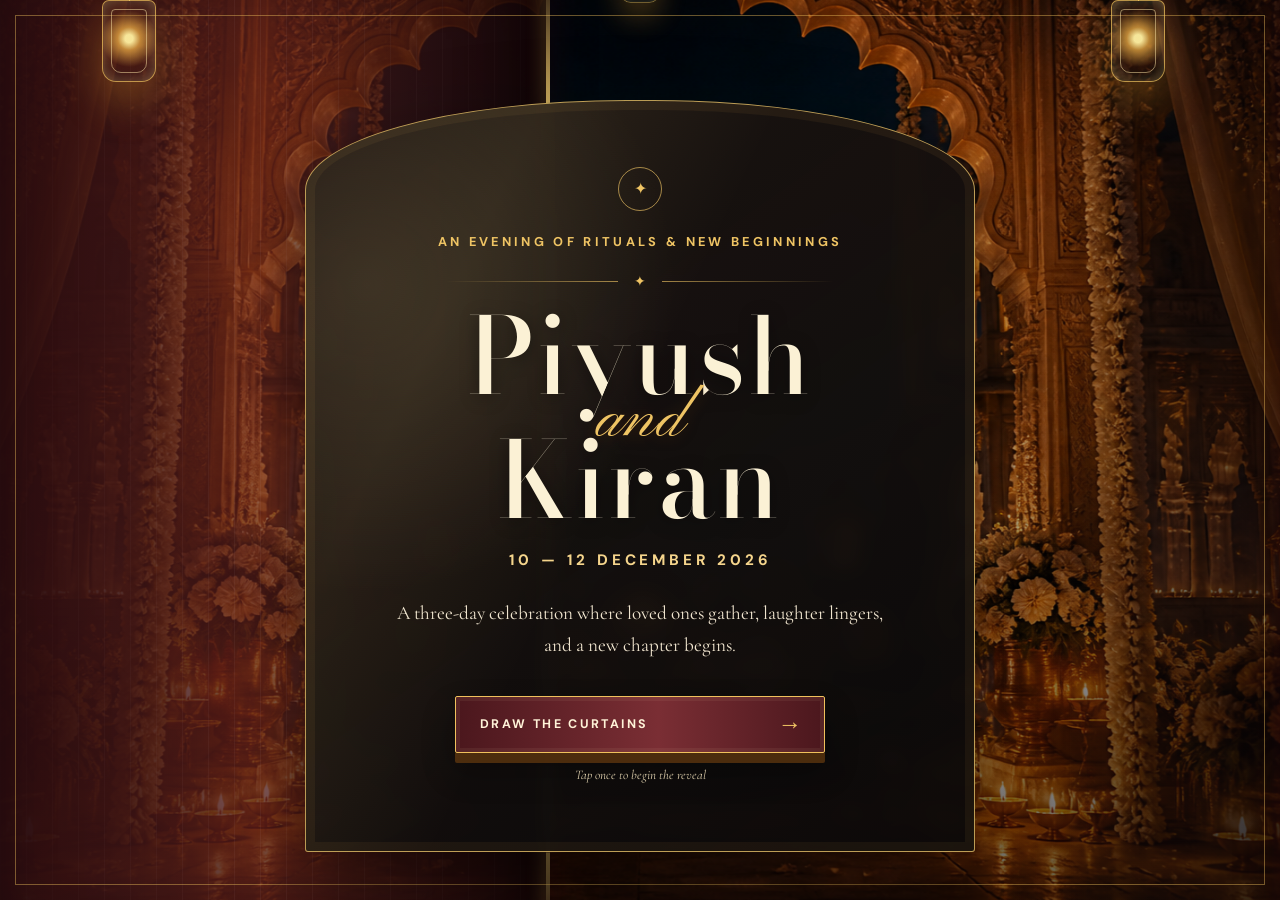
==== index.html @ 278af880 "Add files via upload" ====
<!doctype html>
<html lang="en">
  <head>
    <meta charset="utf-8">
    <meta name="viewport" content="width=device-width, initial-scale=1, viewport-fit=cover">
    <meta name="theme-color" content="#100b0b">
    <meta name="description" content="The wedding celebrations of Piyush and Kiran — 10 to 12 December 2026.">
    <title>Piyush &amp; Kiran — The Grand Reveal</title>
    <link rel="preconnect" href="https://fonts.googleapis.com">
    <link rel="preconnect" href="https://fonts.gstatic.com" crossorigin>
    <link href="https://fonts.googleapis.com/css2?family=Bodoni+Moda:opsz,ital,wght@6..96,0,400;6..96,0,500;6..96,0,600;6..96,1,400;6..96,1,500&family=Cormorant+Garamond:ital,wght@0,400;0,500;0,600;1,400;1,500;1,600&family=DM+Sans:opsz,wght@9..40,400;9..40,500;9..40,600;9..40,700&family=Marcellus&family=Pinyon+Script&display=swap" rel="stylesheet">
    <link rel="stylesheet" href="assets/rebuild.css?v=grand-reveal-3">
  </head>
  <body>
    <audio id="weddingMusic" preload="metadata" loop>
      <source src="music/wedding.mp3" type="audio/mpeg">
    </audio>
    <canvas id="snow" aria-hidden="true"></canvas>
    <canvas id="fireworks" aria-hidden="true"></canvas>

    <button id="soundButton" class="sound-button hidden" type="button" aria-label="Play music">
      <span aria-hidden="true">♫</span><i>Music</i>
    </button>

    <section id="openingScreen" class="screen reveal-page opening-screen" aria-label="Wedding invitation introduction">
      <main class="reveal-stage">
        <div class="ambient-lanterns" aria-hidden="true"><span class="lantern"></span><span class="lantern"></span><span class="lantern"></span></div>
        <div class="reveal-silks" aria-hidden="true">
          <span class="reveal-silk left"></span>
          <span class="reveal-silk right"></span>
        </div>
        <article id="openingMessage" class="reveal-invitation opening-card">
          <p class="eyebrow">An evening of rituals &amp; new beginnings</p>
          <div class="reveal-rule" aria-hidden="true"><span>✦</span></div>
          <div class="display-names" aria-label="Piyush and Kiran">
            <strong>Piyush</strong>
            <span class="amp">and</span>
            <strong>Kiran</strong>
          </div>
          <p class="event-date">10 — 12 December 2026</p>
          <p class="reveal-copy">A three-day celebration where loved ones gather, laughter lingers, and a new chapter begins.</p>
          <div class="reveal-actions">
            <button id="continueJourney" class="action-button" type="button"><span>Draw the curtains</span><b aria-hidden="true">→</b></button>
            <span class="reveal-hint">Tap once to begin the reveal</span>
          </div>
        </article>
      </main>
    </section>

    <section id="authScreen" class="screen reveal-page auth-screen hidden" aria-label="Open your invitation">
      <div class="ambient-lanterns" aria-hidden="true"><span class="lantern"></span><span class="lantern"></span><span class="lantern"></span></div>
      <div class="screen-shell">
        <div class="screen-intro">
          <p class="eyebrow">The wedding celebrations of</p>
          <p class="top-names">Piyush <span>&amp;</span> Kiran</p>
        </div>
        <article class="reveal-invitation login-card">
          <p class="eyebrow">A reserved place at our celebration</p>
          <div class="reveal-rule" aria-hidden="true"><span>✦</span></div>
          <h1>Open your<br><em>invitation</em></h1>
          <p class="login-copy">Your personal invitation awaits behind a six-digit code.</p>
          <form id="pinForm" class="pin-form" novalidate>
            <label for="pin">Invitation code</label>
            <input id="pin" name="pin" type="text" inputmode="numeric" pattern="[0-9]{6}" autocomplete="one-time-code" maxlength="6" placeholder="Enter six digits" aria-describedby="authError">
            <button class="action-button" type="submit"><span>Open my invitation</span><b aria-hidden="true">→</b></button>
            <p id="authError" class="form-message" role="alert" aria-live="polite"></p>
          </form>
          <div class="mini-countdown" aria-label="Countdown to wedding celebrations">
            <p>Counting down to forever</p>
            <div id="landingCountdown">
              <span><b>00</b><small>Days</small></span>
              <span><b>00</b><small>Hours</small></span>
              <span><b>00</b><small>Minutes</small></span>
              <span><b>00</b><small>Seconds</small></span>
            </div>
          </div>
        </article>
      </div>
    </section>

    <main id="invitation" class="invitation reveal-page hidden" aria-live="polite">
      <div class="ambient-lanterns invitation-lanterns" aria-hidden="true"><span class="lantern"></span><span class="lantern"></span><span class="lantern"></span></div>
      <section class="guest-hero cinema-section">
        <div class="screen-shell">
          <article class="reveal-invitation personal-card">
            <p class="eyebrow">With the blessings of our families</p>
            <div class="reveal-rule" aria-hidden="true"><span>✦</span></div>
            <p id="personalGreeting" class="personal-greeting">Dear Guest</p>
            <p class="guest-invite-copy">We are honoured to invite you to join the wedding celebrations of</p>
            <div class="display-names smaller" aria-label="Piyush and Kiran">
              <strong>Piyush</strong>
              <span class="amp">and</span>
              <strong>Kiran</strong>
            </div>
            <p class="event-date">10 — 12 December 2026</p>
            <p class="reveal-copy">Your invitation has been prepared with love. We cannot wait to celebrate with you.</p>
            <a class="action-button scroll-link" href="#celebrations"><span>Explore your celebrations</span><b aria-hidden="true">↓</b></a>
          </article>
        </div>
      </section>

      <section class="countdown-band cinema-section" aria-labelledby="countdown-title">
        <div class="section-heading compact">
          <p class="eyebrow">The celebration begins in</p>
          <h2 id="countdown-title">Every moment<br><em>draws closer</em></h2>
        </div>
        <div id="countdown" class="grand-countdown" aria-label="Countdown to 12 December 2026 at 6 PM">
          <span><b>00</b><small>Days</small></span>
          <span><b>00</b><small>Hours</small></span>
          <span><b>00</b><small>Minutes</small></span>
          <span><b>00</b><small>Seconds</small></span>
        </div>
      </section>

      <section id="celebrations" class="celebrations cinema-section" aria-labelledby="celebrations-title">
        <header class="section-heading">
          <p class="eyebrow">Your invitation itinerary</p>
          <h2 id="celebrations-title">Your <em>celebrations</em></h2>
          <p>Every gathering chosen for you is detailed below. We look forward to sharing each beautiful moment.</p>
        </header>
        <div id="eventList" class="event-list"></div>
      </section>

      <section class="story-section cinema-section" aria-labelledby="story-title">
        <div class="story-layout">
          <header class="section-heading story-heading">
            <p class="eyebrow">A story, written together</p>
            <h2 id="story-title">From friendship<br>to <em>forever</em></h2>
            <p>One shared path, many milestones, and a promise to keep choosing each other.</p>
          </header>
          <ol class="story-timeline">
            <li><time>2015</time><div><h3>It began in MSc</h3><p>We met during our MSc and soon became friends.</p></div></li>
            <li><time>2017</time><div><h3>She said yes</h3><p>On the last exam of our fourth semester, friendship became something more.</p></div></li>
            <li><time>2019</time><div><h3>A shared pursuit</h3><p>We enrolled in our PhDs together and kept growing side by side.</p></div></li>
            <li><time>2024</time><div><h3>Vietnam &amp; the Roka</h3><p>A proposal in Vietnam, followed by our Roka in November.</p></div></li>
            <li><time>2025</time><div><h3>Two doctorates</h3><p>We earned our doctorates together — another dream, fulfilled as a team.</p></div></li>
          </ol>
        </div>
      </section>

      <section class="rsvp-section cinema-section" aria-labelledby="rsvp-title">
        <div class="rsvp-intro">
          <p class="eyebrow">Kindly respond</p>
          <h2 id="rsvp-title">Will you join<br><em>our celebration?</em></h2>
          <p>Your response helps us prepare a beautiful celebration for you.</p>
        </div>
        <article class="reveal-invitation rsvp-card">
          <form id="rsvpForm">
            <div class="form-field wide">
              <label for="attending">Will you be joining us?</label>
              <select id="attending" name="attending" required>
                <option value="">Select your response</option>
                <option value="yes">With joy, I will attend</option>
                <option value="no">With regret, I will not be able to attend</option>
              </select>
            </div>
            <div class="form-field wide">
              <label for="rsvpName">Name</label>
              <input id="rsvpName" name="name" type="text" autocomplete="name" required>
            </div>
            <div id="attendanceDetails" class="attendance-details">
              <div class="form-field">
                <label for="arrivalDate">Date of arrival</label>
                <input id="arrivalDate" name="arrivalDate" type="date">
              </div>
              <div class="form-field">
                <label for="guests">Number of people</label>
                <input id="guests" name="guests" type="number" min="1" max="20" inputmode="numeric">
              </div>
              <fieldset class="meal-field">
                <legend>Meal preference</legend>
                <div class="meal-options">
                  <label class="meal-option veg"><input type="radio" name="mealPreference" value="Veg"><span><i aria-hidden="true"></i>Veg</span></label>
                  <label class="meal-option nonveg"><input type="radio" name="mealPreference" value="Non-veg"><span><i aria-hidden="true"></i>Non-veg</span></label>
                </div>
              </fieldset>
            </div>
            <div class="form-field wide">
              <label for="message">Message for the couple</label>
              <textarea id="message" name="message" rows="4" placeholder="Share your wishes…"></textarea>
            </div>
            <button class="action-button submit-rsvp" type="submit"><span>Send RSVP</span><b aria-hidden="true">→</b></button>
          </form>
          <div class="rsvp-actions">
            <button id="editRsvp" class="text-button hidden" type="button">Edit my RSVP</button>
            <button id="clearRsvp" class="text-button hidden" type="button">Clear my RSVP</button>
          </div>
          <p id="rsvpStatus" class="form-message status-message" aria-live="polite"></p>
        </article>
      </section>

      <footer class="site-footer cinema-section">
        <p class="footer-names">Piyush <span>&amp;</span> Kiran</p>
        <p>With love and gratitude, we look forward to celebrating with you.</p>
      </footer>
    </main>

    <script src="assets/app.js?v=grand-reveal-3" defer></script>
  </body>
</html>
---- assets/rebuild.css ----
:root {
  --ink: #130d0d;
  --wine: #5c2428;
  --wine-deep: #2b1014;
  --silk: #8f3134;
  --gold: #efc464;
  --gold-soft: #f5d58c;
  --paper: #fbf1d5;
  --cream: #fff7e9;
  --muted: #d8c69f;
  --line: rgba(239, 196, 100, .64);
  --sans: "DM Sans", sans-serif;
  --display: "Bodoni Moda", Georgia, serif;
  --editorial: "Cormorant Garamond", Georgia, serif;
  --script: "Pinyon Script", "Apple Chancery", cursive;
}

* { box-sizing: border-box; }
html { scroll-behavior: smooth; -webkit-text-size-adjust: 100%; text-size-adjust: 100%; }
body { min-width: 320px; margin: 0; color: var(--paper); background: #0e0a09; font-family: var(--sans); overflow-x: hidden; }
button, input, select, textarea { font: inherit; }
button, select { cursor: pointer; }
button:disabled, input:disabled, select:disabled, textarea:disabled { cursor: default; opacity: .58; }
button, a { -webkit-tap-highlight-color: transparent; }
a { color: inherit; }
.hidden { display: none !important; }

#snow, #fireworks { pointer-events: none; position: fixed; inset: 0; z-index: 20; }
#snow { z-index: 22; }
#fireworks { z-index: 21; }

.reveal-page { isolation: isolate; position: relative; min-height: 100svh; overflow: hidden; background: #0e0a09; }
.reveal-page::before {
  position: absolute; z-index: -3; inset: 0; content: "";
  background:
    linear-gradient(90deg, rgba(17, 8, 7, .45), transparent 24% 76%, rgba(17, 8, 7, .45)),
    radial-gradient(ellipse at 50% 27%, transparent 8%, rgba(11, 7, 8, .18) 44%, rgba(7, 5, 6, .75) 100%),
    url("royal-palace-wedding.png") center / cover;
  animation: camera-push 16s ease-in-out infinite alternate; transform: scale(1.02);
}
.reveal-page::after { position: absolute; z-index: -1; inset: 15px; border: 1px solid rgba(235, 190, 91, .44); content: ""; pointer-events: none; }
.opening-screen::before { position: fixed; }
.invitation { overflow: visible; }
.invitation::before { position: fixed; }
.cinema-section { position: relative; }

.screen-shell { display: grid; place-items: center; min-height: 100svh; padding: 82px 22px 54px; }
.screen-intro { position: absolute; top: 42px; left: 50%; width: min(720px, calc(100% - 120px)); transform: translateX(-50%); text-align: center; text-shadow: 0 2px 13px #130707; }
.screen-intro .eyebrow { margin-bottom: 5px; }
.top-names { margin: 0; font: 500 clamp(1.05rem, 2vw, 1.45rem)/1 var(--editorial); letter-spacing: .035em; }
.top-names span { color: var(--gold); font-family: var(--display); }

.sound-button { position: fixed; z-index: 30; top: max(30px, env(safe-area-inset-top)); right: 34px; display: inline-flex; align-items: center; gap: 9px; min-height: 53px; padding: 12px 18px; border: 1px solid var(--line); background: rgba(21, 16, 15, .72); color: var(--paper); box-shadow: 0 12px 28px rgba(0, 0, 0, .23); backdrop-filter: blur(10px); transition: transform .25s ease, background .25s ease; }
.sound-button:hover { transform: translateY(-2px); background: rgba(91, 35, 38, .78); }
.sound-button span { color: var(--gold); font-size: 1.15rem; }
.sound-button i { font: 600 .91rem/1 var(--sans); font-style: normal; }

.reveal-stage { display: grid; place-items: center; min-height: 100svh; padding: 96px 20px 44px; }
.ambient-lanterns { position: absolute; z-index: 0; inset: 0; overflow: hidden; pointer-events: none; }
.reveal-stage > .reveal-invitation, .auth-screen .screen-shell { position: relative; z-index: 1; }
.invitation > :not(.ambient-lanterns) { position: relative; z-index: 1; }
.lantern { position: absolute; top: 0; width: 54px; height: 82px; border: 1px solid rgba(248, 203, 98, .72); border-radius: 7px 7px 14px 14px; background: radial-gradient(circle at 50% 47%, rgba(255, 239, 160, .96) 0 8%, rgba(236, 171, 69, .76) 23%, rgba(116, 51, 27, .2) 57%, transparent 74%); box-shadow: 0 20px 39px rgba(226, 153, 44, .34), inset 0 0 15px rgba(255, 233, 152, .32); transform-origin: 50% -65px; animation: lantern-sway 5.6s ease-in-out infinite alternate; }
.lantern::before { position: absolute; top: -70px; left: 50%; width: 1px; height: 70px; background: linear-gradient(transparent, rgba(248, 203, 98, .85)); content: ""; }
.lantern::after { position: absolute; inset: 8px; border: 1px solid rgba(255, 232, 168, .5); border-radius: 4px 4px 10px 10px; content: ""; }
.lantern:nth-child(1) { left: 8%; animation-delay: -1.1s; }
.lantern:nth-child(2) { left: calc(50% - 27px); top: -38px; transform: scale(.72); animation-delay: -3.4s; opacity: .82; }
.lantern:nth-child(3) { right: 9%; animation-delay: -2.2s; }
.invitation-lanterns { position: fixed; z-index: 0; height: 100svh; }
.invitation-lanterns .lantern:nth-child(2) { display: none; }
.reveal-silks { position: absolute; z-index: -1; inset: 0; overflow: hidden; pointer-events: none; }
.reveal-silk { position: absolute; top: -5%; width: 43%; height: 110%; overflow: hidden; background: linear-gradient(90deg, rgba(44, 13, 16, .94), rgba(124, 43, 40, .5) 48%, rgba(22, 6, 8, .9)), repeating-linear-gradient(90deg, rgba(255, 255, 255, .08) 0 1px, transparent 1px 26px); box-shadow: inset -20px 0 70px rgba(0, 0, 0, .42), 0 0 40px rgba(46, 4, 8, .35); transition: transform 2.05s cubic-bezier(.16,.78,.12,1), opacity 1.65s ease; }
.reveal-silk::before { position: absolute; inset: 0; background: linear-gradient(105deg, transparent 8%, rgba(255, 222, 142, .03) 36%, rgba(255, 235, 185, .20) 48%, rgba(255, 222, 142, .03) 60%, transparent 84%); content: ""; transform: translateX(-120%); animation: silk-sheen 5.5s ease-in-out infinite; }
.reveal-silk::after { position: absolute; top: 0; width: 4px; height: 100%; background: linear-gradient(180deg, transparent, rgba(255, 215, 115, .82) 15% 85%, transparent); box-shadow: 0 0 17px rgba(255, 199, 88, .62); content: ""; }
.reveal-silk.left::after { right: 0; }
.reveal-silk.right::after { right: 0; }
.reveal-silk.left { left: 0; transform-origin: left; }
.reveal-silk.right { right: 0; transform: scaleX(-1); transform-origin: right; }
.opening-exit .reveal-silk.left { transform: translateX(-112%) rotate(-3deg); opacity: .42; }
.opening-exit .reveal-silk.right { transform: translateX(112%) scaleX(-1) rotate(-3deg); opacity: .42; }
.opening-exit .opening-card { opacity: 0; transform: scale(.97) translateY(-18px); transition: opacity .75s ease .62s, transform .75s ease .62s; }

.reveal-invitation { display: grid; position: relative; width: min(670px, 100%); padding: clamp(31px, 6vw, 66px) clamp(26px, 7vw, 72px); border: 1px solid rgba(245, 205, 110, .75); border-radius: 48% 48% 3px 3px / 12% 12% 3px 3px; background: linear-gradient(145deg, rgba(30, 22, 18, .94), rgba(7, 7, 8, .80)), rgba(20, 17, 16, .72); box-shadow: 0 30px 80px rgba(0, 0, 0, .50), inset 0 0 0 9px rgba(240, 191, 89, .06); overflow: hidden; text-align: center; backdrop-filter: blur(8px); }
.reveal-invitation::before { display: grid; position: relative; z-index: 1; width: 42px; height: 42px; margin: 0 auto 22px; border: 1px solid rgba(239, 196, 100, .65); border-radius: 50%; color: var(--gold); content: "✦"; font-size: 1rem; line-height: 1; place-items: center; animation: soft-pulse 3.2s ease-in-out infinite; }
.reveal-invitation::after { position: absolute; inset: -35%; z-index: 0; background: radial-gradient(circle at 50% 35%, rgba(255, 226, 152, .11), transparent 31%), linear-gradient(115deg, transparent 35%, rgba(248, 212, 128, .08) 50%, transparent 64%); content: ""; transform: translateX(-24%); animation: card-lustre 9s ease-in-out infinite; pointer-events: none; }
.reveal-invitation > * { position: relative; z-index: 1; }
.opening-card { opacity: 0; transform: translateY(20px) scale(.985); transition: opacity .85s ease, transform .85s ease; }
.opening-card.is-visible { opacity: 1; transform: translateY(0) scale(1); }
.opening-card.is-visible .eyebrow { animation: ceremonial-rise .65s .12s both ease-out; }
.opening-card.is-visible .reveal-rule { animation: ceremonial-rise .65s .24s both ease-out; }
.opening-card.is-visible .display-names { animation: ceremonial-rise .8s .35s both cubic-bezier(.19,.78,.17,1); }
.opening-card.is-visible .event-date { animation: ceremonial-rise .6s .56s both ease-out; }
.opening-card.is-visible .reveal-copy { animation: ceremonial-rise .65s .68s both ease-out; }
.opening-card.is-visible .reveal-actions { animation: ceremonial-rise .65s .8s both ease-out; }
.eyebrow { margin: 0; color: var(--gold); font: 700 clamp(.66rem, 1.45vw, .8rem)/1.45 var(--sans); letter-spacing: .26em; text-transform: uppercase; }
.reveal-rule { display: flex; align-items: center; gap: 16px; width: min(100%, 390px); margin: 21px auto 25px; color: var(--gold); }
.reveal-rule::before, .reveal-rule::after { flex: 1; height: 1px; background: linear-gradient(90deg, transparent, var(--line)); content: ""; }
.reveal-rule::after { background: linear-gradient(90deg, var(--line), transparent); }
.reveal-rule span { font-size: .86rem; }
.display-names { display: grid; gap: 0; justify-items: center; }
.display-names strong { max-width: 100%; overflow-wrap: anywhere; color: var(--paper); font: 500 clamp(3.2rem, 9.8vw, 6.6rem)/.78 var(--display); letter-spacing: .025em; text-shadow: 0 3px 18px rgba(0,0,0,.38); }
.display-names .amp { position: relative; z-index: 1; margin: .01em 0 -.08em; color: var(--gold); font: 400 clamp(2.4rem, 6vw, 4rem)/.72 var(--script); font-style: normal; text-shadow: 0 2px 14px rgba(120, 58, 15, .35); }
.display-names.smaller strong { font-size: clamp(3rem, 8vw, 5.5rem); }
.reveal-invitation .event-date { margin: 27px 0 0; color: var(--gold-soft); font: 700 clamp(.74rem, 1.7vw, .95rem)/1.5 var(--sans); letter-spacing: .25em; text-transform: uppercase; }
.reveal-copy { max-width: 505px; margin: 27px auto 0; color: #f0e5cf; font: 400 clamp(1rem, 2.05vw, 1.2rem)/1.65 var(--editorial); }
.reveal-actions { display: grid; gap: 13px; justify-items: center; margin-top: 34px; }
.action-button { display: inline-flex; align-items: center; justify-content: space-between; gap: 28px; width: min(100%, 370px); min-height: 57px; padding: 14px 20px 14px 24px; border: 1px solid #f0c15c; border-radius: 2px; background: linear-gradient(90deg, #4b171d, #7a2e34 55%, #4b171d); color: #fff3d8; box-shadow: inset 0 0 0 4px rgba(255, 234, 180, .06), 0 10px 0 rgba(116, 67, 17, .62), 0 17px 33px rgba(0, 0, 0, .28); font: 700 .78rem/1 var(--sans); letter-spacing: .19em; text-decoration: none; text-transform: uppercase; transition: transform .23s ease, box-shadow .23s ease, filter .23s ease; }
.action-button:hover { filter: brightness(1.12); transform: translateY(-3px); box-shadow: inset 0 0 0 4px rgba(255, 234, 180, .10), 0 13px 0 rgba(116, 67, 17, .62), 0 20px 38px rgba(0, 0, 0, .35); }
.action-button:active { transform: translateY(3px); box-shadow: inset 0 0 0 4px rgba(255, 234, 180, .1), 0 5px 0 rgba(116, 67, 17, .62); }
.action-button b { color: var(--gold); font: 400 1.5rem/1 var(--display); }
.reveal-hint { color: #dacba9; font: 400 .82rem/1.5 var(--editorial); font-style: italic; }

.auth-screen { min-height: 100svh; }
.auth-screen::before { filter: saturate(.78) brightness(.72); }
.login-card { width: min(610px, 100%); animation: card-arrival .9s both ease-out; }
.login-card h1 { margin: 0; color: var(--paper); font: 400 clamp(2.6rem, 7vw, 4.7rem)/.9 var(--display); letter-spacing: .02em; }
.login-card h1 em { display: inline-block; margin-top: .08em; font-family: var(--script); font-size: 1.16em; line-height: .75; }
.login-card h1 em, .section-heading h2 em, .rsvp-intro h2 em { color: var(--gold); font-family: var(--editorial); font-style: italic; font-weight: 400; }
.login-copy { max-width: 390px; margin: 22px auto 26px; color: #e7d9bb; font: 400 1rem/1.6 var(--editorial); }
.pin-form { display: grid; gap: 12px; text-align: left; }
.pin-form label, .form-field label, .meal-field legend { color: var(--gold-soft); font: 700 .7rem/1.3 var(--sans); letter-spacing: .17em; text-transform: uppercase; }
.pin-form input, .form-field input, .form-field select, .form-field textarea { width: 100%; border: 1px solid rgba(241, 204, 121, .75); border-radius: 2px; outline: 0; background: rgba(17, 11, 12, .82); color: var(--paper); box-shadow: inset 0 0 0 3px rgba(245, 202, 107, .035); transition: border-color .2s ease, background .2s ease; }
.pin-form input { min-height: 61px; padding: 14px 18px; font: 500 1.02rem/1 var(--sans); letter-spacing: .18em; text-align: center; }
.pin-form input::placeholder { color: #bda987; letter-spacing: .08em; }
.pin-form input:focus, .form-field input:focus, .form-field select:focus, .form-field textarea:focus { border-color: #ffe5a2; background: rgba(55, 24, 27, .78); }
.pin-form .action-button { width: 100%; margin-top: 9px; }
.form-message { min-height: 1.35em; margin: 2px 0 0; color: #ffd6b5; font-size: .86rem; text-align: center; }
.mini-countdown { margin-top: 27px; padding-top: 20px; border-top: 1px solid rgba(239, 196, 100, .35); }
.mini-countdown p { margin: 0 0 13px; color: #d9c299; font: .78rem/1 var(--editorial); font-style: italic; }
.mini-countdown div, .grand-countdown { display: grid; grid-template-columns: repeat(4, 1fr); }
.mini-countdown span { display: grid; gap: 6px; padding: 0 5px; border-right: 1px solid rgba(239, 196, 100, .3); text-align: center; }
.mini-countdown span:last-child { border-right: 0; }
.mini-countdown b { color: var(--paper); font: 400 1.55rem/1 var(--display); }
.mini-countdown small { color: var(--gold); font: 700 .57rem/1 var(--sans); letter-spacing: .12em; text-transform: uppercase; }

.guest-hero { display: grid; place-items: center; min-height: max(760px, 100svh); }
.guest-hero .screen-shell { min-height: auto; padding-top: 115px; }
.personal-card { width: min(720px, 100%); animation: card-arrival 1s .15s both ease-out; }
.personal-greeting { max-width: 100%; margin: 0; overflow-wrap: anywhere; color: var(--gold-soft); font: 400 clamp(2rem, 6vw, 3.4rem)/.95 var(--script); font-style: normal; }
.personal-greeting strong { color: #fff4d8; font-weight: 500; overflow-wrap: anywhere; text-shadow: 0 2px 12px rgba(238, 180, 75, .25); }
.guest-invite-copy { max-width: 470px; margin: 21px auto 18px; color: #ebe0c9; font: 400 clamp(.95rem, 2vw, 1.13rem)/1.55 var(--editorial); }
.scroll-link { margin: 34px auto 0; }

.countdown-band { padding: 90px 24px 96px; border-top: 1px solid rgba(240, 196, 100, .28); border-bottom: 1px solid rgba(240, 196, 100, .28); background: linear-gradient(90deg, rgba(43, 12, 17, .73), rgba(17, 12, 12, .72), rgba(43, 12, 17, .73)); }
.section-heading { width: min(750px, 100%); margin: 0 auto 42px; text-align: center; }
.section-heading.compact { margin-bottom: 40px; }
.section-heading h2, .rsvp-intro h2 { margin: 16px 0 0; color: var(--paper); font: 400 clamp(2.7rem, 7vw, 5.5rem)/.96 var(--display); letter-spacing: .015em; }
.section-heading p:not(.eyebrow), .rsvp-intro > p:not(.eyebrow) { max-width: 620px; margin: 24px auto 0; color: #eadfc7; font: 400 clamp(.98rem, 1.9vw, 1.16rem)/1.65 var(--editorial); }
.grand-countdown { width: min(830px, 100%); margin: 0 auto; border-block: 1px solid rgba(239, 196, 100, .55); }
.grand-countdown span { display: grid; gap: 10px; min-height: 128px; padding: 20px 8px; border-right: 1px solid rgba(239, 196, 100, .38); place-content: center; text-align: center; }
.grand-countdown span:last-child { border-right: 0; }
.grand-countdown b { color: var(--paper); font: 400 clamp(2.35rem, 7vw, 4.3rem)/.9 var(--display); text-shadow: 0 4px 13px #120707; }
.grand-countdown small { color: var(--gold); font: 700 .68rem/1 var(--sans); letter-spacing: .17em; text-transform: uppercase; }

.celebrations { padding: 110px 26px; }
.event-list { display: grid; grid-template-columns: repeat(3, minmax(0, 1fr)); gap: 22px; width: min(1240px, 100%); margin: 0 auto; }
.event-card { display: grid; min-height: 455px; border: 1px solid rgba(239, 196, 100, .68); border-radius: 17px 17px 3px 3px; background: linear-gradient(145deg, rgba(48, 16, 22, .95), rgba(13, 10, 11, .92)); box-shadow: inset 0 0 0 5px rgba(240, 190, 86, .045), 0 20px 46px rgba(0, 0, 0, .28); overflow: hidden; transition: transform .35s ease, border-color .35s ease, box-shadow .35s ease; animation: event-arrival .7s both ease-out; animation-delay: calc(var(--event-index) * 70ms); }
.event-card:nth-child(3n+2) { background: linear-gradient(145deg, rgba(62, 27, 20, .95), rgba(20, 12, 11, .92)); }
.event-card:nth-child(3n) { background: linear-gradient(145deg, rgba(58, 21, 34, .95), rgba(15, 9, 14, .93)); }
.event-card:hover, .event-card:focus-visible { transform: translateY(-8px); border-color: #ffe19a; box-shadow: inset 0 0 0 5px rgba(240, 190, 86, .08), 0 27px 58px rgba(0, 0, 0, .4); outline: 0; }
.event-calendar { display: grid; grid-template-columns: 1fr auto auto; align-items: center; gap: 14px; min-height: 100px; padding: 18px 24px; border-bottom: 2px solid #ae6d2f; background: linear-gradient(105deg, #eec45e, #f6d98e 46%, #c78937); color: #341920; }
.event-calendar strong { font: 400 3.45rem/.7 var(--display); }
.event-calendar span, .event-calendar small { font: 700 .68rem/1 var(--sans); letter-spacing: .16em; text-transform: uppercase; }
.event-calendar small { padding-left: 13px; border-left: 1px solid rgba(69, 26, 29, .52); }
.event-details { display: flex; flex: 1; flex-direction: column; align-items: flex-start; padding: 27px 25px 24px; }
.event-details .event-date { margin: 0; color: #f0cb73; font-size: .66rem; letter-spacing: .17em; }
.event-details h3 { max-width: 100%; margin: 12px 0 17px; overflow-wrap: anywhere; color: #fff2d7; font: 500 clamp(2.1rem, 3.8vw, 3.25rem)/.96 var(--display); }
.event-facts { display: flex; flex-wrap: wrap; gap: 8px; }
.event-facts span { display: inline-flex; gap: 7px; align-items: center; padding: 8px 11px; border: 1px solid rgba(239, 196, 100, .48); border-radius: 30px; color: #f2e3c6; font-size: .86rem; }
.event-facts b { color: var(--gold); font: 700 .61rem/1 var(--sans); letter-spacing: .11em; text-transform: uppercase; }
.event-place { margin: auto 0 19px; color: #e2d6be; font: 400 .87rem/1.55 var(--sans); }
.event-place b { display: block; margin-bottom: 4px; color: #fff0d2; font-weight: 700; }
.event-directions { display: inline-flex; align-items: center; gap: 11px; color: var(--gold-soft); font: 700 .68rem/1 var(--sans); letter-spacing: .13em; text-decoration: none; text-transform: uppercase; }
.event-directions span { font: 400 1.3rem/1 var(--display); transition: transform .2s ease; }
.event-directions:hover span { transform: translate(3px, -3px); }

.story-section { padding: 105px 26px; background: linear-gradient(90deg, rgba(53, 17, 22, .72), rgba(13, 10, 10, .76), rgba(53, 17, 22, .72)); }
.story-layout { display: grid; grid-template-columns: minmax(250px, .7fr) minmax(0, 1fr); gap: clamp(45px, 9vw, 130px); align-items: start; width: min(1100px, 100%); margin: 0 auto; }
.story-heading { position: sticky; top: 80px; width: auto; margin: 0; text-align: left; }
.story-heading p:not(.eyebrow) { margin-inline: 0; }
.story-timeline { display: grid; gap: 0; margin: 0; padding: 0; list-style: none; border-left: 1px solid rgba(239, 196, 100, .66); }
.story-timeline li { position: relative; display: grid; grid-template-columns: 88px 1fr; gap: 20px; padding: 0 0 42px 29px; }
.story-timeline li::before { position: absolute; top: 6px; left: -6px; width: 11px; height: 11px; border: 2px solid #31151b; border-radius: 50%; background: var(--gold); box-shadow: 0 0 0 5px rgba(239, 196, 100, .1); content: ""; }
.story-timeline time { color: var(--gold); font: 400 1.25rem/1 var(--display); }
.story-timeline h3 { margin: -2px 0 7px; color: var(--paper); font: 500 1.3rem/1.15 var(--editorial); }
.story-timeline p { margin: 0; color: #e7dbc4; font: 400 .95rem/1.55 var(--sans); }

.rsvp-section { display: grid; grid-template-columns: minmax(250px, .8fr) minmax(0, 620px); gap: clamp(40px, 9vw, 120px); align-items: center; min-height: 870px; padding: 112px 26px; }
.rsvp-intro { text-align: left; }
.rsvp-intro h2 { margin-top: 15px; }
.rsvp-intro > p:not(.eyebrow) { margin-inline: 0; }
.rsvp-card { width: 100%; padding: 37px; border-radius: 34px 34px 3px 3px; background: linear-gradient(145deg, rgba(35, 17, 18, .85), rgba(13, 10, 11, .79)); }
.rsvp-card::before { width: 36px; height: 36px; margin-bottom: 18px; }
#rsvpForm { display: grid; grid-template-columns: 1fr 1fr; gap: 18px; text-align: left; }
.form-field { display: grid; gap: 8px; }
.form-field.wide, .attendance-details, .submit-rsvp { grid-column: 1 / -1; }
.form-field input, .form-field select { min-height: 48px; padding: 10px 12px; }
.form-field select { appearance: auto; }
.form-field textarea { min-height: 114px; padding: 12px; resize: vertical; }
.attendance-details { display: grid; grid-template-columns: 1fr 1fr; gap: 18px; }
.meal-field { grid-column: 1 / -1; display: grid; gap: 9px; min-width: 0; margin: 0; padding: 0; border: 0; }
.meal-options { display: grid; grid-template-columns: 1fr 1fr; gap: 10px; }
.meal-option { display: block; cursor: pointer; }
.meal-option input { position: absolute; inline-size: 1px; block-size: 1px; opacity: 0; }
.meal-option span { display: flex; align-items: center; justify-content: center; gap: 8px; min-height: 47px; border: 1px solid rgba(239,196,100,.5); border-radius: 2px; color: #f6e8d1; font: 700 .72rem/1 var(--sans); letter-spacing: .12em; text-transform: uppercase; transition: border-color .2s ease, background .2s ease, color .2s ease; }
.meal-option i { width: 9px; height: 9px; border-radius: 50%; background: currentColor; }
.meal-option.veg span { color: #dff5ce; }
.meal-option.nonveg span { color: #ffd1d1; }
.meal-option.veg input:checked + span { border-color: #5ad27c; background: rgba(19, 123, 65, .65); }
.meal-option.nonveg input:checked + span { border-color: #f06b72; background: rgba(150, 34, 43, .7); }
.meal-option input:focus-visible + span { outline: 2px solid #fff0bd; outline-offset: 2px; }
.submit-rsvp { width: 100%; margin-top: 4px; }
.rsvp-actions { display: flex; justify-content: center; gap: 16px; margin-top: 19px; }
.text-button { border: 0; border-bottom: 1px solid rgba(239, 196, 100, .65); background: transparent; color: var(--gold-soft); font: 700 .66rem/1.4 var(--sans); letter-spacing: .12em; text-transform: uppercase; }
.text-button:hover { color: #fff1cc; }
.status-message { margin-top: 16px; }

.site-footer { padding: 82px 25px max(82px, env(safe-area-inset-bottom)); border-top: 1px solid rgba(239, 196, 100, .35); background: linear-gradient(90deg, rgba(45, 12, 17, .88), rgba(15, 10, 10, .95), rgba(45, 12, 17, .88)); text-align: center; }
.footer-names { margin: 0; color: var(--paper); font: 500 clamp(2.4rem, 6vw, 4.4rem)/1 var(--display); }
.footer-names span { color: var(--gold); font-family: var(--script); font-size: 1.24em; font-style: normal; }
.site-footer p:last-child { max-width: 420px; margin: 17px auto 0; color: #e4d5bc; font: 400 1rem/1.6 var(--editorial); }

.auth-screen.login-enter .login-card { animation: card-arrival .9s both ease-out; }
.invitation.is-ready .guest-hero .personal-card { animation: card-arrival 1s both ease-out; }

@keyframes camera-push { from { transform: scale(1.02); } to { transform: scale(1.09); } }
@keyframes card-arrival { from { opacity: 0; transform: translateY(26px) scale(.975); } to { opacity: 1; transform: translateY(0) scale(1); } }
@keyframes event-arrival { from { opacity: 0; transform: translateY(24px); } to { opacity: 1; transform: translateY(0); } }
@keyframes ceremonial-rise { from { opacity: 0; transform: translateY(15px); filter: blur(4px); } to { opacity: 1; transform: translateY(0); filter: blur(0); } }
@keyframes soft-pulse { 0%, 100% { box-shadow: 0 0 0 rgba(242, 194, 87, 0); } 50% { box-shadow: 0 0 24px rgba(242, 194, 87, .4); } }
@keyframes silk-sheen { 0%, 58%, 100% { transform: translateX(-120%); } 78% { transform: translateX(160%); } }
@keyframes card-lustre { 0%, 100% { transform: translateX(-27%) rotate(-8deg); opacity: .38; } 50% { transform: translateX(25%) rotate(-8deg); opacity: .9; } }
@keyframes lantern-sway { from { rotate: -3deg; } to { rotate: 3deg; } }

@media (max-width: 860px) {
  .event-list { grid-template-columns: repeat(2, minmax(0, 1fr)); }
  .story-layout, .rsvp-section { grid-template-columns: 1fr; }
  .story-heading { position: static; max-width: 590px; text-align: center; }
  .story-heading p:not(.eyebrow), .rsvp-intro > p:not(.eyebrow) { margin-inline: auto; }
  .rsvp-intro { text-align: center; }
  .rsvp-section { min-height: 0; }
}

@media (max-width: 640px) {
  .reveal-page::after { inset: 10px; }
  .reveal-page::before, .opening-screen::before, .invitation::before { position: absolute; background-position: 50% center; animation: none; transform: none; }
  .opening-screen::before, .invitation::before { position: fixed; }
  .sound-button { top: max(20px, env(safe-area-inset-top)); right: 20px; min-height: 45px; padding: 10px 13px; }
  .sound-button i { font-size: .78rem; }
  .screen-shell, .reveal-stage { min-height: 100svh; padding: 86px 16px 34px; }
  .screen-intro { top: 29px; width: calc(100% - 120px); }
  .screen-intro .eyebrow { font-size: .55rem; letter-spacing: .16em; }
  .top-names { font-size: .95rem; }
  .reveal-silk { width: 28%; }
  .lantern { width: 43px; height: 68px; }
  .lantern:nth-child(1) { left: 5%; }
  .lantern:nth-child(3) { right: 5%; }
  .reveal-invitation { padding: 29px 20px 27px; border-radius: 35% 35% 3px 3px / 8% 8% 3px 3px; }
  .reveal-invitation::before { width: 35px; height: 35px; margin-bottom: 16px; }
  .eyebrow { font-size: .59rem; letter-spacing: .18em; }
  .reveal-rule { gap: 10px; margin: 16px auto 20px; }
  .display-names strong { font-size: clamp(3.2rem, 16vw, 4.75rem); line-height: .82; }
  .display-names.smaller strong { font-size: clamp(2.9rem, 15vw, 4.4rem); }
  .display-names .amp { font-size: clamp(2rem, 11vw, 3rem); }
  .reveal-invitation .event-date { margin-top: 20px; font-size: .62rem; letter-spacing: .17em; }
  .reveal-copy { margin-top: 20px; font-size: .95rem; line-height: 1.55; }
  .action-button { min-height: 54px; gap: 16px; padding: 12px 16px 12px 19px; font-size: .66rem; letter-spacing: .13em; }
  .reveal-actions { margin-top: 27px; }
  .reveal-hint { font-size: .73rem; }
  .login-card h1 { font-size: clamp(2.55rem, 12vw, 3.7rem); }
  .login-copy { margin: 17px auto 22px; font-size: .93rem; }
  .pin-form input { min-height: 55px; font-size: .9rem; }
  .mini-countdown { margin-top: 21px; }
  .mini-countdown b { font-size: 1.3rem; }
  .guest-hero { min-height: 100svh; }
  .guest-hero .screen-shell { padding-top: 85px; }
  .personal-greeting { font-size: clamp(2rem, 11vw, 3rem); }
  .guest-invite-copy { margin-top: 16px; font-size: .91rem; }
  .countdown-band { padding: 66px 18px; }
  .section-heading { margin-bottom: 29px; }
  .section-heading h2, .rsvp-intro h2 { font-size: clamp(2.5rem, 12vw, 3.9rem); }
  .section-heading p:not(.eyebrow), .rsvp-intro > p:not(.eyebrow) { margin-top: 17px; font-size: .92rem; }
  .grand-countdown span { min-height: 99px; padding: 14px 3px; }
  .grand-countdown b { font-size: clamp(1.75rem, 10vw, 2.65rem); }
  .grand-countdown small { font-size: .52rem; letter-spacing: .09em; }
  .celebrations { padding: 75px 16px; }
  .event-list { grid-template-columns: 1fr; gap: 16px; }
  .event-card { min-height: 388px; }
  .event-calendar { min-height: 84px; padding: 16px 19px; }
  .event-calendar strong { font-size: 3rem; }
  .event-details { padding: 22px 20px 21px; }
  .event-details h3 { margin-block: 10px 14px; font-size: 2.5rem; }
  .event-place { font-size: .81rem; }
  .story-section { padding: 74px 20px; }
  .story-timeline li { grid-template-columns: 59px 1fr; gap: 13px; padding-left: 21px; padding-bottom: 31px; }
  .story-timeline time { font-size: 1.08rem; }
  .story-timeline h3 { font-size: 1.15rem; }
  .story-timeline p { font-size: .87rem; }
  .rsvp-section { gap: 32px; padding: 75px 16px; }
  .rsvp-card { padding: 25px 18px; border-radius: 30px 30px 3px 3px; }
  #rsvpForm, .attendance-details { grid-template-columns: 1fr; gap: 15px; }
  .form-field input, .form-field select { min-height: 46px; }
  .form-field textarea { min-height: 108px; }
  .meal-options { gap: 8px; }
  .meal-option span { min-height: 45px; font-size: .64rem; }
  .site-footer { padding: 65px 20px max(65px, env(safe-area-inset-bottom)); }
}

@media (max-width: 380px) {
  .screen-shell, .reveal-stage { padding-inline: 12px; }
  .reveal-invitation { padding-inline: 16px; }
  .display-names strong { font-size: 3.12rem; }
  .event-calendar { gap: 10px; padding-inline: 15px; }
  .event-calendar strong { font-size: 2.7rem; }
  .event-calendar span, .event-calendar small { font-size: .57rem; }
}

@media (prefers-reduced-motion: reduce) {
  *, *::before, *::after { scroll-behavior: auto !important; animation-duration: .01ms !important; animation-iteration-count: 1 !important; transition-duration: .01ms !important; }
}
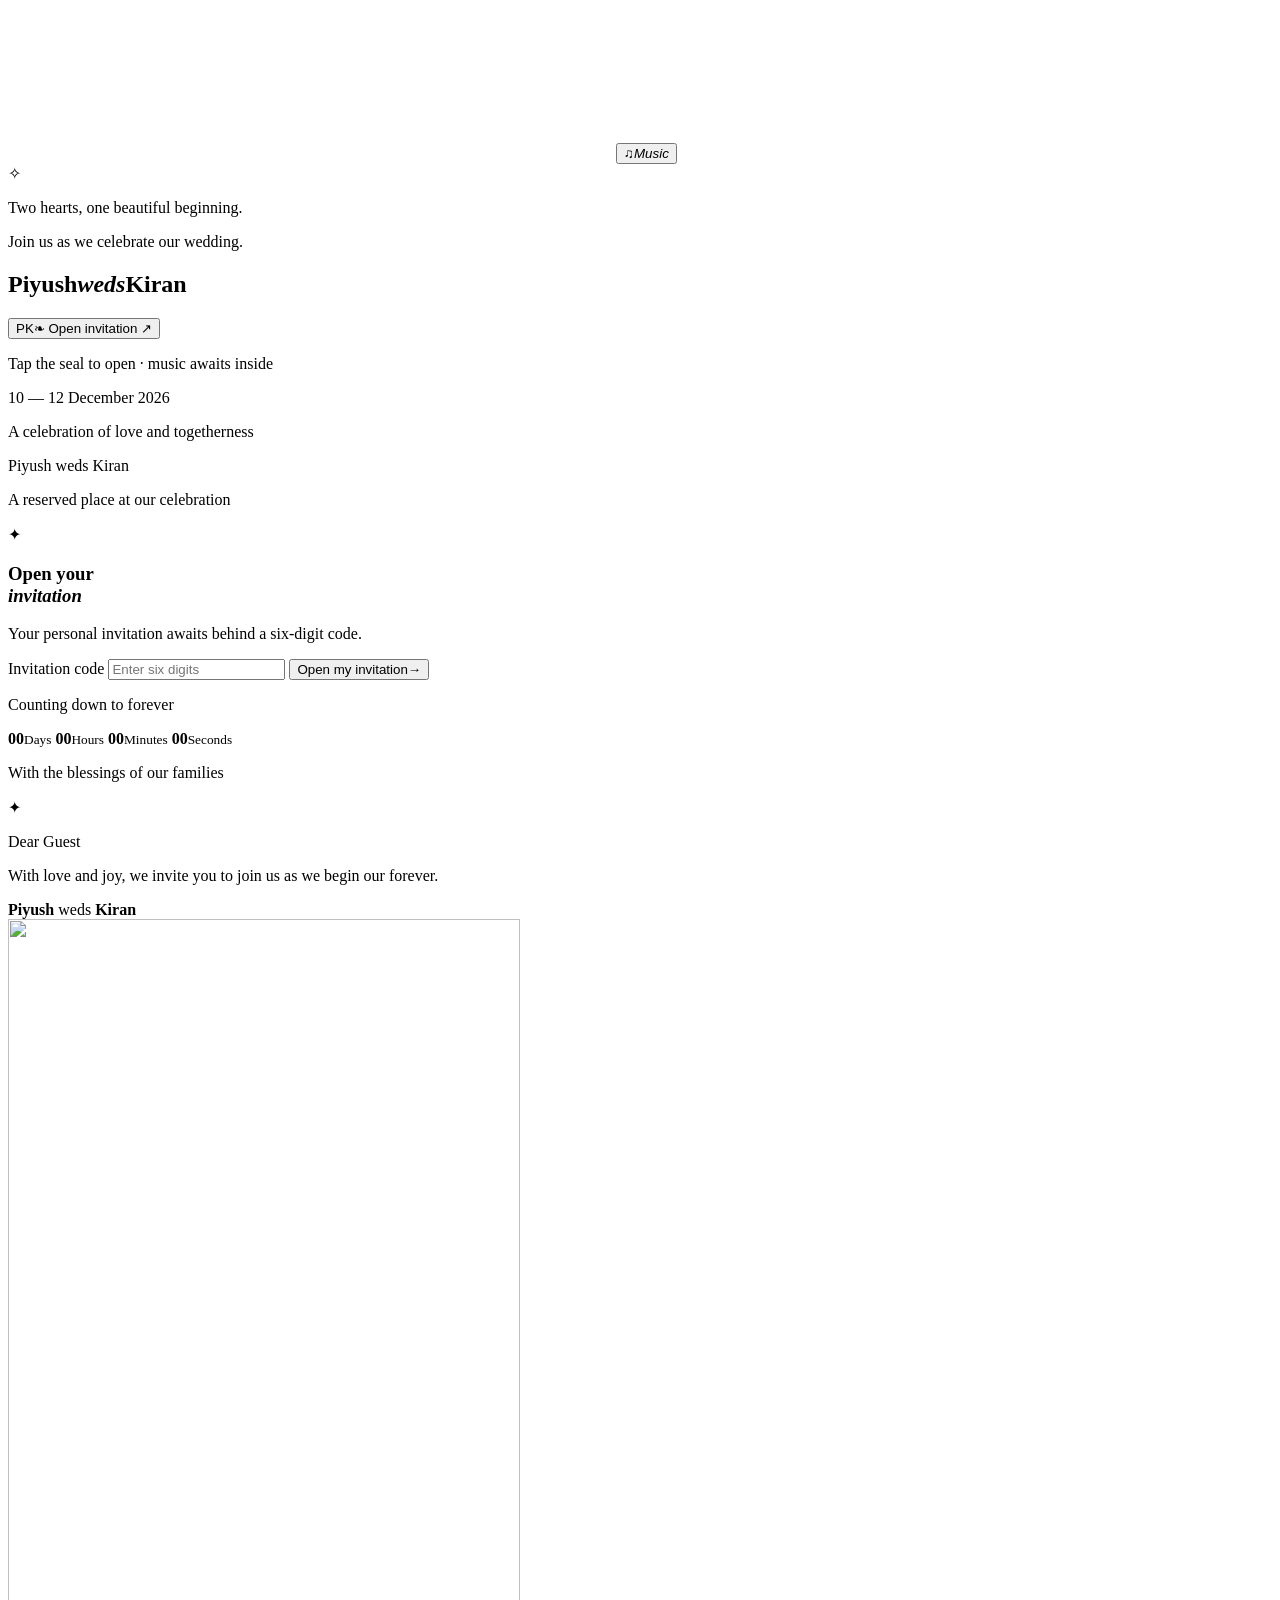
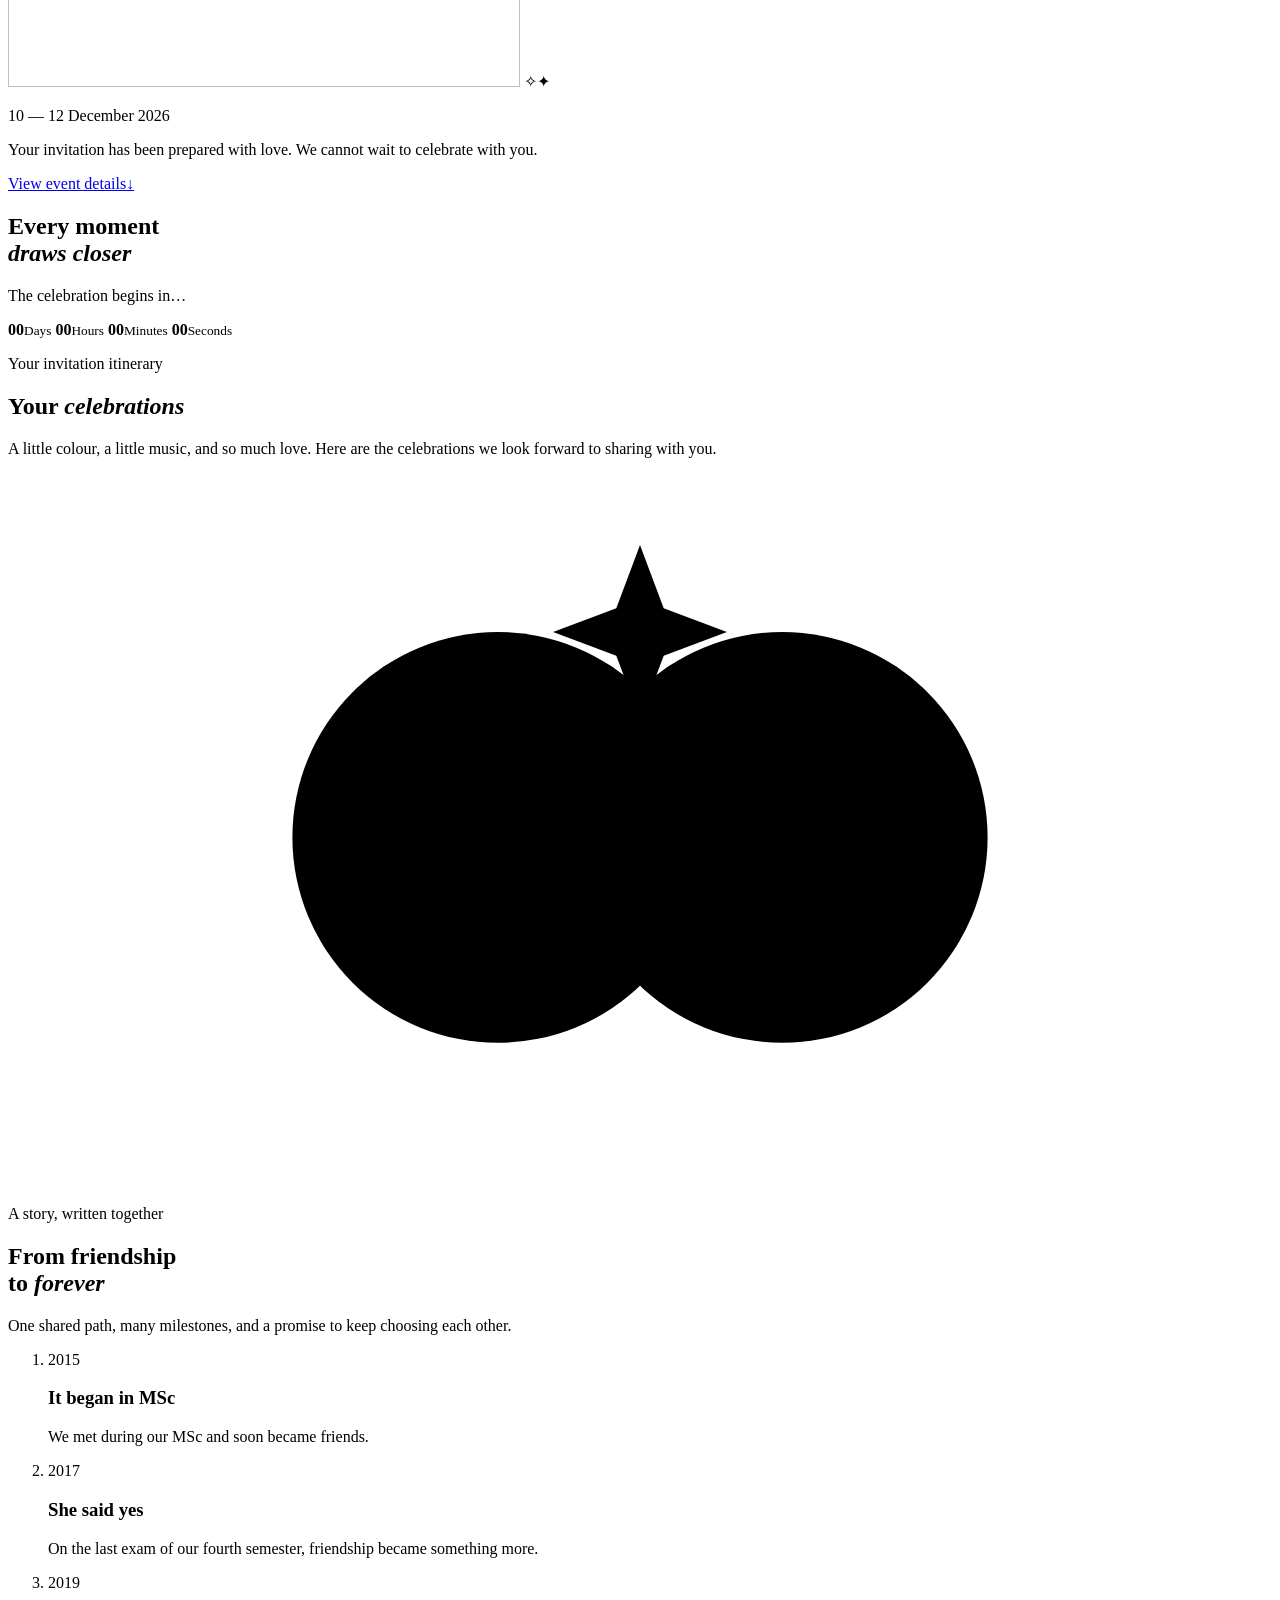
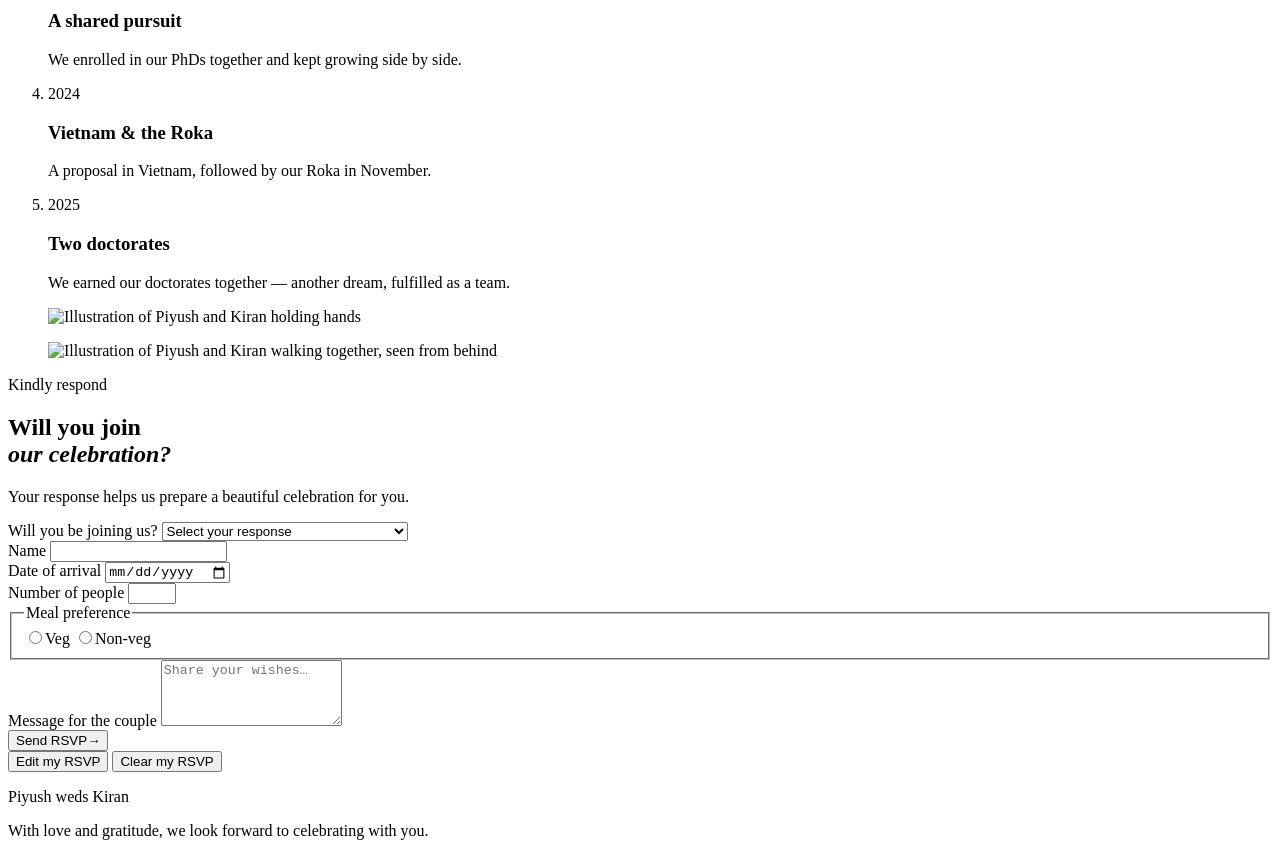
==== commit dfdf24f2: "Add files via upload" ====
--- a/index.html
+++ b/index.html
@@ -3,13 +3,17 @@
   <head>
     <meta charset="utf-8">
     <meta name="viewport" content="width=device-width, initial-scale=1, viewport-fit=cover">
-    <meta name="theme-color" content="#100b0b">
-    <meta name="description" content="The wedding celebrations of Piyush and Kiran — 10 to 12 December 2026.">
-    <title>Piyush &amp; Kiran — The Grand Reveal</title>
+    <meta name="theme-color" content="#f7f1e5">
+    <meta name="description" content="Celebrate the wedding of Piyush and Kiran — 10 to 12 December 2026.">
+    <title>Piyush weds Kiran — A Wedding Invitation</title>
     <link rel="preconnect" href="https://fonts.googleapis.com">
     <link rel="preconnect" href="https://fonts.gstatic.com" crossorigin>
     <link href="https://fonts.googleapis.com/css2?family=Bodoni+Moda:opsz,ital,wght@6..96,0,400;6..96,0,500;6..96,0,600;6..96,1,400;6..96,1,500&family=Cormorant+Garamond:ital,wght@0,400;0,500;0,600;1,400;1,500;1,600&family=DM+Sans:opsz,wght@9..40,400;9..40,500;9..40,600;9..40,700&family=Marcellus&family=Pinyon+Script&display=swap" rel="stylesheet">
-    <link rel="stylesheet" href="assets/rebuild.css?v=grand-reveal-3">
+    <link rel="stylesheet" href="assets/rebuild.css?v=personalised-final-4">
+    <link rel="stylesheet" href="assets/door-entrance.css?v=personalised-final-4">
+    <link rel="stylesheet" href="assets/ivory-celebrations.css?v=personalised-final-4">
+    <link rel="stylesheet" href="assets/final-refinements.css?v=personalised-final-4">
+    <link rel="stylesheet" href="assets/couple-and-numerals.css?v=personalised-final-4">
   </head>
   <body>
     <audio id="weddingMusic" preload="metadata" loop>
@@ -22,37 +26,77 @@
       <span aria-hidden="true">♫</span><i>Music</i>
     </button>
 
-    <section id="openingScreen" class="screen reveal-page opening-screen" aria-label="Wedding invitation introduction">
-      <main class="reveal-stage">
-        <div class="ambient-lanterns" aria-hidden="true"><span class="lantern"></span><span class="lantern"></span><span class="lantern"></span></div>
-        <div class="reveal-silks" aria-hidden="true">
-          <span class="reveal-silk left"></span>
-          <span class="reveal-silk right"></span>
-        </div>
-        <article id="openingMessage" class="reveal-invitation opening-card">
-          <p class="eyebrow">An evening of rituals &amp; new beginnings</p>
-          <div class="reveal-rule" aria-hidden="true"><span>✦</span></div>
-          <div class="display-names" aria-label="Piyush and Kiran">
-            <strong>Piyush</strong>
-            <span class="amp">and</span>
-            <strong>Kiran</strong>
-          </div>
-          <p class="event-date">10 — 12 December 2026</p>
-          <p class="reveal-copy">A three-day celebration where loved ones gather, laughter lingers, and a new chapter begins.</p>
-          <div class="reveal-actions">
-            <button id="continueJourney" class="action-button" type="button"><span>Draw the curtains</span><b aria-hidden="true">→</b></button>
-            <span class="reveal-hint">Tap once to begin the reveal</span>
-          </div>
-        </article>
+    <section id="openingScreen" class="screen opening-screen door-entrance" aria-label="Wedding invitation introduction">
+      <div class="door-surround" aria-hidden="true"></div>
+      <div class="invitation-doors" aria-hidden="true">
+        <div class="door-leaf door-left"><span class="door-border"></span></div>
+        <div class="door-leaf door-right"><span class="door-border"></span></div>
+      </div>
+      <div class="envelope-shower" aria-hidden="true">
+        <span class="falling-blossom" style="--x:7%;--delay:-0.0s;--duration:13s;--drift:-52px;--size:14px;--spin:180deg"></span>
+        <span class="falling-blossom" style="--x:44%;--delay:-1.7s;--duration:16s;--drift:-26px;--size:21px;--spin:209deg"></span>
+        <span class="falling-blossom" style="--x:81%;--delay:-3.4s;--duration:19s;--drift:0px;--size:15px;--spin:238deg"></span>
+        <span class="falling-blossom" style="--x:18%;--delay:-5.1s;--duration:13s;--drift:26px;--size:22px;--spin:267deg"></span>
+        <span class="falling-blossom" style="--x:55%;--delay:-6.8s;--duration:16s;--drift:52px;--size:16px;--spin:296deg"></span>
+        <span class="falling-blossom" style="--x:92%;--delay:-8.5s;--duration:19s;--drift:-52px;--size:23px;--spin:325deg"></span>
+        <span class="falling-blossom" style="--x:29%;--delay:-10.2s;--duration:13s;--drift:-26px;--size:17px;--spin:354deg"></span>
+        <span class="falling-blossom" style="--x:66%;--delay:-11.9s;--duration:16s;--drift:0px;--size:24px;--spin:383deg"></span>
+        <span class="falling-blossom" style="--x:3%;--delay:-13.6s;--duration:19s;--drift:26px;--size:18px;--spin:412deg"></span>
+        <span class="falling-blossom" style="--x:40%;--delay:-15.3s;--duration:13s;--drift:52px;--size:25px;--spin:441deg"></span>
+        <span class="falling-blossom" style="--x:77%;--delay:-17.0s;--duration:16s;--drift:-52px;--size:19px;--spin:470deg"></span>
+        <span class="falling-blossom" style="--x:14%;--delay:-18.7s;--duration:19s;--drift:-26px;--size:26px;--spin:499deg"></span>
+        <span class="falling-blossom" style="--x:51%;--delay:-20.4s;--duration:13s;--drift:0px;--size:20px;--spin:528deg"></span>
+        <span class="falling-blossom" style="--x:88%;--delay:-22.1s;--duration:16s;--drift:26px;--size:14px;--spin:557deg"></span>
+        <span class="falling-blossom" style="--x:25%;--delay:-23.8s;--duration:19s;--drift:52px;--size:21px;--spin:586deg"></span>
+        <span class="falling-blossom" style="--x:62%;--delay:-25.5s;--duration:13s;--drift:-52px;--size:15px;--spin:615deg"></span>
+        <span class="falling-blossom" style="--x:99%;--delay:-27.2s;--duration:16s;--drift:-26px;--size:22px;--spin:644deg"></span>
+        <span class="falling-blossom" style="--x:36%;--delay:-28.9s;--duration:19s;--drift:0px;--size:16px;--spin:673deg"></span>
+        <span class="falling-blossom" style="--x:73%;--delay:-30.6s;--duration:13s;--drift:26px;--size:23px;--spin:702deg"></span>
+        <span class="falling-blossom" style="--x:10%;--delay:-32.3s;--duration:16s;--drift:52px;--size:17px;--spin:731deg"></span>
+        <span class="envelope-glint" style="--x:13%;--y:7%;--delay:-0.0s;--duration:4s"></span>
+        <span class="envelope-glint" style="--x:42%;--y:30%;--delay:-0.6s;--duration:5s"></span>
+        <span class="envelope-glint" style="--x:71%;--y:53%;--delay:-1.2s;--duration:6s"></span>
+        <span class="envelope-glint" style="--x:0%;--y:76%;--delay:-1.8s;--duration:7s"></span>
+        <span class="envelope-glint" style="--x:29%;--y:4%;--delay:-2.4s;--duration:4s"></span>
+        <span class="envelope-glint" style="--x:58%;--y:27%;--delay:-3.0s;--duration:5s"></span>
+        <span class="envelope-glint" style="--x:87%;--y:50%;--delay:-3.6s;--duration:6s"></span>
+        <span class="envelope-glint" style="--x:16%;--y:73%;--delay:-4.2s;--duration:7s"></span>
+        <span class="envelope-glint" style="--x:45%;--y:1%;--delay:-4.8s;--duration:4s"></span>
+        <span class="envelope-glint" style="--x:74%;--y:24%;--delay:-5.4s;--duration:5s"></span>
+        <span class="envelope-glint" style="--x:3%;--y:47%;--delay:-6.0s;--duration:6s"></span>
+        <span class="envelope-glint" style="--x:32%;--y:70%;--delay:-6.6s;--duration:7s"></span>
+      </div>
+      <main id="openingMessage" class="entrance-content">
+        <header class="entrance-heading">
+          <span class="entrance-flourish" aria-hidden="true">✧</span>
+          <p class="entrance-eyebrow">Two hearts, one beautiful beginning.</p>
+          <p class="entrance-intro">Join us as we celebrate our wedding.</p>
+        </header>
+        <h1 class="entrance-names" aria-label="Piyush weds Kiran">
+          <span>Piyush</span><em>weds</em><span>Kiran</span>
+        </h1>
+        <div class="entrance-action">
+          <button id="continueJourney" class="seal-button" type="button" aria-label="Open the wedding invitation" aria-controls="authScreen" aria-describedby="openingHint">
+            <span class="wax-seal" aria-hidden="true"><span class="seal-monogram">PK</span><span class="seal-sprig">❧</span><span class="seal-gloss"></span></span>
+            <span class="seal-caption">Open invitation <span aria-hidden="true">↗</span></span>
+          </button>
+          <p id="openingHint" class="entrance-hint">Tap the seal to open · music awaits inside</p>
+        </div>
+        <footer class="entrance-footer">
+          <span class="entrance-line" aria-hidden="true"></span>
+          <p>10 <span>—</span> 12 December 2026</p>
+          <span class="entrance-line" aria-hidden="true"></span>
+        </footer>
       </main>
+      <p id="openingStatus" class="visually-hidden" role="status" aria-live="polite"></p>
     </section>
 
     <section id="authScreen" class="screen reveal-page auth-screen hidden" aria-label="Open your invitation">
       <div class="ambient-lanterns" aria-hidden="true"><span class="lantern"></span><span class="lantern"></span><span class="lantern"></span></div>
       <div class="screen-shell">
         <div class="screen-intro">
-          <p class="eyebrow">The wedding celebrations of</p>
-          <p class="top-names">Piyush <span>&amp;</span> Kiran</p>
+          <p class="eyebrow">A celebration of love and togetherness</p>
+          <p class="top-names">Piyush <span>weds</span> Kiran</p>
         </div>
         <article class="reveal-invitation login-card">
           <p class="eyebrow">A reserved place at our celebration</p>
@@ -86,25 +130,32 @@
             <p class="eyebrow">With the blessings of our families</p>
             <div class="reveal-rule" aria-hidden="true"><span>✦</span></div>
             <p id="personalGreeting" class="personal-greeting">Dear Guest</p>
-            <p class="guest-invite-copy">We are honoured to invite you to join the wedding celebrations of</p>
-            <div class="display-names smaller" aria-label="Piyush and Kiran">
+            <p class="guest-invite-copy">With love and joy, we invite you to join us as we begin our forever.</p>
+            <div class="personal-identity">
+            <div class="display-names smaller" aria-label="Piyush weds Kiran">
               <strong>Piyush</strong>
-              <span class="amp">and</span>
+              <span class="amp">weds</span>
               <strong>Kiran</strong>
+            </div>
+              <div class="couple-portrait animated-portrait" aria-hidden="true">
+                <span class="couple-halo"></span>
+                <img src="assets/couple-wedding-attire.png" alt="" width="512" height="768" loading="lazy" decoding="async">
+                <span class="couple-spark couple-spark-one">✧</span><span class="couple-spark couple-spark-two">✦</span>
+              </div>
             </div>
             <p class="event-date">10 — 12 December 2026</p>
             <p class="reveal-copy">Your invitation has been prepared with love. We cannot wait to celebrate with you.</p>
-            <a class="action-button scroll-link" href="#celebrations"><span>Explore your celebrations</span><b aria-hidden="true">↓</b></a>
+            <a class="action-button scroll-link" href="#celebrations"><span>View event details</span><b aria-hidden="true">↓</b></a>
           </article>
         </div>
       </section>
 
       <section class="countdown-band cinema-section" aria-labelledby="countdown-title">
         <div class="section-heading compact">
-          <p class="eyebrow">The celebration begins in</p>
           <h2 id="countdown-title">Every moment<br><em>draws closer</em></h2>
-        </div>
-        <div id="countdown" class="grand-countdown" aria-label="Countdown to 12 December 2026 at 6 PM">
+          <p class="eyebrow countdown-caption">The celebration begins in…</p>
+        </div>
+        <div id="countdown" class="grand-countdown" aria-label="Countdown to 12 December 2026 at 9 PM">
           <span><b>00</b><small>Days</small></span>
           <span><b>00</b><small>Hours</small></span>
           <span><b>00</b><small>Minutes</small></span>
@@ -116,7 +167,7 @@
         <header class="section-heading">
           <p class="eyebrow">Your invitation itinerary</p>
           <h2 id="celebrations-title">Your <em>celebrations</em></h2>
-          <p>Every gathering chosen for you is detailed below. We look forward to sharing each beautiful moment.</p>
+          <p>A little colour, a little music, and so much love. Here are the celebrations we look forward to sharing with you.</p>
         </header>
         <div id="eventList" class="event-list"></div>
       </section>
@@ -124,6 +175,7 @@
       <section class="story-section cinema-section" aria-labelledby="story-title">
         <div class="story-layout">
           <header class="section-heading story-heading">
+            <div class="story-emblem" aria-hidden="true"><svg viewBox="0 0 160 90" xmlns="http://www.w3.org/2000/svg"><circle cx="62" cy="46" r="26"/><circle cx="98" cy="46" r="26"/><path d="M80 9L83 17L91 20L83 23L80 31L77 23L69 20L77 17ZM17 47H29M131 47H143M25 38L31 42M25 56L31 52M129 42L135 38M129 52L135 56"/></svg></div>
             <p class="eyebrow">A story, written together</p>
             <h2 id="story-title">From friendship<br>to <em>forever</em></h2>
             <p>One shared path, many milestones, and a promise to keep choosing each other.</p>
@@ -136,7 +188,11 @@
             <li><time>2025</time><div><h3>Two doctorates</h3><p>We earned our doctorates together — another dream, fulfilled as a team.</p></div></li>
           </ol>
         </div>
-      </section>
+        <div class="story-portraits" aria-label="Illustrated portraits of Piyush and Kiran">
+        <figure class="story-portrait animated-portrait portrait-front"><img src="assets/wedding-couple.png" alt="Illustration of Piyush and Kiran holding hands" width="512" height="768" loading="lazy" decoding="async"></figure>
+        <figure class="story-portrait animated-portrait portrait-back"><img src="assets/couple-back.png" alt="Illustration of Piyush and Kiran walking together, seen from behind" width="512" height="768" loading="lazy" decoding="async"></figure>
+      </div>
+    </section>
 
       <section class="rsvp-section cinema-section" aria-labelledby="rsvp-title">
         <div class="rsvp-intro">
@@ -190,11 +246,12 @@
       </section>
 
       <footer class="site-footer cinema-section">
-        <p class="footer-names">Piyush <span>&amp;</span> Kiran</p>
+        <p class="footer-names">Piyush <span>weds</span> Kiran</p>
         <p>With love and gratitude, we look forward to celebrating with you.</p>
       </footer>
     </main>
 
-    <script src="assets/app.js?v=grand-reveal-3" defer></script>
+    <script src="assets/event-designs.js?v=personalised-final-4" defer></script>
+    <script src="assets/app.js?v=personalised-final-4" defer></script>
   </body>
 </html>
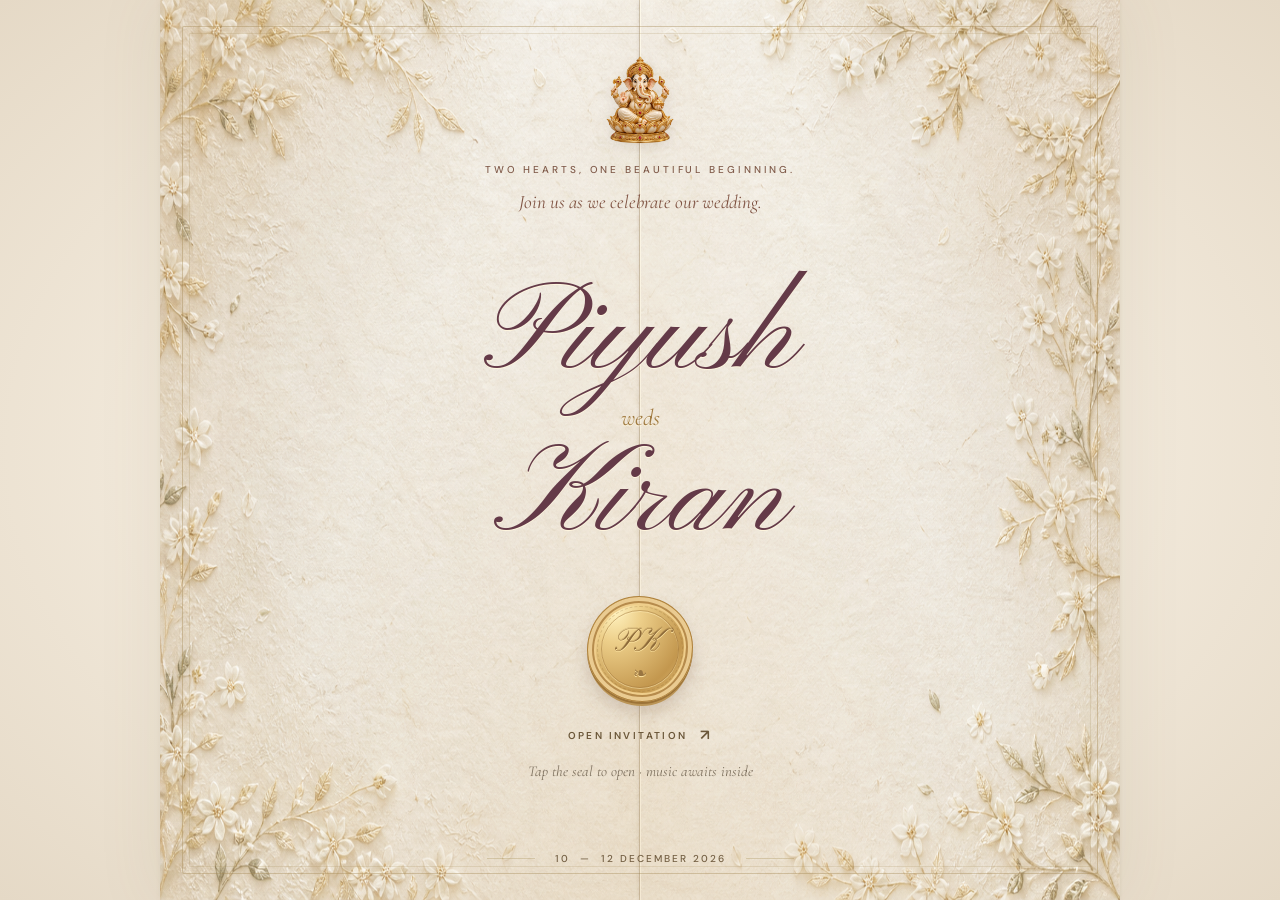
==== commit 7fa7447d: "Add files via upload" ====
--- a/index.html
+++ b/index.html
@@ -9,11 +9,12 @@
     <link rel="preconnect" href="https://fonts.googleapis.com">
     <link rel="preconnect" href="https://fonts.gstatic.com" crossorigin>
     <link href="https://fonts.googleapis.com/css2?family=Bodoni+Moda:opsz,ital,wght@6..96,0,400;6..96,0,500;6..96,0,600;6..96,1,400;6..96,1,500&family=Cormorant+Garamond:ital,wght@0,400;0,500;0,600;1,400;1,500;1,600&family=DM+Sans:opsz,wght@9..40,400;9..40,500;9..40,600;9..40,700&family=Marcellus&family=Pinyon+Script&display=swap" rel="stylesheet">
-    <link rel="stylesheet" href="assets/rebuild.css?v=personalised-final-4">
-    <link rel="stylesheet" href="assets/door-entrance.css?v=personalised-final-4">
-    <link rel="stylesheet" href="assets/ivory-celebrations.css?v=personalised-final-4">
-    <link rel="stylesheet" href="assets/final-refinements.css?v=personalised-final-4">
-    <link rel="stylesheet" href="assets/couple-and-numerals.css?v=personalised-final-4">
+    <link rel="stylesheet" href="assets/rebuild.css?v=mobile-story-8">
+    <link rel="stylesheet" href="assets/door-entrance.css?v=mobile-story-8">
+    <link rel="stylesheet" href="assets/ivory-celebrations.css?v=mobile-story-8">
+    <link rel="stylesheet" href="assets/final-refinements.css?v=mobile-story-8">
+    <link rel="stylesheet" href="assets/couple-and-numerals.css?v=mobile-story-8">
+    <link rel="stylesheet" href="assets/story-garden.css?v=mobile-story-8">
   </head>
   <body>
     <audio id="weddingMusic" preload="metadata" loop>
@@ -68,7 +69,7 @@
       </div>
       <main id="openingMessage" class="entrance-content">
         <header class="entrance-heading">
-          <span class="entrance-flourish" aria-hidden="true">✧</span>
+          <img class="ganpati-art envelope-ganpati" src="assets/ganpati.png" alt="Lord Ganesha" width="96" height="112" decoding="async">
           <p class="entrance-eyebrow">Two hearts, one beautiful beginning.</p>
           <p class="entrance-intro">Join us as we celebrate our wedding.</p>
         </header>
@@ -127,15 +128,18 @@
       <section class="guest-hero cinema-section">
         <div class="screen-shell">
           <article class="reveal-invitation personal-card">
+            <img class="ganpati-art invitation-ganpati" src="assets/ganpati.png" alt="Lord Ganesha" width="96" height="112" loading="lazy" decoding="async">
             <p class="eyebrow">With the blessings of our families</p>
             <div class="reveal-rule" aria-hidden="true"><span>✦</span></div>
             <p id="personalGreeting" class="personal-greeting">Dear Guest</p>
             <p class="guest-invite-copy">With love and joy, we invite you to join us as we begin our forever.</p>
             <div class="personal-identity">
-            <div class="display-names smaller" aria-label="Piyush weds Kiran">
+            <div class="display-names smaller">
               <strong>Piyush</strong>
+              <span class="parent-names">(S/o Smt. Savita Bhalla and <br>Sh. Arvinder Bhalla)</span>
               <span class="amp">weds</span>
               <strong>Kiran</strong>
+              <span class="parent-names">(D/o Smt. Sita Chauhan and <br>Late Sh. Balbir Singh Chauhan)</span>
             </div>
               <div class="couple-portrait animated-portrait" aria-hidden="true">
                 <span class="couple-halo"></span>
@@ -166,7 +170,7 @@
       <section id="celebrations" class="celebrations cinema-section" aria-labelledby="celebrations-title">
         <header class="section-heading">
           <p class="eyebrow">Your invitation itinerary</p>
-          <h2 id="celebrations-title">Your <em>celebrations</em></h2>
+          <h2 id="celebrations-title">The Wedding <em>Festivities</em></h2>
           <p>A little colour, a little music, and so much love. Here are the celebrations we look forward to sharing with you.</p>
         </header>
         <div id="eventList" class="event-list"></div>
@@ -181,23 +185,34 @@
             <p>One shared path, many milestones, and a promise to keep choosing each other.</p>
           </header>
           <ol class="story-timeline">
-            <li><time>2015</time><div><h3>It began in MSc</h3><p>We met during our MSc and soon became friends.</p></div></li>
-            <li><time>2017</time><div><h3>She said yes</h3><p>On the last exam of our fourth semester, friendship became something more.</p></div></li>
-            <li><time>2019</time><div><h3>A shared pursuit</h3><p>We enrolled in our PhDs together and kept growing side by side.</p></div></li>
-            <li><time>2024</time><div><h3>Vietnam &amp; the Roka</h3><p>A proposal in Vietnam, followed by our Roka in November.</p></div></li>
-            <li><time>2025</time><div><h3>Two doctorates</h3><p>We earned our doctorates together — another dream, fulfilled as a team.</p></div></li>
+            <li class="story-chapter">
+              <figure class="chapter-scene animated-portrait"><img src="assets/story-2015.jpg?v=mobile-story-8" alt="Piyush and Kiran as cartoon students with books in a leafy university courtyard" width="1536" height="1024" loading="eager" decoding="async"></figure>
+              <div class="chapter-copy"><time datetime="2015">2015</time><h3>It began in MSc</h3><p>We met during our MSc and soon became friends.</p></div>
+            </li>
+            <li class="story-chapter">
+              <figure class="chapter-scene animated-portrait"><img src="assets/story-2017.jpg?v=mobile-story-8" alt="The cartoon couple holding hands on a university walkway after their exams" width="1536" height="1024" loading="eager" decoding="async"></figure>
+              <div class="chapter-copy"><time datetime="2017">2017</time><h3>She said yes</h3><p>On the last exam of our fourth semester, friendship became something more.</p></div>
+            </li>
+            <li class="story-chapter">
+              <figure class="chapter-scene animated-portrait"><img src="assets/story-2019.jpg?v=mobile-story-8" alt="The cartoon couple studying together in a warm university library" width="1536" height="1024" loading="eager" decoding="async"></figure>
+              <div class="chapter-copy"><time datetime="2019">2019</time><h3>A shared pursuit</h3><p>We enrolled in our PhDs together and kept growing side by side.</p></div>
+            </li>
+            <li class="story-chapter">
+              <figure class="chapter-scene animated-portrait"><img src="assets/story-2024.jpg?v=mobile-story-8" alt="The cartoon couple celebrating their promise in a Vietnamese lantern garden" width="1536" height="1024" loading="eager" decoding="async"></figure>
+              <div class="chapter-copy"><time datetime="2024">2024</time><h3>Vietnam &amp; the Roka</h3><p>A proposal in Vietnam, followed by our Roka in November.</p></div>
+            </li>
+            <li class="story-chapter">
+              <figure class="chapter-scene animated-portrait"><img src="assets/story-2025.jpg?v=mobile-story-8" alt="The cartoon couple in doctoral gowns holding diplomas on a university lawn" width="1536" height="1024" loading="eager" decoding="async"></figure>
+              <div class="chapter-copy"><time datetime="2025">2025</time><h3>Two doctorates</h3><p>We earned our doctorates together—another dream, fulfilled as a team.</p></div>
+            </li>
           </ol>
         </div>
-        <div class="story-portraits" aria-label="Illustrated portraits of Piyush and Kiran">
-        <figure class="story-portrait animated-portrait portrait-front"><img src="assets/wedding-couple.png" alt="Illustration of Piyush and Kiran holding hands" width="512" height="768" loading="lazy" decoding="async"></figure>
-        <figure class="story-portrait animated-portrait portrait-back"><img src="assets/couple-back.png" alt="Illustration of Piyush and Kiran walking together, seen from behind" width="512" height="768" loading="lazy" decoding="async"></figure>
-      </div>
-    </section>
+      </section>
 
       <section class="rsvp-section cinema-section" aria-labelledby="rsvp-title">
         <div class="rsvp-intro">
           <p class="eyebrow">Kindly respond</p>
-          <h2 id="rsvp-title">Will you join<br><em>our celebration?</em></h2>
+          <h2 id="rsvp-title">We Look Forward to<br><em>Celebrating With You</em></h2>
           <p>Your response helps us prepare a beautiful celebration for you.</p>
         </div>
         <article class="reveal-invitation rsvp-card">
@@ -251,7 +266,7 @@
       </footer>
     </main>
 
-    <script src="assets/event-designs.js?v=personalised-final-4" defer></script>
-    <script src="assets/app.js?v=personalised-final-4" defer></script>
+    <script src="assets/event-designs.js?v=mobile-story-8" defer></script>
+    <script src="assets/app.js?v=mobile-story-8" defer></script>
   </body>
 </html>
--- a/assets/rebuild.css
+++ b/assets/rebuild.css
@@ -0,0 +1,319 @@
+:root {
+  --ink: #130d0d;
+  --wine: #5c2428;
+  --wine-deep: #2b1014;
+  --silk: #8f3134;
+  --gold: #efc464;
+  --gold-soft: #f5d58c;
+  --paper: #fbf1d5;
+  --cream: #fff7e9;
+  --muted: #d8c69f;
+  --line: rgba(239, 196, 100, .64);
+  --sans: "DM Sans", sans-serif;
+  --display: "Bodoni Moda", Georgia, serif;
+  --editorial: "Cormorant Garamond", Georgia, serif;
+  --script: "Pinyon Script", "Apple Chancery", cursive;
+}
+
+* { box-sizing: border-box; }
+html { scroll-behavior: smooth; -webkit-text-size-adjust: 100%; text-size-adjust: 100%; }
+body { min-width: 320px; margin: 0; color: var(--paper); background: #0e0a09; font-family: var(--sans); overflow-x: hidden; }
+button, input, select, textarea { font: inherit; }
+button, select { cursor: pointer; }
+button:disabled, input:disabled, select:disabled, textarea:disabled { cursor: default; opacity: .58; }
+button, a { -webkit-tap-highlight-color: transparent; }
+a { color: inherit; }
+.hidden { display: none !important; }
+
+#snow, #fireworks { pointer-events: none; position: fixed; inset: 0; z-index: 20; }
+#snow { z-index: 22; }
+#fireworks { z-index: 21; }
+
+.reveal-page { isolation: isolate; position: relative; min-height: 100svh; overflow: hidden; background: #0e0a09; }
+.reveal-page::before {
+  position: absolute; z-index: -3; inset: 0; content: "";
+  background:
+    linear-gradient(90deg, rgba(17, 8, 7, .45), transparent 24% 76%, rgba(17, 8, 7, .45)),
+    radial-gradient(ellipse at 50% 27%, transparent 8%, rgba(11, 7, 8, .18) 44%, rgba(7, 5, 6, .75) 100%),
+    url("royal-palace-wedding.png") center / cover;
+  animation: camera-push 16s ease-in-out infinite alternate; transform: scale(1.02);
+}
+.reveal-page::after { position: absolute; z-index: -1; inset: 15px; border: 1px solid rgba(235, 190, 91, .44); content: ""; pointer-events: none; }
+.opening-screen::before { position: fixed; }
+.invitation { overflow: visible; }
+.invitation::before { position: fixed; }
+.cinema-section { position: relative; }
+
+.screen-shell { display: grid; place-items: center; min-height: 100svh; padding: 82px 22px 54px; }
+.screen-intro { position: absolute; top: 42px; left: 50%; width: min(720px, calc(100% - 120px)); transform: translateX(-50%); text-align: center; text-shadow: 0 2px 13px #130707; }
+.screen-intro .eyebrow { margin-bottom: 5px; }
+.top-names { margin: 0; font: 500 clamp(1.05rem, 2vw, 1.45rem)/1 var(--editorial); letter-spacing: .035em; }
+.top-names span { color: var(--gold); font-family: var(--display); }
+
+.sound-button { position: fixed; z-index: 30; top: max(30px, env(safe-area-inset-top)); right: 34px; display: inline-flex; align-items: center; gap: 9px; min-height: 53px; padding: 12px 18px; border: 1px solid var(--line); background: rgba(21, 16, 15, .72); color: var(--paper); box-shadow: 0 12px 28px rgba(0, 0, 0, .23); backdrop-filter: blur(10px); transition: transform .25s ease, background .25s ease; }
+.sound-button:hover { transform: translateY(-2px); background: rgba(91, 35, 38, .78); }
+.sound-button span { color: var(--gold); font-size: 1.15rem; }
+.sound-button i { font: 600 .91rem/1 var(--sans); font-style: normal; }
+
+.reveal-stage { display: grid; place-items: center; min-height: 100svh; padding: 96px 20px 44px; }
+.ambient-lanterns { position: absolute; z-index: 0; inset: 0; overflow: hidden; pointer-events: none; }
+.reveal-stage > .reveal-invitation, .auth-screen .screen-shell { position: relative; z-index: 1; }
+.invitation > :not(.ambient-lanterns) { position: relative; z-index: 1; }
+.lantern { position: absolute; top: 0; width: 54px; height: 82px; border: 1px solid rgba(248, 203, 98, .72); border-radius: 7px 7px 14px 14px; background: radial-gradient(circle at 50% 47%, rgba(255, 239, 160, .96) 0 8%, rgba(236, 171, 69, .76) 23%, rgba(116, 51, 27, .2) 57%, transparent 74%); box-shadow: 0 20px 39px rgba(226, 153, 44, .34), inset 0 0 15px rgba(255, 233, 152, .32); transform-origin: 50% -65px; animation: lantern-sway 5.6s ease-in-out infinite alternate; }
+.lantern::before { position: absolute; top: -70px; left: 50%; width: 1px; height: 70px; background: linear-gradient(transparent, rgba(248, 203, 98, .85)); content: ""; }
+.lantern::after { position: absolute; inset: 8px; border: 1px solid rgba(255, 232, 168, .5); border-radius: 4px 4px 10px 10px; content: ""; }
+.lantern:nth-child(1) { left: 8%; animation-delay: -1.1s; }
+.lantern:nth-child(2) { left: calc(50% - 27px); top: -38px; transform: scale(.72); animation-delay: -3.4s; opacity: .82; }
+.lantern:nth-child(3) { right: 9%; animation-delay: -2.2s; }
+.invitation-lanterns { position: fixed; z-index: 0; height: 100svh; }
+.invitation-lanterns .lantern:nth-child(2) { display: none; }
+.reveal-silks { position: absolute; z-index: -1; inset: 0; overflow: hidden; pointer-events: none; }
+.reveal-silk { position: absolute; top: -5%; width: 43%; height: 110%; overflow: hidden; background: linear-gradient(90deg, rgba(44, 13, 16, .94), rgba(124, 43, 40, .5) 48%, rgba(22, 6, 8, .9)), repeating-linear-gradient(90deg, rgba(255, 255, 255, .08) 0 1px, transparent 1px 26px); box-shadow: inset -20px 0 70px rgba(0, 0, 0, .42), 0 0 40px rgba(46, 4, 8, .35); transition: transform 2.05s cubic-bezier(.16,.78,.12,1), opacity 1.65s ease; }
+.reveal-silk::before { position: absolute; inset: 0; background: linear-gradient(105deg, transparent 8%, rgba(255, 222, 142, .03) 36%, rgba(255, 235, 185, .20) 48%, rgba(255, 222, 142, .03) 60%, transparent 84%); content: ""; transform: translateX(-120%); animation: silk-sheen 5.5s ease-in-out infinite; }
+.reveal-silk::after { position: absolute; top: 0; width: 4px; height: 100%; background: linear-gradient(180deg, transparent, rgba(255, 215, 115, .82) 15% 85%, transparent); box-shadow: 0 0 17px rgba(255, 199, 88, .62); content: ""; }
+.reveal-silk.left::after { right: 0; }
+.reveal-silk.right::after { right: 0; }
+.reveal-silk.left { left: 0; transform-origin: left; }
+.reveal-silk.right { right: 0; transform: scaleX(-1); transform-origin: right; }
+.opening-exit .reveal-silk.left { transform: translateX(-112%) rotate(-3deg); opacity: .42; }
+.opening-exit .reveal-silk.right { transform: translateX(112%) scaleX(-1) rotate(-3deg); opacity: .42; }
+.opening-exit .opening-card { opacity: 0; transform: scale(.97) translateY(-18px); transition: opacity .75s ease .62s, transform .75s ease .62s; }
+
+.reveal-invitation { display: grid; position: relative; width: min(670px, 100%); padding: clamp(31px, 6vw, 66px) clamp(26px, 7vw, 72px); border: 1px solid rgba(245, 205, 110, .75); border-radius: 48% 48% 3px 3px / 12% 12% 3px 3px; background: linear-gradient(145deg, rgba(30, 22, 18, .94), rgba(7, 7, 8, .80)), rgba(20, 17, 16, .72); box-shadow: 0 30px 80px rgba(0, 0, 0, .50), inset 0 0 0 9px rgba(240, 191, 89, .06); overflow: hidden; text-align: center; backdrop-filter: blur(8px); }
+.reveal-invitation::before { display: grid; position: relative; z-index: 1; width: 42px; height: 42px; margin: 0 auto 22px; border: 1px solid rgba(239, 196, 100, .65); border-radius: 50%; color: var(--gold); content: "✦"; font-size: 1rem; line-height: 1; place-items: center; animation: soft-pulse 3.2s ease-in-out infinite; }
+.reveal-invitation::after { position: absolute; inset: -35%; z-index: 0; background: radial-gradient(circle at 50% 35%, rgba(255, 226, 152, .11), transparent 31%), linear-gradient(115deg, transparent 35%, rgba(248, 212, 128, .08) 50%, transparent 64%); content: ""; transform: translateX(-24%); animation: card-lustre 9s ease-in-out infinite; pointer-events: none; }
+.reveal-invitation > * { position: relative; z-index: 1; }
+.opening-card { opacity: 0; transform: translateY(20px) scale(.985); transition: opacity .85s ease, transform .85s ease; }
+.opening-card.is-visible { opacity: 1; transform: translateY(0) scale(1); }
+.opening-card.is-visible .eyebrow { animation: ceremonial-rise .65s .12s both ease-out; }
+.opening-card.is-visible .reveal-rule { animation: ceremonial-rise .65s .24s both ease-out; }
+.opening-card.is-visible .display-names { animation: ceremonial-rise .8s .35s both cubic-bezier(.19,.78,.17,1); }
+.opening-card.is-visible .event-date { animation: ceremonial-rise .6s .56s both ease-out; }
+.opening-card.is-visible .reveal-copy { animation: ceremonial-rise .65s .68s both ease-out; }
+.opening-card.is-visible .reveal-actions { animation: ceremonial-rise .65s .8s both ease-out; }
+.eyebrow { margin: 0; color: var(--gold); font: 700 clamp(.66rem, 1.45vw, .8rem)/1.45 var(--sans); letter-spacing: .26em; text-transform: uppercase; }
+.reveal-rule { display: flex; align-items: center; gap: 16px; width: min(100%, 390px); margin: 21px auto 25px; color: var(--gold); }
+.reveal-rule::before, .reveal-rule::after { flex: 1; height: 1px; background: linear-gradient(90deg, transparent, var(--line)); content: ""; }
+.reveal-rule::after { background: linear-gradient(90deg, var(--line), transparent); }
+.reveal-rule span { font-size: .86rem; }
+.display-names { display: grid; gap: 0; justify-items: center; }
+.display-names strong { max-width: 100%; overflow-wrap: anywhere; color: var(--paper); font: 500 clamp(3.2rem, 9.8vw, 6.6rem)/.78 var(--display); letter-spacing: .025em; text-shadow: 0 3px 18px rgba(0,0,0,.38); }
+.display-names .amp { position: relative; z-index: 1; margin: .01em 0 -.08em; color: var(--gold); font: 400 clamp(2.4rem, 6vw, 4rem)/.72 var(--script); font-style: normal; text-shadow: 0 2px 14px rgba(120, 58, 15, .35); }
+.display-names.smaller strong { font-size: clamp(3rem, 8vw, 5.5rem); }
+.reveal-invitation .event-date { margin: 27px 0 0; color: var(--gold-soft); font: 700 clamp(.74rem, 1.7vw, .95rem)/1.5 var(--sans); letter-spacing: .25em; text-transform: uppercase; }
+.reveal-copy { max-width: 505px; margin: 27px auto 0; color: #f0e5cf; font: 400 clamp(1rem, 2.05vw, 1.2rem)/1.65 var(--editorial); }
+.reveal-actions { display: grid; gap: 13px; justify-items: center; margin-top: 34px; }
+.action-button { display: inline-flex; align-items: center; justify-content: space-between; gap: 28px; width: min(100%, 370px); min-height: 57px; padding: 14px 20px 14px 24px; border: 1px solid #f0c15c; border-radius: 2px; background: linear-gradient(90deg, #4b171d, #7a2e34 55%, #4b171d); color: #fff3d8; box-shadow: inset 0 0 0 4px rgba(255, 234, 180, .06), 0 10px 0 rgba(116, 67, 17, .62), 0 17px 33px rgba(0, 0, 0, .28); font: 700 .78rem/1 var(--sans); letter-spacing: .19em; text-decoration: none; text-transform: uppercase; transition: transform .23s ease, box-shadow .23s ease, filter .23s ease; }
+.action-button:hover { filter: brightness(1.12); transform: translateY(-3px); box-shadow: inset 0 0 0 4px rgba(255, 234, 180, .10), 0 13px 0 rgba(116, 67, 17, .62), 0 20px 38px rgba(0, 0, 0, .35); }
+.action-button:active { transform: translateY(3px); box-shadow: inset 0 0 0 4px rgba(255, 234, 180, .1), 0 5px 0 rgba(116, 67, 17, .62); }
+.action-button b { color: var(--gold); font: 400 1.5rem/1 var(--display); }
+.reveal-hint { color: #dacba9; font: 400 .82rem/1.5 var(--editorial); font-style: italic; }
+
+.auth-screen { min-height: 100svh; }
+.auth-screen::before { filter: saturate(.78) brightness(.72); }
+.login-card { width: min(610px, 100%); animation: card-arrival .9s both ease-out; }
+.login-card h1 { margin: 0; color: var(--paper); font: 400 clamp(2.6rem, 7vw, 4.7rem)/.9 var(--display); letter-spacing: .02em; }
+.login-card h1 em { display: inline-block; margin-top: .08em; font-family: var(--script); font-size: 1.16em; line-height: .75; }
+.login-card h1 em, .section-heading h2 em, .rsvp-intro h2 em { color: var(--gold); font-family: var(--editorial); font-style: italic; font-weight: 400; }
+.login-copy { max-width: 390px; margin: 22px auto 26px; color: #e7d9bb; font: 400 1rem/1.6 var(--editorial); }
+.pin-form { display: grid; gap: 12px; text-align: left; }
+.pin-form label, .form-field label, .meal-field legend { color: var(--gold-soft); font: 700 .7rem/1.3 var(--sans); letter-spacing: .17em; text-transform: uppercase; }
+.pin-form input, .form-field input, .form-field select, .form-field textarea { width: 100%; border: 1px solid rgba(241, 204, 121, .75); border-radius: 2px; outline: 0; background: rgba(17, 11, 12, .82); color: var(--paper); box-shadow: inset 0 0 0 3px rgba(245, 202, 107, .035); transition: border-color .2s ease, background .2s ease; }
+.pin-form input { min-height: 61px; padding: 14px 18px; font: 500 1.02rem/1 var(--sans); letter-spacing: .18em; text-align: center; }
+.pin-form input::placeholder { color: #bda987; letter-spacing: .08em; }
+.pin-form input:focus, .form-field input:focus, .form-field select:focus, .form-field textarea:focus { border-color: #ffe5a2; background: rgba(55, 24, 27, .78); }
+.pin-form .action-button { width: 100%; margin-top: 9px; }
+.form-message { min-height: 1.35em; margin: 2px 0 0; color: #ffd6b5; font-size: .86rem; text-align: center; }
+.mini-countdown { margin-top: 27px; padding-top: 20px; border-top: 1px solid rgba(239, 196, 100, .35); }
+.mini-countdown p { margin: 0 0 13px; color: #d9c299; font: .78rem/1 var(--editorial); font-style: italic; }
+.mini-countdown div, .grand-countdown { display: grid; grid-template-columns: repeat(4, 1fr); }
+.mini-countdown span { display: grid; gap: 6px; padding: 0 5px; border-right: 1px solid rgba(239, 196, 100, .3); text-align: center; }
+.mini-countdown span:last-child { border-right: 0; }
+.mini-countdown b { color: var(--paper); font: 400 1.55rem/1 var(--display); }
+.mini-countdown small { color: var(--gold); font: 700 .57rem/1 var(--sans); letter-spacing: .12em; text-transform: uppercase; }
+
+.guest-hero { display: grid; place-items: center; min-height: max(760px, 100svh); }
+.guest-hero .screen-shell { min-height: auto; padding-top: 115px; }
+.personal-card { width: min(720px, 100%); animation: card-arrival 1s .15s both ease-out; }
+.personal-greeting { max-width: 100%; margin: 0; overflow-wrap: anywhere; color: var(--gold-soft); font: 400 clamp(2rem, 6vw, 3.4rem)/.95 var(--script); font-style: normal; }
+.personal-greeting strong { color: #fff4d8; font-weight: 500; overflow-wrap: anywhere; text-shadow: 0 2px 12px rgba(238, 180, 75, .25); }
+.guest-invite-copy { max-width: 470px; margin: 21px auto 18px; color: #ebe0c9; font: 400 clamp(.95rem, 2vw, 1.13rem)/1.55 var(--editorial); }
+.scroll-link { margin: 34px auto 0; }
+
+.countdown-band { padding: 90px 24px 96px; border-top: 1px solid rgba(240, 196, 100, .28); border-bottom: 1px solid rgba(240, 196, 100, .28); background: linear-gradient(90deg, rgba(43, 12, 17, .73), rgba(17, 12, 12, .72), rgba(43, 12, 17, .73)); }
+.section-heading { width: min(750px, 100%); margin: 0 auto 42px; text-align: center; }
+.section-heading.compact { margin-bottom: 40px; }
+.section-heading h2, .rsvp-intro h2 { margin: 16px 0 0; color: var(--paper); font: 400 clamp(2.7rem, 7vw, 5.5rem)/.96 var(--display); letter-spacing: .015em; }
+.section-heading p:not(.eyebrow), .rsvp-intro > p:not(.eyebrow) { max-width: 620px; margin: 24px auto 0; color: #eadfc7; font: 400 clamp(.98rem, 1.9vw, 1.16rem)/1.65 var(--editorial); }
+.grand-countdown { width: min(830px, 100%); margin: 0 auto; border-block: 1px solid rgba(239, 196, 100, .55); }
+.grand-countdown span { display: grid; gap: 10px; min-height: 128px; padding: 20px 8px; border-right: 1px solid rgba(239, 196, 100, .38); place-content: center; text-align: center; }
+.grand-countdown span:last-child { border-right: 0; }
+.grand-countdown b { color: var(--paper); font: 400 clamp(2.35rem, 7vw, 4.3rem)/.9 var(--display); text-shadow: 0 4px 13px #120707; }
+.grand-countdown small { color: var(--gold); font: 700 .68rem/1 var(--sans); letter-spacing: .17em; text-transform: uppercase; }
+
+.celebrations { padding: 110px 26px; }
+.event-list { display: grid; grid-template-columns: repeat(3, minmax(0, 1fr)); gap: 22px; width: min(1240px, 100%); margin: 0 auto; }
+.event-card { display: grid; min-height: 455px; border: 1px solid rgba(239, 196, 100, .68); border-radius: 17px 17px 3px 3px; background: linear-gradient(145deg, rgba(48, 16, 22, .95), rgba(13, 10, 11, .92)); box-shadow: inset 0 0 0 5px rgba(240, 190, 86, .045), 0 20px 46px rgba(0, 0, 0, .28); overflow: hidden; transition: transform .35s ease, border-color .35s ease, box-shadow .35s ease; animation: event-arrival .7s both ease-out; animation-delay: calc(var(--event-index) * 70ms); }
+.event-card:nth-child(3n+2) { background: linear-gradient(145deg, rgba(62, 27, 20, .95), rgba(20, 12, 11, .92)); }
+.event-card:nth-child(3n) { background: linear-gradient(145deg, rgba(58, 21, 34, .95), rgba(15, 9, 14, .93)); }
+.event-card:hover, .event-card:focus-visible { transform: translateY(-8px); border-color: #ffe19a; box-shadow: inset 0 0 0 5px rgba(240, 190, 86, .08), 0 27px 58px rgba(0, 0, 0, .4); outline: 0; }
+.event-calendar { display: grid; grid-template-columns: 1fr auto auto; align-items: center; gap: 14px; min-height: 100px; padding: 18px 24px; border-bottom: 2px solid #ae6d2f; background: linear-gradient(105deg, #eec45e, #f6d98e 46%, #c78937); color: #341920; }
+.event-calendar strong { font: 400 3.45rem/.7 var(--display); }
+.event-calendar span, .event-calendar small { font: 700 .68rem/1 var(--sans); letter-spacing: .16em; text-transform: uppercase; }
+.event-calendar small { padding-left: 13px; border-left: 1px solid rgba(69, 26, 29, .52); }
+.event-details { display: flex; flex: 1; flex-direction: column; align-items: flex-start; padding: 27px 25px 24px; }
+.event-details .event-date { margin: 0; color: #f0cb73; font-size: .66rem; letter-spacing: .17em; }
+.event-details h3 { max-width: 100%; margin: 12px 0 17px; overflow-wrap: anywhere; color: #fff2d7; font: 500 clamp(2.1rem, 3.8vw, 3.25rem)/.96 var(--display); }
+.event-facts { display: flex; flex-wrap: wrap; gap: 8px; }
+.event-facts span { display: inline-flex; gap: 7px; align-items: center; padding: 8px 11px; border: 1px solid rgba(239, 196, 100, .48); border-radius: 30px; color: #f2e3c6; font-size: .86rem; }
+.event-facts b { color: var(--gold); font: 700 .61rem/1 var(--sans); letter-spacing: .11em; text-transform: uppercase; }
+.event-place { margin: auto 0 19px; color: #e2d6be; font: 400 .87rem/1.55 var(--sans); }
+.event-place b { display: block; margin-bottom: 4px; color: #fff0d2; font-weight: 700; }
+.event-directions { display: inline-flex; align-items: center; gap: 11px; color: var(--gold-soft); font: 700 .68rem/1 var(--sans); letter-spacing: .13em; text-decoration: none; text-transform: uppercase; }
+.event-directions span { font: 400 1.3rem/1 var(--display); transition: transform .2s ease; }
+.event-directions:hover span { transform: translate(3px, -3px); }
+
+.story-section { padding: 105px 26px; background: linear-gradient(90deg, rgba(53, 17, 22, .72), rgba(13, 10, 10, .76), rgba(53, 17, 22, .72)); }
+.story-layout { display: grid; grid-template-columns: minmax(250px, .7fr) minmax(0, 1fr); gap: clamp(45px, 9vw, 130px); align-items: start; width: min(1100px, 100%); margin: 0 auto; }
+.story-heading { position: sticky; top: 80px; width: auto; margin: 0; text-align: left; }
+.story-heading p:not(.eyebrow) { margin-inline: 0; }
+.story-timeline { display: grid; gap: 0; margin: 0; padding: 0; list-style: none; border-left: 1px solid rgba(239, 196, 100, .66); }
+.story-timeline li { position: relative; display: grid; grid-template-columns: 88px 1fr; gap: 20px; padding: 0 0 42px 29px; }
+.story-timeline li::before { position: absolute; top: 6px; left: -6px; width: 11px; height: 11px; border: 2px solid #31151b; border-radius: 50%; background: var(--gold); box-shadow: 0 0 0 5px rgba(239, 196, 100, .1); content: ""; }
+.story-timeline time { color: var(--gold); font: 400 1.25rem/1 var(--display); }
+.story-timeline h3 { margin: -2px 0 7px; color: var(--paper); font: 500 1.3rem/1.15 var(--editorial); }
+.story-timeline p { margin: 0; color: #e7dbc4; font: 400 .95rem/1.55 var(--sans); }
+
+.rsvp-section { display: grid; grid-template-columns: minmax(250px, .8fr) minmax(0, 620px); gap: clamp(40px, 9vw, 120px); align-items: center; min-height: 870px; padding: 112px 26px; }
+.rsvp-intro { text-align: left; }
+.rsvp-intro h2 { margin-top: 15px; }
+.rsvp-intro > p:not(.eyebrow) { margin-inline: 0; }
+.rsvp-card { width: 100%; padding: 37px; border-radius: 34px 34px 3px 3px; background: linear-gradient(145deg, rgba(35, 17, 18, .85), rgba(13, 10, 11, .79)); }
+.rsvp-card::before { width: 36px; height: 36px; margin-bottom: 18px; }
+#rsvpForm { display: grid; grid-template-columns: 1fr 1fr; gap: 18px; text-align: left; }
+.form-field { display: grid; gap: 8px; }
+.form-field.wide, .attendance-details, .submit-rsvp { grid-column: 1 / -1; }
+.form-field input, .form-field select { min-height: 48px; padding: 10px 12px; }
+.form-field select { appearance: auto; }
+.form-field textarea { min-height: 114px; padding: 12px; resize: vertical; }
+.attendance-details { display: grid; grid-template-columns: 1fr 1fr; gap: 18px; }
+.meal-field { grid-column: 1 / -1; display: grid; gap: 9px; min-width: 0; margin: 0; padding: 0; border: 0; }
+.meal-options { display: grid; grid-template-columns: 1fr 1fr; gap: 10px; }
+.meal-option { display: block; cursor: pointer; }
+.meal-option input { position: absolute; inline-size: 1px; block-size: 1px; opacity: 0; }
+.meal-option span { display: flex; align-items: center; justify-content: center; gap: 8px; min-height: 47px; border: 1px solid rgba(239,196,100,.5); border-radius: 2px; color: #f6e8d1; font: 700 .72rem/1 var(--sans); letter-spacing: .12em; text-transform: uppercase; transition: border-color .2s ease, background .2s ease, color .2s ease; }
+.meal-option i { width: 9px; height: 9px; border-radius: 50%; background: currentColor; }
+.meal-option.veg span { color: #dff5ce; }
+.meal-option.nonveg span { color: #ffd1d1; }
+.meal-option.veg input:checked + span { border-color: #5ad27c; background: rgba(19, 123, 65, .65); }
+.meal-option.nonveg input:checked + span { border-color: #f06b72; background: rgba(150, 34, 43, .7); }
+.meal-option input:focus-visible + span { outline: 2px solid #fff0bd; outline-offset: 2px; }
+.submit-rsvp { width: 100%; margin-top: 4px; }
+.rsvp-actions { display: flex; justify-content: center; gap: 16px; margin-top: 19px; }
+.text-button { border: 0; border-bottom: 1px solid rgba(239, 196, 100, .65); background: transparent; color: var(--gold-soft); font: 700 .66rem/1.4 var(--sans); letter-spacing: .12em; text-transform: uppercase; }
+.text-button:hover { color: #fff1cc; }
+.status-message { margin-top: 16px; }
+
+.site-footer { padding: 82px 25px max(82px, env(safe-area-inset-bottom)); border-top: 1px solid rgba(239, 196, 100, .35); background: linear-gradient(90deg, rgba(45, 12, 17, .88), rgba(15, 10, 10, .95), rgba(45, 12, 17, .88)); text-align: center; }
+.footer-names { margin: 0; color: var(--paper); font: 500 clamp(2.4rem, 6vw, 4.4rem)/1 var(--display); }
+.footer-names span { color: var(--gold); font-family: var(--script); font-size: 1.24em; font-style: normal; }
+.site-footer p:last-child { max-width: 420px; margin: 17px auto 0; color: #e4d5bc; font: 400 1rem/1.6 var(--editorial); }
+
+.auth-screen.login-enter .login-card { animation: card-arrival .9s both ease-out; }
+.invitation.is-ready .guest-hero .personal-card { animation: card-arrival 1s both ease-out; }
+
+@keyframes camera-push { from { transform: scale(1.02); } to { transform: scale(1.09); } }
+@keyframes card-arrival { from { opacity: 0; transform: translateY(26px) scale(.975); } to { opacity: 1; transform: translateY(0) scale(1); } }
+@keyframes event-arrival { from { opacity: 0; transform: translateY(24px); } to { opacity: 1; transform: translateY(0); } }
+@keyframes ceremonial-rise { from { opacity: 0; transform: translateY(15px); filter: blur(4px); } to { opacity: 1; transform: translateY(0); filter: blur(0); } }
+@keyframes soft-pulse { 0%, 100% { box-shadow: 0 0 0 rgba(242, 194, 87, 0); } 50% { box-shadow: 0 0 24px rgba(242, 194, 87, .4); } }
+@keyframes silk-sheen { 0%, 58%, 100% { transform: translateX(-120%); } 78% { transform: translateX(160%); } }
+@keyframes card-lustre { 0%, 100% { transform: translateX(-27%) rotate(-8deg); opacity: .38; } 50% { transform: translateX(25%) rotate(-8deg); opacity: .9; } }
+@keyframes lantern-sway { from { rotate: -3deg; } to { rotate: 3deg; } }
+
+@media (max-width: 860px) {
+  .event-list { grid-template-columns: repeat(2, minmax(0, 1fr)); }
+  .story-layout, .rsvp-section { grid-template-columns: 1fr; }
+  .story-heading { position: static; max-width: 590px; text-align: center; }
+  .story-heading p:not(.eyebrow), .rsvp-intro > p:not(.eyebrow) { margin-inline: auto; }
+  .rsvp-intro { text-align: center; }
+  .rsvp-section { min-height: 0; }
+}
+
+@media (max-width: 640px) {
+  .reveal-page::after { inset: 10px; }
+  .reveal-page::before, .opening-screen::before, .invitation::before { position: absolute; background-position: 50% center; animation: none; transform: none; }
+  .opening-screen::before, .invitation::before { position: fixed; }
+  .sound-button { top: max(20px, env(safe-area-inset-top)); right: 20px; min-height: 45px; padding: 10px 13px; }
+  .sound-button i { font-size: .78rem; }
+  .screen-shell, .reveal-stage { min-height: 100svh; padding: 86px 16px 34px; }
+  .screen-intro { top: 29px; width: calc(100% - 120px); }
+  .screen-intro .eyebrow { font-size: .55rem; letter-spacing: .16em; }
+  .top-names { font-size: .95rem; }
+  .reveal-silk { width: 28%; }
+  .lantern { width: 43px; height: 68px; }
+  .lantern:nth-child(1) { left: 5%; }
+  .lantern:nth-child(3) { right: 5%; }
+  .reveal-invitation { padding: 29px 20px 27px; border-radius: 35% 35% 3px 3px / 8% 8% 3px 3px; }
+  .reveal-invitation::before { width: 35px; height: 35px; margin-bottom: 16px; }
+  .eyebrow { font-size: .59rem; letter-spacing: .18em; }
+  .reveal-rule { gap: 10px; margin: 16px auto 20px; }
+  .display-names strong { font-size: clamp(3.2rem, 16vw, 4.75rem); line-height: .82; }
+  .display-names.smaller strong { font-size: clamp(2.9rem, 15vw, 4.4rem); }
+  .display-names .amp { font-size: clamp(2rem, 11vw, 3rem); }
+  .reveal-invitation .event-date { margin-top: 20px; font-size: .62rem; letter-spacing: .17em; }
+  .reveal-copy { margin-top: 20px; font-size: .95rem; line-height: 1.55; }
+  .action-button { min-height: 54px; gap: 16px; padding: 12px 16px 12px 19px; font-size: .66rem; letter-spacing: .13em; }
+  .reveal-actions { margin-top: 27px; }
+  .reveal-hint { font-size: .73rem; }
+  .login-card h1 { font-size: clamp(2.55rem, 12vw, 3.7rem); }
+  .login-copy { margin: 17px auto 22px; font-size: .93rem; }
+  .pin-form input { min-height: 55px; font-size: .9rem; }
+  .mini-countdown { margin-top: 21px; }
+  .mini-countdown b { font-size: 1.3rem; }
+  .guest-hero { min-height: 100svh; }
+  .guest-hero .screen-shell { padding-top: 85px; }
+  .personal-greeting { font-size: clamp(2rem, 11vw, 3rem); }
+  .guest-invite-copy { margin-top: 16px; font-size: .91rem; }
+  .countdown-band { padding: 66px 18px; }
+  .section-heading { margin-bottom: 29px; }
+  .section-heading h2, .rsvp-intro h2 { font-size: clamp(2.5rem, 12vw, 3.9rem); }
+  .section-heading p:not(.eyebrow), .rsvp-intro > p:not(.eyebrow) { margin-top: 17px; font-size: .92rem; }
+  .grand-countdown span { min-height: 99px; padding: 14px 3px; }
+  .grand-countdown b { font-size: clamp(1.75rem, 10vw, 2.65rem); }
+  .grand-countdown small { font-size: .52rem; letter-spacing: .09em; }
+  .celebrations { padding: 75px 16px; }
+  .event-list { grid-template-columns: 1fr; gap: 16px; }
+  .event-card { min-height: 388px; }
+  .event-calendar { min-height: 84px; padding: 16px 19px; }
+  .event-calendar strong { font-size: 3rem; }
+  .event-details { padding: 22px 20px 21px; }
+  .event-details h3 { margin-block: 10px 14px; font-size: 2.5rem; }
+  .event-place { font-size: .81rem; }
+  .story-section { padding: 74px 20px; }
+  .story-timeline li { grid-template-columns: 59px 1fr; gap: 13px; padding-left: 21px; padding-bottom: 31px; }
+  .story-timeline time { font-size: 1.08rem; }
+  .story-timeline h3 { font-size: 1.15rem; }
+  .story-timeline p { font-size: .87rem; }
+  .rsvp-section { gap: 32px; padding: 75px 16px; }
+  .rsvp-card { padding: 25px 18px; border-radius: 30px 30px 3px 3px; }
+  #rsvpForm, .attendance-details { grid-template-columns: 1fr; gap: 15px; }
+  .form-field input, .form-field select { min-height: 46px; }
+  .form-field textarea { min-height: 108px; }
+  .meal-options { gap: 8px; }
+  .meal-option span { min-height: 45px; font-size: .64rem; }
+  .site-footer { padding: 65px 20px max(65px, env(safe-area-inset-bottom)); }
+}
+
+@media (max-width: 380px) {
+  .screen-shell, .reveal-stage { padding-inline: 12px; }
+  .reveal-invitation { padding-inline: 16px; }
+  .display-names strong { font-size: 3.12rem; }
+  .event-calendar { gap: 10px; padding-inline: 15px; }
+  .event-calendar strong { font-size: 2.7rem; }
+  .event-calendar span, .event-calendar small { font-size: .57rem; }
+}
+
+@media (prefers-reduced-motion: reduce) {
+  *, *::before, *::after { scroll-behavior: auto !important; animation-duration: .01ms !important; animation-iteration-count: 1 !important; transition-duration: .01ms !important; }
+}
--- a/assets/door-entrance.css
+++ b/assets/door-entrance.css
@@ -0,0 +1,134 @@
+/* A botanical gatefold invitation. Both sides share this entrance. */
+.visually-hidden { position: absolute; width: 1px; height: 1px; padding: 0; margin: -1px; overflow: hidden; clip-path: inset(50%); white-space: nowrap; border: 0; }
+.door-entrance {
+  --door-ink: #493d32;
+  --door-gold: #897044;
+  position: relative;
+  z-index: 40;
+  display: grid;
+  place-items: center;
+  min-height: 100svh;
+  background: #eee7da;
+  color: var(--door-ink);
+  isolation: isolate;
+  overflow: hidden;
+}
+.door-surround { position: absolute; inset: 0; background: radial-gradient(ellipse at center, #fffaf1, #e5d9c6); }
+.invitation-doors { position: absolute; inset: 0; perspective: 1800px; perspective-origin: 50% 50%; }
+.door-leaf {
+  position: absolute;
+  top: 0;
+  bottom: 0;
+  width: 50%;
+  background-image: url('ivory-botanical-paper.png');
+  background-size: 200% 100%;
+  background-repeat: no-repeat;
+  backface-visibility: hidden;
+  transform-style: preserve-3d;
+  transition: transform 2.15s cubic-bezier(.42, 0, .16, 1) .28s, filter 2.15s ease .28s;
+  will-change: transform;
+}
+.door-left { left: 0; background-position: left center; transform-origin: left center; box-shadow: inset -1px 0 #9b805b55, 2px 0 7px #6851351a; }
+.door-right { right: 0; background-position: right center; transform-origin: right center; box-shadow: inset 1px 0 #fffcf0, -1px 0 4px #68513525; }
+.door-leaf::before { content: ''; position: absolute; inset: 0; background: linear-gradient(90deg, transparent 80%, #7c614b0a); pointer-events: none; }
+.door-right::before { transform: scaleX(-1); }
+.door-border { position: absolute; inset: 22px; border-block: 1px solid #a58a5666; }
+.door-left .door-border { right: 0; border-left: 1px solid #a58a5666; border-radius: 2px 0 0 2px; }
+.door-right .door-border { left: 0; border-right: 1px solid #a58a5666; border-radius: 0 2px 2px 0; }
+.door-border::after { content: ''; position: absolute; inset: 6px; border-block: 1px solid #a58a5633; }
+.door-left .door-border::after { right: 0; border-left: 1px solid #a58a5633; }
+.door-right .door-border::after { left: 0; border-right: 1px solid #a58a5633; }
+.entrance-content { position: relative; z-index: 2; display: flex; flex-direction: column; align-items: center; width: 100%; min-height: 100svh; padding: clamp(36px, 6vh, 68px) 26px 34px; text-align: center; opacity: 1; }
+.entrance-content.is-visible { opacity: 1; }
+.entrance-heading { margin-bottom: auto; }
+.entrance-flourish { display: inline-block; margin-bottom: 16px; color: #a68a53; font: 28px/1 Georgia, serif; }
+.entrance-eyebrow { margin: 0; color: #786447; font: 500 10px/1.5 var(--sans); letter-spacing: .29em; text-transform: uppercase; }
+.entrance-intro { margin: 12px 0 0; color: #746855; font: italic 19px/1.4 var(--editorial); }
+.entrance-names { display: grid; justify-items: center; margin: 32px 0 30px; color: #49392d; font: 400 clamp(64px, 8vw, 100px)/.97 var(--display); letter-spacing: -.045em; text-shadow: 0 1px #fffdf5; }
+.entrance-names em { margin: 6px 0 8px; color: #937542; font: 400 32px/.9 var(--script); letter-spacing: 0; }
+.entrance-action { margin: 0 0 auto; }
+.seal-button { display: inline-flex; flex-direction: column; align-items: center; gap: 22px; min-width: 190px; padding: 8px 18px; border: 0; border-radius: 4px; background: transparent; color: #6b5739; -webkit-tap-highlight-color: transparent; }
+.wax-seal { position: relative; display: grid; place-content: center; width: 106px; height: 106px; border: 1px solid #ae813b; border-radius: 49% 51% 48% 52% / 51% 48% 52% 49%; color: #80602e; background: radial-gradient(ellipse at 30% 18%, #fff0bd 0%, #eac887 25%, #c5964c 67%, #edcf91 96%); box-shadow: 0 2px 0 #9c7338, 0 5px 0 -1px #ba9456, 0 11px 18px #6c4e3b38, inset 0 0 0 4px #eacb91, inset 0 0 0 6px #b68b4c, inset 0 0 0 8px #efce8c; transition: transform .35s ease, box-shadow .35s ease; }
+.wax-seal::before { content: ''; position: absolute; inset: 13px; border: 1px solid #9f773b80; border-radius: 50%; box-shadow: 0 1px #fff0bb80, inset 0 1px #fff0bb80; }
+.wax-seal::after { content: ''; position: absolute; inset: 9px; border: 1px dashed #8e6a3445; border-radius: 50%; }
+.seal-monogram { position: relative; left: -2px; margin-top: 7px; color: #8d6938; font: 42px/1 var(--script); letter-spacing: -.08em; text-shadow: 0 1px 0 #ffe6a5, 0 -1px 0 #72552a50; }
+.seal-sprig { margin-top: 3px; color: #997541; font: 19px/1 Georgia, serif; text-shadow: 0 1px #ffe6a5; }
+.seal-caption { font: 600 10px/1.5 var(--sans); letter-spacing: .24em; text-transform: uppercase; }
+.seal-caption > span { margin-left: 8px; font-size: 15px; vertical-align: -1px; }
+.seal-button:hover .wax-seal { transform: translateY(-4px) rotate(-5deg); box-shadow: 0 2px 0 #9c7338, 0 5px 0 -1px #ba9456, 0 17px 23px #6c4e3b42, inset 0 0 0 4px #eacb91, inset 0 0 0 6px #b68b4c, inset 0 0 0 8px #efce8c; }
+.seal-button:active .wax-seal { transform: translateY(1px) scale(.97); }
+.seal-button:focus-visible { outline: 2px solid #8d6b38; outline-offset: 7px; }
+.seal-button:disabled { opacity: 1; }
+.entrance-hint { margin: 5px 0 0; color: #7d705e; font: italic 15px/1.5 var(--editorial); }
+.entrance-footer { display: flex; align-items: center; justify-content: center; gap: 20px; width: min(440px, 90%); margin-top: 37px; }
+.entrance-footer p { flex-shrink: 0; margin: 0; color: #746044; font: 500 10px/1.5 var(--sans); letter-spacing: .2em; text-transform: uppercase; }
+.entrance-footer p span { margin-inline: 5px; }
+.entrance-line { height: 1px; width: 48px; background: #ad95605c; }
+/* Keep the login underneath the moving doors for a continuous reveal. */
+.door-entrance.opening-exit { position: fixed; inset: 0; min-height: 100%; background: transparent; pointer-events: none; }
+.opening-exit .door-surround { opacity: 0; transition: opacity .4s ease .15s; }
+.opening-exit .entrance-content { opacity: 0; transform: translateY(-8px); transition: opacity .3s ease, transform .4s ease; }
+.opening-exit .door-left { transform: rotateY(-105deg); filter: brightness(.8); }
+.opening-exit .door-right { transform: rotateY(105deg); filter: brightness(.8); }
+.auth-screen .login-card { animation: none; }
+.auth-screen.behind-doors .login-card { animation: door-card-arrival 2.5s both ease; }
+@keyframes door-card-arrival { 0%, 10% { opacity: .25; transform: scale(.94); } 100% { opacity: 1; transform: none; } }
+/* A calmer, finely framed interior to accompany the paper cover. */
+.login-card { border-color: #d3b5779c; box-shadow: 0 28px 85px #0008, inset 0 0 0 7px #cbaa5c09; }
+.login-card::before { animation: none; box-shadow: none; }
+.auth-screen .lantern { opacity: .65; }
+.action-button:focus-visible, .text-button:focus-visible, .event-directions:focus-visible { outline: 2px solid #fff0b9; outline-offset: 5px; }
+.event-facts { margin-bottom: 22px; }
+@media (min-width: 1000px) {
+  .door-entrance { --cover-width: min(960px, calc(100vw - 96px)); }
+  .invitation-doors { width: var(--cover-width); left: 50%; right: auto; transform: translateX(-50%); box-shadow: 0 0 60px #8067431a; }
+  .entrance-content { width: var(--cover-width); }
+  .door-border { inset-block: 26px; }
+}
+@media (max-width: 640px) {
+  .entrance-content { padding: max(38px, env(safe-area-inset-top)) 22px max(31px, env(safe-area-inset-bottom)); }
+  .door-border { inset: 12px; }
+  .door-border::after { inset: 5px; }
+  .entrance-flourish { margin-bottom: 15px; font-size: 25px; }
+  .entrance-eyebrow { font-size: 8px; letter-spacing: .23em; }
+  .entrance-intro { margin-top: 9px; font-size: 17px; }
+  .entrance-names { margin: 26px 0 28px; font-size: clamp(59px, 17vw, 80px); }
+  .entrance-names em { font-size: 30px; margin-block: 8px; }
+  .wax-seal { width: 98px; height: 98px; }
+  .seal-monogram { font-size: 38px; }
+  .seal-button { gap: 21px; }
+  .seal-caption { font-size: 9px; letter-spacing: .2em; }
+  .entrance-hint { font-size: 13px; }
+  .entrance-footer { gap: 12px; margin-top: 30px; }
+  .entrance-footer p { font-size: 9px; letter-spacing: .14em; }
+  .entrance-line { width: 25px; }
+}
+@media (max-height: 700px) {
+  .entrance-content { padding-top: 28px; padding-bottom: 26px; }
+  .entrance-flourish { margin-bottom: 8px; font-size: 21px; }
+  .entrance-intro { margin-top: 6px; }
+  .entrance-names { margin: 20px 0 17px; font-size: 61px; }
+  .entrance-names em { font-size: 27px; }
+  .wax-seal { width: 83px; height: 83px; }
+  .seal-monogram { font-size: 32px; }
+  .seal-sprig { font-size: 16px; }
+  .seal-button { gap: 15px; }
+  .entrance-footer { margin-top: 23px; }
+}
+@media (prefers-reduced-motion: reduce) {
+  .door-leaf { transition: none; }
+  .entrance-content { opacity: 1; }
+  .opening-exit .entrance-content { opacity: 0; }
+  .seal-button:hover .wax-seal { transform: none; }
+}
+/* The heading receives focus for screen readers, but is not an input control. */
+.login-card h1[tabindex="-1"]:focus { outline: none; }
+@media (max-width: 640px) {
+  .sound-button { justify-content: center; width: 42px; min-height: 42px; padding: 10px; }
+  .sound-button i { display: none; }
+  .sound-button span { font-size: 20px; }
+}
+@media (min-width: 641px) {
+  .auth-screen .screen-shell { padding-top: 116px; padding-bottom: 45px; }
+  .auth-screen .login-card { padding: 34px 48px; }
+}
--- a/assets/ivory-celebrations.css
+++ b/assets/ivory-celebrations.css
@@ -0,0 +1,401 @@
+/* Warm paper, botanical details and distinct colours for every celebration. */
+:root { --ink: #44392e; --paper: #fffaf0; --cream: #fbf7ed; --gold: #927344; --gold-soft: #806238; --muted: #766956; --line: #bda16b66; }
+body { color: var(--ink); background: #f7f1e5; }
+::selection { background: #ded0ac; color: #342c25; }
+#snow, #fireworks, .ambient-lanterns { display: none; }
+.reveal-page { background: #f7f1e5; }
+.reveal-page::before { background: linear-gradient(#faf6ed55, #faf6ed88), url('ivory-botanical-paper.png') center / cover; animation: none; transform: none; filter: none; }
+.reveal-page::after { border-color: #b79c6559; }
+.invitation::before { opacity: .45; }
+.auth-screen::before { filter: none; }
+.screen-intro { text-shadow: none; }
+.screen-intro .eyebrow { color: #7b6849; font-size: 9px; letter-spacing: .2em; }
+.top-names { margin-top: 9px; color: #4b3a2c; font-size: 25px; line-height: 1.2; }
+.top-names span { color: #927344; font-family: var(--script); font-size: 1.1em; padding-inline: 3px; }
+.sound-button { color: #675337; border: 1px solid #bba47780; background: #fffaf0e8; box-shadow: 0 4px 18px #79644412; backdrop-filter: blur(8px); }
+.sound-button:hover { background: #eee3ca; }
+.sound-button span { color: #8b6b35; }
+.reveal-invitation { border: 1px solid #b99b6080; border-radius: 160px 160px 8px 8px / 48px 48px 8px 8px; background: linear-gradient(135deg, #fffcf6f5, #faf3e6f5); box-shadow: 0 22px 65px #79644414, inset 0 0 0 7px #b99b600a; backdrop-filter: none; }
+.reveal-invitation::before { color: #987c47; border-color: #b99b6080; animation: none; }
+.reveal-invitation::after { inset: 11px; border: 1px solid #b99b602e; border-radius: inherit; background: none; transform: none; animation: none; }
+.eyebrow { color: #8b7044; font-weight: 500; letter-spacing: .2em; }
+.reveal-rule { color: #a18a56; }
+.reveal-rule::before { background: linear-gradient(90deg, transparent, #bba16e75); }
+.reveal-rule::after { background: linear-gradient(90deg, #bba16e75, transparent); }
+.login-card { width: min(570px,100%); border-color: #b99b6080; box-shadow: 0 20px 70px #79644416; }
+.login-card h1 { color: #4c3b2d; font-size: clamp(46px, 6vw, 65px); line-height: 1.08; letter-spacing: -.025em; }
+.login-card h1 em { color: #937545; font-family: var(--editorial); font-size: 1.07em; line-height: 1.05; }
+.login-copy { color: #746753; font-size: 17px; }
+.pin-form label, .form-field label, .meal-field legend { color: #7f6945; font-size: 10px; letter-spacing: .14em; font-weight: 600; }
+.pin-form input, .form-field input, .form-field select, .form-field textarea { color: #4b4032; background: #fffdf7; border: 1px solid #bda77c88; border-radius: 5px; box-shadow: none; }
+.pin-form input { font-size: 16px; }
+.pin-form input::placeholder, .form-field textarea::placeholder { color: #9b8b74; }
+.pin-form input:focus, .form-field input:focus, .form-field select:focus, .form-field textarea:focus { border-color: #9c7c45; outline: 2px solid #b99b6026; outline-offset: 2px; background: #fffdf8; }
+.action-button { min-height: 55px; border: 1px solid #a58a56; border-radius: 5px; background: #897044; color: #fffaf0; box-shadow: 0 5px 13px #7c623b17, inset 0 0 0 3px #fff4cc12; font-size: 10px; letter-spacing: .15em; }
+.action-button b { color: #fff1cc; }
+.action-button:hover { background: #765d35; transform: translateY(-2px); filter: none; box-shadow: 0 9px 20px #7c623b25; }
+.action-button:active { transform: translateY(1px); box-shadow: none; }
+.action-button:focus-visible, .text-button:focus-visible, .event-directions:focus-visible { outline-color: #85672f; }
+.form-message { color: #915038; }
+.mini-countdown { border-color: #bba16e55; }
+.mini-countdown p { color: #8b7754; font-size: 14px; }
+.mini-countdown span { border-color: #bba16e55; }
+.mini-countdown b { color: #675338; font-size: 28px; }
+.mini-countdown small { color: #8b7754; }
+.display-names { gap: 7px; }
+.display-names strong, .display-names.smaller strong { color: #503d2e; font: 400 clamp(58px, 7vw, 88px)/1.02 var(--display); letter-spacing: -.035em; text-shadow: none; }
+.display-names .amp { margin: 1px 0 3px; color: #987b46; font-size: 33px; line-height: 1; text-shadow: none; }
+.personal-greeting { color: #8d7449; font-family: var(--editorial); font-size: clamp(26px, 4.5vw, 40px); line-height: 1.2; }
+.personal-greeting strong { color: #594633; font-weight: 500; text-shadow: none; }
+.guest-invite-copy { max-width: 390px; margin: 20px auto 28px; color: #756650; font-size: 18px; line-height: 1.5; }
+.reveal-invitation .event-date { color: #8b7044; font-size: 11px; font-weight: 500; }
+.reveal-copy { color: #756650; max-width: 360px; font-size: 18px; line-height: 1.5; }
+.personal-card { width: min(680px,100%); padding: 42px 56px; }
+.guest-hero { min-height: 100svh; }
+.guest-hero .screen-shell { width: 100%; padding-top: 88px; padding-bottom: 70px; }
+.countdown-band { padding: 76px 24px; background: #eae0cb88; border-block-color: #bba16e55; }
+.section-heading h2, .rsvp-intro h2 { color: #51402f; font-size: clamp(42px, 5.3vw, 66px); line-height: 1.05; letter-spacing: -.025em; }
+.section-heading h2 em, .rsvp-intro h2 em { color: #96794a; }
+.section-heading p:not(.eyebrow), .rsvp-intro > p:not(.eyebrow) { color: #796b56; max-width: 550px; font-size: 18px; }
+.grand-countdown { max-width: 720px; border-color: #bba16e66; }
+.grand-countdown span { border-color: #bba16e55; }
+.grand-countdown b { color: #6e5838; text-shadow: none; font-size: clamp(36px,6vw,62px); }
+.grand-countdown small { color: #88724c; font-weight: 500; }
+.celebrations { padding: 96px 28px; background: #fcf9f2d9; }
+.celebrations > .section-heading { margin-bottom: 52px; }
+.event-list { gap: 28px; max-width: 1240px; grid-template-columns: repeat(3,minmax(0,1fr)); align-items: stretch; }
+.event-card {
+  --event-ink: #744626; --event-accent: #b7823d; --event-soft: #f3e4ca; --art-fill: #dbb768;
+  position: relative; display: flex; flex-direction: column; min-height: 0; overflow: hidden;
+  border: 1px solid #bda77c55; border-radius: 100px 100px 12px 12px / 36px 36px 12px 12px;
+  background: #fffcf6; box-shadow: 0 9px 30px #7964440c;
+  animation: none; transition: transform .35s ease, box-shadow .35s ease, border-color .35s ease;
+}
+.event-card:nth-child(n) { background: #fffcf6; }
+.event-card:hover, .event-card:focus-visible { transform: translateY(-5px); border-color: var(--event-accent); box-shadow: 0 18px 36px #7964441c; outline: none; }
+.event-art-panel { position: relative; height: 210px; flex-shrink: 0; overflow: hidden; background: var(--event-soft); border-bottom: 1px solid #bda77c33; }
+.event-art-panel::before { position: absolute; inset: 9px 10px 0; content: ''; border: 1px solid currentColor; border-bottom: 0; border-radius: 90px 90px 0 0 / 30px 30px 0 0; color: var(--event-accent); opacity: .2; pointer-events: none; }
+.event-art-panel::after { content: ''; position: absolute; inset: 0; pointer-events: none; background: radial-gradient(ellipse at 50% 28%, #ffffff38, transparent 70%); }
+.event-calendar { position: absolute; z-index: 2; top: 31px; left: 23px; display: flex; flex-direction: column; gap: 5px; min-height: 0; padding: 0; border: 0; background: none; color: var(--event-ink); }
+.event-calendar strong { font: 400 34px/1 var(--display); letter-spacing: -.05em; }
+.event-calendar span { font: 600 9px/1 var(--sans); letter-spacing: .18em; }
+.event-year { position: absolute; z-index: 2; top: 44px; right: 22px; color: var(--event-ink); font: 500 9px/1 var(--sans); letter-spacing: .14em; writing-mode: vertical-rl; }
+.event-artwork { display: block; position: absolute; left: 50%; bottom: 0; width: 100%; max-width: 380px; height: 200px; transform: translateX(-50%); fill: none; stroke: var(--event-accent); stroke-width: 1.4; stroke-linecap: round; stroke-linejoin: round; }
+.event-details { display: flex; flex-direction: column; align-items: stretch; flex: 1; padding: 26px 26px 25px; }
+.event-caption { margin: 0; color: var(--event-ink); font: italic 16px/1.35 var(--editorial); }
+.event-details h3 { margin: 10px 0 8px; color: var(--event-ink); font: 400 clamp(30px,3vw,39px)/1.08 var(--display); letter-spacing: -.025em; overflow-wrap: normal; }
+.event-details .event-date { color: #8b7b64; margin: 0 0 24px; font: 500 9px/1.4 var(--sans); letter-spacing: .14em; text-transform: uppercase; }
+.event-facts { display: grid; grid-template-columns: 1fr 1fr; gap: 14px; margin: 0 0 20px; }
+.event-facts span { display: block; border: 0; border-radius: 0; background: none; padding: 0; color: #655744; font: 400 12px/1.6 var(--sans); }
+.event-facts span:only-child { grid-column: 1/-1; }
+.event-facts b { display: block; margin-bottom: 5px; color: #938064; font: 600 9px/1 var(--sans); letter-spacing: .12em; text-transform: uppercase; }
+.event-place { margin: 0 0 23px; color: #8c7c65; font: 400 11px/1.6 var(--sans); }
+.event-place b { color: #655440; margin-bottom: 5px; font-size: 12px; font-weight: 500; }
+.event-attire { margin: auto 0 20px; padding: 15px 16px; border: 1px solid #bda77c33; border-radius: 6px; background: var(--event-soft); }
+.attire-heading { display: flex; align-items: center; justify-content: space-between; gap: 10px; }
+.attire-heading > span:first-child { color: var(--event-ink); font: 600 9px/1.2 var(--sans); letter-spacing: .12em; text-transform: uppercase; }
+.attire-swatches { display: flex; gap: 4px; }
+.attire-swatches i { width: 10px; height: 10px; border-radius: 50%; background: var(--swatch); border: 1px solid #00000014; }
+.event-attire p { margin: 8px 0 0; color: var(--event-ink); font: 400 15px/1.3 var(--editorial); }
+.event-directions { align-self: flex-start; margin-top: auto; color: var(--event-ink); font-size: 9px; letter-spacing: .13em; }
+.event-directions span { font-size: 18px; }
+.event-shagun { --event-ink: #713f51; --event-accent: #af7d69; --event-soft: #f0e0e0; --art-fill: #b88688; }
+.event-rings { --event-ink: #94603f; --event-accent: #b98b57; --event-soft: #f3e7db; --art-fill: #e6c0a2; }
+.event-sangeet { --event-ink: #725275; --event-accent: #a281a0; --event-soft: #ede2ee; --art-fill: #b788ac; }
+.event-mehendi { --event-ink: #456547; --event-accent: #789164; --event-soft: #e5ecdc; --art-fill: #a9b986; }
+.event-haldi { --event-ink: #976522; --event-accent: #c28c2f; --event-soft: #f9edc6; --art-fill: #e9b646; }
+.event-marriage { --event-ink: #8b4c3e; --event-accent: #bb8065; --event-soft: #f2e1d9; --art-fill: #c48c74; }
+.event-baraat { --event-ink: #946635; --event-accent: #bc9357; --event-soft: #f5e8d0; --art-fill: #d3b072; }
+.event-cocktail { --event-ink: #eee0bc; --event-accent: #c8af78; --event-soft: #26364a; --art-fill: #c6a466; }
+.event-cocktail .event-details { --event-ink: #4e596d; }
+.event-cocktail .event-attire { --event-ink: #eee0bc; }
+.art-arch { opacity: .25; stroke-width: .8; }
+.inner-arch { opacity: .15; }
+.art-leaves { fill: var(--event-accent); fill-opacity: .14; stroke-width: 1; }
+.flower-petals { fill: var(--art-fill); stroke-width: .75; }
+.flower-heart { fill: var(--event-accent); stroke: none; }
+.art-spark { fill: var(--event-accent); stroke: none; }
+.haldi-bowl { fill: #d8a45b; stroke: #a7762e; }
+.haldi-powder { fill: #e2b02f; stroke: #c28c2f; }
+.bowl-rim { fill: #efce77; stroke: #a7762e; }
+.paisley { fill: #8ca56a33; stroke-width: 1.8; }
+.henna-line { stroke-width: 1; }
+.henna-dot { fill: var(--event-accent); stroke: none; }
+.glass-outline { fill: #ffffff07; stroke-width: 1.5; }
+.glass-fill { fill: #cfb17045; stroke: none; }
+.bubbles { fill: #d9bf83; stroke: none; }
+.drum-shell { fill: #a97992; stroke: #805568; }
+.drum-head { fill: #f5debe; stroke: #b49269; }
+.drum-ring { fill: #e5c79f; stroke: #c4a679; }
+.drum-strings { stroke: #f5debe; }
+.drum-stick { stroke: #825a39; stroke-width: 4; }
+.bunting-0 { fill: #bb7596; }.bunting-1 { fill: #cfb36e; }.bunting-2 { fill: #79a6a0; }
+.art-notes { fill: var(--event-accent); stroke-width: 2; }
+.shagun-envelope { fill: #855368; stroke: #674052; }
+.envelope-fold { stroke: #cca39a; }
+.shagun-seal { fill: #d1b678; stroke: #9e8149; }
+.seal-mark { fill: #9e8149; stroke: none; }
+.wedding-ring { stroke: #bc9150; stroke-width: 6; }
+.ring-highlight { stroke: #f7df9d; stroke-width: 1.6; }
+.diamond { fill: #fffcf3; stroke: #bb9b70; }
+.mandap-canopy { fill: #b9816b24; stroke-width: 1.5; }
+.mandap-pillars { stroke-width: 5; }
+.mandap-floor { stroke-width: 2; }
+.marriage-garland { stroke: #9e9c63; stroke-dasharray: 1 4; stroke-width: 4; }
+.art-flame path:first-child { fill: #d1a44f; stroke: #b18739; }.art-flame path:last-child { fill: #ffdf7e; stroke: none; }
+.fire-bowl { fill: #bf8e6d; }
+.trumpet { fill: #d8b478; stroke: #b18a4c; }
+.trumpet-bell { fill: #a58149; stroke: #dfc391; stroke-width: 2; }
+.trumpet-detail { stroke: #aa8145; stroke-width: 2.5; }
+/* Motifs move gently only while their card is visible. */
+.art-float { transform-box: fill-box; transform-origin: center; animation: motif-float 5s ease-in-out infinite; animation-play-state: paused; }
+.art-garland { transform-origin: 50% 0; animation: garland-sway 6s ease-in-out infinite; animation-play-state: paused; }
+.art-notes { animation: notes-rise 4s ease-in-out infinite; animation-play-state: paused; }
+.art-spark { animation: motif-glimmer 3.5s ease-in-out infinite; animation-play-state: paused; }
+.art-spark:nth-of-type(2n) { animation-delay: 1.5s; }
+.art-toast-left { transform-origin: 139px 170px; animation: toast-left 5s ease-in-out infinite; animation-play-state: paused; }
+.art-toast-right { transform-origin: 221px 170px; animation: toast-right 5s ease-in-out infinite; animation-play-state: paused; }
+.art-flame { transform-box: fill-box; transform-origin: bottom; animation: flame-glow 2s ease-in-out infinite; animation-play-state: paused; }
+.event-card.is-in-view .art-float, .event-card.is-in-view .art-garland, .event-card.is-in-view .art-notes, .event-card.is-in-view .art-spark, .event-card.is-in-view .art-toast, .event-card.is-in-view .art-flame { animation-play-state: running; }
+@keyframes motif-float { 0%,100% { transform: translateY(0) rotate(-1deg); } 50% { transform: translateY(-5px) rotate(1deg); } }
+@keyframes garland-sway { 0%,100% { transform: rotate(-1deg); } 50% { transform: rotate(1deg); } }
+@keyframes notes-rise { 0%,100% { transform: translateY(0); opacity: .65; } 50% { transform: translateY(-6px); opacity: 1; } }
+@keyframes motif-glimmer { 0%,100% { opacity: .3; } 50% { opacity: 1; } }
+@keyframes toast-left { 0%,100% { transform: rotate(9deg); } 45%,55% { transform: rotate(19deg); } }
+@keyframes toast-right { 0%,100% { transform: rotate(-9deg); } 45%,55% { transform: rotate(-19deg); } }
+@keyframes flame-glow { 0%,100% { transform: scaleY(1); opacity: .8; } 50% { transform: scaleY(1.09); opacity: 1; } }
+.story-section { padding: 90px 28px; background: #e9eddebf; border-block: 1px solid #9aa58326; }
+.story-heading h2 em { color: #71805b; }
+.story-timeline { border-color: #9ba47e70; }
+.story-timeline li::before { background: #8b956b; border-color: #edf0e4; box-shadow: 0 0 0 5px #8b956b12; }
+.story-timeline time { color: #77815a; }
+.story-timeline h3 { color: #566044; font-size: 23px; }
+.story-timeline p { color: #7b806e; font-size: 13px; line-height: 1.65; }
+.rsvp-section { max-width: 1180px; margin: auto; padding-block: 96px; }
+.rsvp-card { border-radius: 26px 26px 8px 8px; padding: 35px; background: #fffcf5ed; }
+.rsvp-intro > p:not(.eyebrow) { font-size: 18px; }
+.meal-option span { border-color: #bda77c77; border-radius: 5px; }
+.meal-option.veg span { color: #61744c; }
+.meal-option.nonveg span { color: #a26b58; }
+.meal-option.veg input:checked + span { color: #456234; border-color: #93a875; background: #e6eddc; }
+.meal-option.nonveg input:checked + span { color: #8c4f3d; border-color: #c49480; background: #f0e0d7; }
+.meal-option input:focus-visible + span { outline-color: #967b46; }
+.text-button { color: #8a7045; border-color: #bda77c; }
+.text-button:hover { color: #57432b; }
+.site-footer { background: #eee5d3; border-color: #bda77c55; padding-block: 68px; }
+.footer-names { color: #5e4934; font-size: clamp(29px, 4vw, 48px); }
+.footer-names span { color: #998050; font-size: .9em; padding-inline: 4px; }
+.site-footer p:last-child { color: #877559; }
+.section-copy { color: #796b56; grid-column: 1/-1; text-align: center; }
+@media (max-width: 1050px) { .event-list { grid-template-columns: repeat(2,minmax(0,1fr)); max-width: 820px; } }
+@media (max-width: 640px) {
+  .entrance-eyebrow { max-width: 290px; margin-inline: auto; font-size: 8px; letter-spacing: .17em; }
+  .entrance-intro { max-width: 270px; margin-inline: auto; font-size: 16px; }
+  .auth-screen .screen-shell { padding: 116px 17px 36px; }
+  .screen-intro { top: 28px; width: calc(100% - 96px); }
+  .screen-intro .eyebrow { font-size: 7px; line-height: 1.6; letter-spacing: .11em; max-width: 220px; margin-inline: auto; }
+  .top-names { font-size: 20px; margin-top: 7px; }
+  .sound-button { top: 25px; right: 17px; }
+  .reveal-invitation { border-radius: 100px 100px 6px 6px / 30px 30px 6px 6px; }
+  .login-card { padding: 30px 24px 28px; }
+  .login-card h1 { font-size: 43px; }
+  .login-copy { font-size: 16px; margin-block: 16px 24px; }
+  .login-card .eyebrow { font-size: 8px; }
+  .pin-form input { font-size: 16px; }
+  .mini-countdown small { font-size: 8px; }
+  .mini-countdown b { font-size: 25px; }
+  .guest-hero .screen-shell { padding: 85px 17px 48px; }
+  .personal-card { padding: 33px 24px; }
+  .personal-greeting { font-size: 29px; }
+  .guest-invite-copy { font-size: 17px; margin-block: 18px 24px; }
+  .display-names strong, .display-names.smaller strong { font-size: clamp(48px,14vw,66px); }
+  .display-names .amp { font-size: 29px; }
+  .reveal-invitation .event-date { font-size: 9px; letter-spacing: .13em; }
+  .reveal-copy { font-size: 17px; }
+  .countdown-band { padding: 65px 20px; }
+  .section-heading h2, .rsvp-intro h2 { font-size: 43px; }
+  .section-heading p:not(.eyebrow) { font-size: 17px; }
+  .grand-countdown b { font-size: 36px; }
+  .grand-countdown small { font-size: 8px; letter-spacing: .06em; }
+  .celebrations { padding: 68px 20px; }
+  .celebrations > .section-heading { margin-bottom: 36px; }
+  .event-list { grid-template-columns: 1fr; max-width: 420px; gap: 26px; }
+  .event-art-panel { height: 196px; }
+  .event-details { padding: 25px; }
+  .event-details h3 { font-size: 36px; }
+  .event-caption { font-size: 16px; }
+  .event-facts span { font-size: 12px; }
+  .event-place { font-size: 12px; }
+  .event-place b { font-size: 13px; }
+  .event-attire p { font-size: 16px; }
+  .story-section { padding: 65px 24px; }
+  .story-timeline li { grid-template-columns: 50px 1fr; gap: 14px; }
+  .story-timeline h3 { font-size: 20px; }
+  .rsvp-section { padding: 65px 20px; }
+  .rsvp-card { padding: 27px 23px; }
+  .form-field input, .form-field select, .form-field textarea { font-size: 16px; }
+  .site-footer { padding: 55px 20px; }
+}
+@media (max-width: 360px) {
+  .login-card { padding-inline: 20px; }
+  .top-names { font-size: 18px; }
+  .login-card h1 { font-size: 39px; }
+  .event-details { padding: 23px 20px; }
+  .event-details h3 { font-size: 32px; }
+  .event-calendar { left: 19px; }
+  .event-calendar strong { font-size: 28px; }
+}
+@media (prefers-reduced-motion: reduce) {
+  .event-artwork *, .event-card { animation: none !important; }
+  .event-card:hover, .event-card:focus-visible { transform: none; }
+}
+
+/* Champagne paper, jewel-toned celebrations and warm metallic lettering. */
+:root { --ink: #5c3340; --gold: #a67a3e; --gold-soft: #af8649; }
+body { background: #e8d7b6; color: #5c3340; }
+.reveal-page { background: #ebdcc0; }
+.reveal-page::before { background: linear-gradient(#e8d1a733, #cfb58e33), url('ivory-botanical-paper.png') center/cover; }
+.invitation::before { opacity: .54; }
+.reveal-page::after { border-color: #a8824655; }
+.entrance-names { font-family: var(--script); font-size: clamp(82px,10vw,126px); font-weight: 400; line-height: .92; letter-spacing: 0; color: #643a48; text-shadow: 0 1px #fff6df; }
+.entrance-names em { font-family: var(--editorial); font-size: 23px; font-style: italic; margin-block: 13px; color: #a17b42; }
+.entrance-eyebrow { color: #805b4a; }
+.entrance-intro { color: #805443; }
+.door-leaf::before { background: linear-gradient(110deg, #b9895020, transparent 48%, #c69a5730); }
+.screen-intro .eyebrow { color: #8e6640; font-weight: 600; }
+.top-names { color: #743f51; font: 400 34px/1.15 var(--script); }
+.top-names span { color: #a77d3c; font: italic 19px/1 var(--editorial); margin-inline: 5px; }
+.sound-button { background: #653347ed; border-color: #cba669; box-shadow: 0 5px 18px #5a314722; color: #f3dfb3; }
+.sound-button span { color: #f0cf85; }
+.sound-button:hover { background: #4b2938; }
+.login-card, .personal-card {
+  background: radial-gradient(ellipse at center, #472735f5 5%, #4a2534eb 49%, #47273599 85%), url('embroidered-paper.png') center/cover;
+  border-color: #c8a467; box-shadow: 0 24px 65px #643a482b, inset 0 0 0 7px #d5b77911;
+}
+.login-card::after, .personal-card::after { border-color: #d4b47450; }
+.login-card::before, .personal-card::before { border-color: #cba56880; color: #e6c47e; }
+.login-card .eyebrow, .personal-card .eyebrow { color: #dcc28a; }
+.login-card .reveal-rule, .personal-card .reveal-rule { color: #e1c07e; }
+.login-card .reveal-rule::before, .personal-card .reveal-rule::before { background: linear-gradient(90deg,transparent,#cfac6b80); }
+.login-card .reveal-rule::after, .personal-card .reveal-rule::after { background: linear-gradient(90deg,#cfac6b80,transparent); }
+.login-card h1 { color: #faeed7; font-family: var(--editorial); font-size: 64px; line-height: .94; }
+.login-card h1 em { color: #efd28d; font-family: var(--script); font-size: 1.13em; font-style: normal; line-height: 1.12; }
+.login-copy { color: #ddc7ac; font-size: 18px; }
+.pin-form label { color: #ddc18b; }
+.pin-form input { background: #fff4df; border-color: #d2b37a; color: #6a4350; }
+.pin-form input:focus { background: #fff6e8; border-color: #efd28d; outline-color: #efd28d44; }
+.pin-form input::placeholder { color: #a2876e; }
+.action-button { background: linear-gradient(115deg,#6f3c4c,#512b3b); border-color: #a98148; color: #f8e5bd; box-shadow: 0 7px 18px #5a31471c, inset 0 0 0 3px #d1a86215; }
+.action-button:hover { background: linear-gradient(115deg,#7e485a,#603348); box-shadow: 0 10px 24px #5a31472b; }
+.login-card .action-button, .personal-card .action-button { background: linear-gradient(110deg,#b58c4c,#e4c98b 50%,#bd9758); border-color: #e0bc78; color: #4c2b36; box-shadow: 0 7px 22px #1c121a22, inset 0 0 0 3px #fff7d322; }
+.login-card .action-button b, .personal-card .action-button b { color: #6a453a; }
+.login-card .action-button:hover, .personal-card .action-button:hover { filter: brightness(1.08); }
+.login-card .form-message { color: #ffd7b9; }
+.mini-countdown { border-color: #cba56850; }
+.mini-countdown p { color: #ceb68e; }
+.mini-countdown span { border-color: #cba56844; }
+.mini-countdown b { color: #f1d99d; font-family: var(--editorial); font-size: 32px; }
+.mini-countdown small { color: #cbb58d; }
+.personal-greeting, .personal-greeting strong { color: #ecd6a9; font-family: var(--editorial); font-style: italic; }
+.guest-invite-copy, .personal-card .reveal-copy { color: #ddc8ad; }
+.display-names { gap: 2px; }
+.display-names strong, .display-names.smaller strong { color: #f8e4b4; font: 400 clamp(76px,9vw,118px)/1 var(--script); letter-spacing: 0; text-shadow: 0 2px 14px #d9a95e18; }
+.display-names .amp { font: italic 25px/1 var(--editorial); color: #d7b77d; margin: 5px 0 10px; }
+.personal-card .event-date { color: #e0c48b; }
+.countdown-band { background: linear-gradient(110deg,#dcc69cbb,#efdfbcdd 45%,#d9bd8cbb); border-color: #ac854952; }
+.section-heading h2, .rsvp-intro h2 { color: #6a3c4d; font: 500 clamp(46px,5.3vw,72px)/1 var(--editorial); letter-spacing: -.03em; }
+.section-heading h2 em, .rsvp-intro h2 em { color: #a07248; font: 400 1.15em/1 var(--script); }
+.section-heading .eyebrow, .rsvp-intro .eyebrow { color: #9d7549; }
+.section-heading p:not(.eyebrow), .rsvp-intro > p:not(.eyebrow) { color: #85674f; }
+.grand-countdown { border-color: #af875b70; }
+.grand-countdown span { border-color: #af875b55; }
+.grand-countdown b { color: #794759; font-family: var(--editorial); }
+.grand-countdown small { color: #956c3f; }
+.celebrations { background: linear-gradient(135deg,#eee0cbd9,#e3cdb8c9 50%,#ecdfc4e3); }
+.event-card {
+  --event-text: #f2e6cf; --event-muted: #ccb896; --event-body: #462b39;
+  border-color: var(--event-accent); box-shadow: 0 10px 27px #4a2f381a;
+  border-radius: 110px 110px 8px 8px / 40px 40px 8px 8px;
+}
+.event-card:nth-child(n) { background: var(--event-body); }
+.event-card:hover, .event-card:focus-visible { box-shadow: 0 21px 39px #4a2f3830; }
+.event-art-panel { border-color: #d7b67a55; background: radial-gradient(ellipse at 50% 20%,#ffffff0e,transparent 65%), var(--event-soft); }
+.event-art-panel::before { opacity: .48; }
+.event-art-panel::after { background: radial-gradient(ellipse at 50% 30%,#e6c58a0a,transparent 75%); }
+.event-calendar { top: 23px; left: 22px; min-width: 43px; padding: 7px 5px 8px; background: var(--event-soft); border: 1px solid var(--event-accent); border-radius: 24px 24px 3px 3px; box-shadow: 0 3px 9px #00000008; }
+.event-calendar strong { font-size: 28px; font-family: var(--editorial); }
+.event-calendar span { font-size: 8px; }
+.event-year { color: var(--event-accent); }
+.event-details { background: linear-gradient(135deg,#ffffff04,transparent); }
+.event-caption { color: var(--event-muted); font-size: 17px; }
+.event-details h3 { color: var(--event-ink); font: 500 italic clamp(37px,3.2vw,47px)/1 var(--editorial); letter-spacing: -.025em; }
+.event-details .event-date { color: var(--event-muted); font-size: 10px; }
+.event-facts span { color: var(--event-text); font-size: 13px; }
+.event-facts b { color: var(--event-muted); font-size: 9px; }
+.event-place { color: var(--event-muted); font-size: 12px; }
+.event-place b { color: var(--event-text); font-size: 13px; }
+.event-attire { border-color: #dcc18b33; background: #ffffff08; }
+.attire-heading > span:first-child { color: var(--event-ink); }
+.event-attire p { color: var(--event-text); font-size: 17px; }
+.attire-swatches i { border: 1px solid #ffffff44; width: 11px; height: 11px; }
+.event-directions { color: var(--event-ink); font-size: 10px; }
+.event-shagun { --event-ink: #f0d49c; --event-accent: #c39c71; --event-soft: #694254; --event-body: #4f2e40; --art-fill: #c79292; --event-text: #f4e5d2; --event-muted: #d3b9ad; }
+.event-rings { --event-ink: #703a48; --event-accent: #a97155; --event-soft: #e2b9aa; --event-body: #efd4c9; --art-fill: #dbb88f; --event-text: #633f46; --event-muted: #815052; }
+.event-sangeet { --event-ink: #ecd094; --event-accent: #c2a177; --event-soft: #584464; --event-body: #3b2d4a; --art-fill: #c29aae; --event-text: #efe3da; --event-muted: #cdbacf; }
+.event-mehendi { --event-ink: #edda9c; --event-accent: #bfaa68; --event-soft: #315f4f; --event-body: #21483c; --art-fill: #b9c48a; --event-text: #e8e9ce; --event-muted: #b8c9aa; }
+.event-cocktail { --event-ink: #edcd91; --event-accent: #c3a677; --event-soft: #2d455b; --event-body: #1f3043; --art-fill: #c2a26a; --event-text: #e7e3d9; --event-muted: #b4c3cf; }
+.event-cocktail .event-details, .event-cocktail .event-attire { --event-ink: #edcd91; }
+.event-haldi { --event-ink: #754117; --event-accent: #b08136; --event-soft: #edc85f; --event-body: #f4d986; --art-fill: #d8a240; --event-text: #704c25; --event-muted: #7b5327; }
+.event-marriage { --event-ink: #f0d49d; --event-accent: #c19a70; --event-soft: #9d5d55; --event-body: #7e443f; --art-fill: #d5ad83; --event-text: #f4e1ca; --event-muted: #dfbcaa; }
+.event-baraat { --event-ink: #75462c; --event-accent: #aa7941; --event-soft: #d9b77d; --event-body: #ead0a2; --art-fill: #ad7f42; --event-text: #6b4c31; --event-muted: #79532f; }
+.event-haldi .event-attire, .event-rings .event-attire { background: #fff3c938; border-color: #a67c3b44; }
+.event-mehendi .paisley { fill: #b3c18433; }
+.event-mehendi .art-leaves { fill-opacity: .26; }
+.event-shagun .shagun-envelope { fill: #bb8796; stroke: #efd8a0; }
+.event-shagun .envelope-fold { stroke: #f1d2ba; }
+.event-sangeet .art-notes { fill: #d2b17a; }
+.event-sangeet .drum-shell { fill: #bc809d; stroke: #e4c495; }
+.event-marriage .mandap-canopy { fill: #e1bd8f22; }
+.event-marriage .marriage-garland { stroke: #d6bf8a; }
+.story-section { background: linear-gradient(125deg,#294c40,#1d3c35 60%,#294d42); border-color: #a28b5c66; }
+.story-heading .eyebrow { color: #c3b381; }
+.story-heading h2 { color: #f0e3be; }
+.story-heading h2 em { color: #d1b777; }
+.story-heading p:not(.eyebrow) { color: #b9c5aa; }
+.story-timeline { border-color: #a4a27466; }
+.story-timeline li::before { background: #c4b578; border-color: #294b3f; box-shadow: 0 0 0 5px #c4b57814; }
+.story-timeline time { color: #dac493; }
+.story-timeline h3 { color: #ebdfbc; font-style: italic; font-size: 25px; }
+.story-timeline p { color: #bac5ae; }
+.rsvp-card { background: linear-gradient(125deg,#f3e1bbf5,#e8cda4f5); border-color: #b48d555f; box-shadow: 0 18px 48px #86623e1c; }
+.form-field label, .meal-field legend { color: #8a6143; }
+.form-field input, .form-field select, .form-field textarea { background: #fff4dfb3; color: #6b4850; border-color: #b9996388; }
+.form-field input:focus, .form-field select:focus, .form-field textarea:focus { background: #fff5e5; border-color: #9b6c54; }
+.site-footer { background: linear-gradient(110deg,#643b4a,#462b3b); border-color: #b58f5c88; }
+.footer-names { color: #f2dbab; font: 400 clamp(34px,5vw,59px)/1.15 var(--script); }
+.footer-names span { color: #c7a774; font: italic .45em/1 var(--editorial); }
+.site-footer p:last-child { color: #cdb7a0; }
+@media (max-width: 640px) {
+  .entrance-names { font-size: clamp(78px,21vw,102px); }
+  .entrance-names em { font-size: 21px; margin-block: 11px; }
+  .top-names { font-size: 29px; }
+  .top-names span { font-size: 16px; margin-inline: 2px; }
+  .login-card h1 { font-size: 53px; }
+  .login-copy { font-size: 17px; }
+  .display-names strong, .display-names.smaller strong { font-size: clamp(72px,20vw,94px); }
+  .display-names .amp { font-size: 23px; }
+  .section-heading h2, .rsvp-intro h2 { font-size: 48px; }
+  .event-details h3 { font-size: 43px; }
+  .event-caption { font-size: 17px; }
+}
+@media (max-height: 700px) {
+  .entrance-names { font-size: 74px; margin-block: 17px; }
+  .entrance-names em { font-size: 19px; margin-block: 7px; }
+}
+
+.celebrations .section-heading .eyebrow, .rsvp-intro .eyebrow { color: #83582e; }
+@media (max-width: 360px) {
+  .screen-intro { width: calc(100% - 132px); }
+  .top-names { font-size: 23px; }
+  .top-names span { font-size: 14px; }
+}
--- a/assets/final-refinements.css
+++ b/assets/final-refinements.css
@@ -0,0 +1,97 @@
+/* Restrained movement, polished metal and a keepsake-style story. */
+/* Keep calligraphic flourishes comfortably inside both PK and KP seals. */
+.seal-monogram { position: relative; left: -3px; justify-self: center; width: 64px; margin-top: 9px; font-size: 31px; line-height: 1.2; letter-spacing: -.035em; text-align: center; }
+.seal-sprig { font-size: 17px; margin-top: 2px; }
+.wax-seal { isolation: isolate; background: radial-gradient(ellipse at 26% 14%,#fff2bf 0,#edcf8a 24%,#c3974e 66%,#efce87 100%); }
+.seal-gloss { position: absolute; inset: 0; overflow: hidden; border-radius: inherit; pointer-events: none; z-index: 2; }
+.seal-gloss::after { position: absolute; inset: -20%; content: ''; background: linear-gradient(110deg,transparent 35%,#fff8da80 48%,#fff8da14 53%,transparent 65%); transform: translateX(-130%); animation: seal-lustre 8s ease-in-out infinite; }
+@keyframes seal-lustre { 0%,55%,100% { transform: translateX(-130%); } 78%,88% { transform: translateX(130%); } }
+.envelope-shower { position: absolute; z-index: 3; inset: 0; overflow: hidden; pointer-events: none; transition: opacity .25s ease; }
+.falling-blossom { position: absolute; top: -40px; left: var(--x); width: var(--size); height: var(--size); background: url('envelope-blossom.svg') center/contain no-repeat; opacity: 0; filter: drop-shadow(0 2px 2px #9b73521a); animation: blossom-fall var(--duration) var(--delay) linear infinite; }
+.envelope-glint { position: absolute; left: var(--x); top: var(--y); width: 7px; height: 7px; background: #bb8c3e; clip-path: polygon(50% 0,61% 39%,100% 50%,61% 61%,50% 100%,39% 61%,0 50%,39% 39%); opacity: 0; animation: gold-glimmer var(--duration) var(--delay) ease-in-out infinite; }
+@keyframes blossom-fall {
+  0% { transform: translate3d(0,-30px,0) rotate(0); opacity: 0; }
+  12% { opacity: .55; }
+  85% { opacity: .45; }
+  100% { transform: translate3d(var(--drift),calc(100svh + 90px),0) rotate(var(--spin)); opacity: 0; }
+}
+@keyframes gold-glimmer { 0%,20%,80%,100% { opacity: 0; transform: scale(.6); } 46% { opacity: .65; transform: scale(1.2); } 57% { opacity: .2; transform: scale(.8); } }
+.opening-exit .envelope-shower { opacity: 0; }
+.opening-exit .envelope-shower *, .opening-exit .seal-gloss::after { animation-play-state: paused; }
+/* Fine highlights give the invitation panels depth without obscuring text. */
+.login-card, .personal-card { box-shadow: 0 25px 65px #51313d35, 0 3px 7px #6a45332b, inset 0 1px 0 #ffedba75, inset 0 0 0 7px #d5b7790d; }
+.login-card::after, .personal-card::after { background: linear-gradient(135deg,#fff4d51a,transparent 25%,transparent 75%,#b3894d12); border-color: #e2c27b63; }
+.action-button { background-image: linear-gradient(110deg,#ffffff0d,transparent 45%),linear-gradient(115deg,#734153,#512b3b); box-shadow: inset 0 1px #f5da9b55,0 6px 15px #4c2b3626; }
+.login-card .action-button, .personal-card .action-button { background: linear-gradient(120deg,#b38a4e 0,#f0dba1 36%,#d7b570 58%,#bd9250 100%); box-shadow: inset 0 1px #fff3c9cc,inset 0 -1px #926b3866,0 8px 18px #1f132332; }
+.event-card { box-shadow: 0 12px 28px #51343a26,inset 0 1px #f9e6ba55; }
+.event-card::after { position: absolute; inset: 0; z-index: 1; content: ''; border-radius: inherit; background: linear-gradient(125deg,#fff5d416,transparent 32%,transparent 75%,#00000004); box-shadow: inset 0 1px 0 #fff0c966; pointer-events: none; }
+.event-art-panel::after { background: linear-gradient(120deg,transparent 15%,#fff8e01c 45%,transparent 64%); transform: translateX(-130%); transition: transform 1.2s ease; }
+.event-card:hover .event-art-panel::after, .event-card:focus-visible .event-art-panel::after { transform: translateX(110%); }
+.event-attire { box-shadow: inset 0 1px 0 #fff1ce14; }
+.event-details { position: relative; z-index: 2; }
+.countdown-band { position: relative; padding-block: 78px; background: radial-gradient(ellipse at 50% 0,#f8e9bfbb,transparent 75%),linear-gradient(115deg,#d8bc8caa,#eee0bcdd 48%,#d7b781bb); box-shadow: inset 0 1px #fff1ceaa,inset 0 -1px #b18a4944; }
+.countdown-band .section-heading h2 { margin-top: 0; }
+.countdown-band .countdown-caption { margin: 25px auto 0; color: #986c3d; font: 500 11px/1.5 var(--sans); letter-spacing: .22em; text-transform: uppercase; }
+.countdown-band .section-heading.compact { margin-bottom: 33px; }
+.grand-countdown { border-radius: 8px; background: linear-gradient(130deg,#fff7df26,#f3dba31a); box-shadow: 0 10px 25px #9673420b,inset 0 1px #fff4d466; }
+/* A gold-spined timeline, presented as five chapters. */
+.story-section { position: relative; isolation: isolate; overflow: hidden; padding: 110px 28px; background: radial-gradient(ellipse at 14% 30%,#59745a55,transparent 52%),linear-gradient(125deg,#23483e,#15382f 65%,#244a3e); }
+.story-section::before { content: ''; position: absolute; z-index: -1; inset: 18px; border: 1px solid #c4aa692c; pointer-events: none; }
+.story-section::after { content: ''; position: absolute; z-index: -1; width: 650px; height: 650px; right: -430px; top: 7%; border: 1px solid #d6bc7629; border-radius: 50%; box-shadow: 0 0 0 20px #cfb27106,0 0 0 40px #cfb27106,0 0 0 60px #cfb27106; pointer-events: none; }
+.story-layout { max-width: 1160px; grid-template-columns: minmax(270px,.8fr) minmax(0,1.2fr); gap: clamp(50px,7vw,100px); }
+.story-heading { top: 90px; padding-top: 12px; }
+.story-emblem { width: 145px; margin: 0 0 25px; }
+.story-emblem svg { display: block; width: 100%; fill: none; stroke: #d1b878; stroke-width: 1; }
+.story-emblem circle { stroke-width: 1.6; }
+.story-heading h2 { margin-top: 21px; font-size: clamp(48px,5.3vw,68px); line-height: 1.02; }
+.story-heading h2 em { display: inline-block; margin-top: 7px; color: #e6cc8e; font-size: 1.24em; }
+.story-heading p:not(.eyebrow) { max-width: 300px; margin-top: 28px; font-size: 19px; line-height: 1.6; color: #c0ccb2; }
+.story-heading::after { display: block; content: '✧'; width: 140px; margin-top: 32px; padding-top: 17px; border-top: 1px solid #baa56b55; color: #d5bc7e; font-size: 23px; }
+.story-timeline { position: relative; display: grid; gap: 24px; padding: 0; border-left: 0; }
+.story-timeline::before { position: absolute; top: 26px; bottom: 35px; left: 34px; width: 1px; background: linear-gradient(#c3aa6b22,#d5bc7d99 12% 85%,#c3aa6b11); content: ''; }
+.story-timeline li { position: relative; display: grid; grid-template-columns: 70px minmax(0,1fr); gap: 21px; padding: 0; align-items: start; }
+.story-timeline li::before { top: 65px; left: 31px; width: 7px; height: 7px; border: 0; border-radius: 0; rotate: 45deg; background: #cfb676; box-shadow: 0 0 0 5px #214538; }
+.story-timeline time { position: relative; z-index: 1; display: block; margin-top: 19px; padding-block: 5px; background: #24483c; text-align: center; color: #e0c88b; font: 400 28px/1 var(--editorial); letter-spacing: .02em; }
+.story-timeline li > div { position: relative; padding: 24px 28px; border: 1px solid #baa66f4a; border-radius: 22px 22px 22px 3px; background: linear-gradient(130deg,#71907317,#1b392f55); box-shadow: inset 0 1px #ddc79125,0 8px 24px #071d1714; transition: border-color .3s,transform .3s; }
+.story-timeline li:nth-child(even) > div { background: linear-gradient(130deg,#b5a17512,#1b392f55); }
+.story-timeline li > div::after { position: absolute; top: 12px; right: 15px; content: '✦'; font-size: 9px; color: #c9b3756b; }
+.story-timeline li:hover > div { border-color: #d5bc7d99; transform: translateY(-3px); }
+.story-timeline h3 { margin: 0 0 10px; color: #f0e3be; font: 500 italic 28px/1.1 var(--editorial); }
+.story-timeline p { margin: 0; color: #c0cbb5; font: 400 13px/1.75 var(--sans); }
+.rsvp-card { box-shadow: 0 20px 50px #8a653e22,inset 0 1px #fff6d4aa; }
+@media (max-width: 860px) {
+  .story-layout { grid-template-columns: 1fr; gap: 44px; max-width: 640px; }
+  .story-heading { text-align: center; padding-top: 0; }
+  .story-emblem { width: 120px; margin: 0 auto 19px; }
+  .story-heading p:not(.eyebrow) { max-width: 400px; margin-inline: auto; }
+  .story-heading::after { margin: 23px auto 0; }
+}
+@media (max-width: 640px) {
+  .seal-monogram { font-size: 29px; width: 60px; left: -3px; }
+  .seal-sprig { font-size: 16px; }
+  .falling-blossom:nth-child(n+13) { display: none; }
+  .envelope-glint:nth-child(n+28) { display: none; }
+  .countdown-band { padding: 62px 20px; }
+  .countdown-band .countdown-caption { font-size: 9px; letter-spacing: .17em; margin-top: 20px; }
+  .story-section { padding: 70px 20px; }
+  .story-section::before { inset: 10px; }
+  .story-heading h2 { font-size: 49px; }
+  .story-heading p:not(.eyebrow) { font-size: 18px; }
+  .story-timeline { gap: 22px; }
+  .story-timeline::before { left: 24px; }
+  .story-timeline li { grid-template-columns: 50px minmax(0,1fr); gap: 15px; }
+  .story-timeline li::before { left: 21px; top: 61px; }
+  .story-timeline time { font-size: 23px; margin-top: 18px; }
+  .story-timeline li > div { padding: 22px 20px; border-radius: 18px 18px 18px 3px; }
+  .story-timeline h3 { font-size: 25px; }
+  .story-timeline p { font-size: 12px; line-height: 1.7; }
+}
+@media (max-height: 700px) {
+  .seal-monogram { font-size: 25px; width: 50px; left: -2px; margin-top: 8px; }
+  .seal-sprig { font-size: 14px; }
+}
+@media (prefers-reduced-motion: reduce) {
+  .envelope-shower, .seal-gloss { display: none; }
+  .story-timeline li:hover > div { transform: none; }
+  .event-art-panel::after { transition: none; transform: none; }
+}
--- a/assets/couple-and-numerals.css
+++ b/assets/couple-and-numerals.css
@@ -0,0 +1,70 @@
+/* Clear upright digits: the numeral 1 must not resemble a Roman I. */
+.event-calendar strong,
+.grand-countdown b,
+.mini-countdown b,
+.story-timeline time,
+.event-year,
+.event-date,
+.event-facts span,
+.event-place,
+.entrance-footer p,
+input[inputmode="numeric"], input[type="number"], input[type="date"] {
+  font-family: var(--sans);
+  font-style: normal;
+  font-variant-numeric: lining-nums tabular-nums;
+  font-feature-settings: "lnum" 1, "tnum" 1;
+}
+.event-calendar strong { font-family: var(--sans); font-size: 25px; font-weight: 500; line-height: 1.1; letter-spacing: -.045em; }
+.grand-countdown b { font-family: var(--sans); font-size: clamp(32px,4.5vw,51px); font-weight: 400; line-height: 1.15; letter-spacing: -.045em; }
+.mini-countdown b { font-family: var(--sans); font-size: 26px; font-weight: 400; letter-spacing: -.035em; }
+.story-timeline time { font-family: var(--sans); font-size: 20px; font-weight: 400; letter-spacing: -.02em; padding-block: 7px; }
+/* Decorative illustrations stay alongside the names, without adding a new screen. */
+.personal-identity { display: grid; grid-template-columns: minmax(0,1.1fr) minmax(0,.9fr); align-items: center; gap: 12px; width: 100%; max-width: 510px; margin-inline: auto; }
+.personal-identity .display-names strong { font-size: clamp(58px,7vw,86px); }
+.personal-identity .display-names .amp { font-size: 22px; margin-block: 6px; }
+.couple-portrait { position: relative; isolation: isolate; display: grid; place-items: center; min-width: 0; min-height: 260px; }
+.couple-portrait img { position: relative; z-index: 1; display: block; width: 100%; max-width: 220px; height: 285px; object-fit: contain; filter: drop-shadow(0 10px 10px #1c121a32); transform-origin: 50% 95%; animation: couple-sway 7s ease-in-out infinite; }
+.couple-halo { position: absolute; inset: 8% 0 1%; border: 1px solid #d2af6e33; border-radius: 50% 50% 5px 5px; background: radial-gradient(ellipse at 50% 70%,#d9b77022,transparent 72%); }
+.couple-spark { position: absolute; z-index: 2; color: #efd79d; pointer-events: none; animation: couple-shimmer 4s ease-in-out infinite; }
+.couple-spark-one { top: 12%; left: 0; font-size: 22px; }
+.couple-spark-two { top: 32%; right: 0; font-size: 13px; animation-delay: -2s; }
+@keyframes couple-sway { 0%,100% { transform: translateY(0) rotate(-1deg); } 50% { transform: translateY(-4px) rotate(1deg); } }
+@keyframes couple-shimmer { 0%,100% { opacity: .25; transform: scale(.8); } 50% { opacity: .85; transform: scale(1.1); } }
+@media (max-width:640px) {
+  .grand-countdown b { font-size: 32px; }
+  .mini-countdown b { font-size: 23px; }
+  .story-timeline time { font-size: 16px; }
+  .personal-identity { grid-template-columns: minmax(0,1.2fr) minmax(0,.8fr); gap: 8px; }
+  .personal-identity .display-names strong { font-size: clamp(47px,13.8vw,63px); }
+  .personal-identity .display-names .amp { font-size: 19px; }
+  .couple-portrait { min-height: 190px; }
+  .couple-portrait img { height: 208px; }
+  .couple-spark-one { font-size: 15px; }
+  .couple-spark-two { font-size: 10px; }
+}
+@media (max-width:360px) {
+  .grand-countdown b { font-size: 28px; }
+  .event-calendar strong { font-size: 23px; }
+  .personal-identity .display-names strong { font-size: 47px; }
+  .couple-portrait img { height: 180px; }
+}
+/* A portrait album is the visual centrepiece beneath the story timeline. */
+.story-portraits { position: relative; display: grid; grid-template-columns: repeat(2,minmax(0,1fr)); gap: 32px; max-width: 780px; margin: 65px auto 0; padding-top: 40px; border-top: 1px solid #cdb16f40; }
+.story-portraits::before { content: '✧'; position: absolute; top: -15px; left: calc(50% - 22px); width: 44px; background: #1d3d33; color: #d8bd7a; font-size: 24px; text-align: center; }
+.story-portrait { position: relative; display: grid; place-items: end center; isolation: isolate; min-width: 0; margin: 0; height: 410px; padding: 18px 17px 0; overflow: hidden; border: 1px solid #c8af704f; border-radius: 48% 48% 8px 8px / 28% 28% 8px 8px; background: radial-gradient(ellipse at 50% 45%,#c4b37f18,transparent 70%),linear-gradient(145deg,#5e7e5b22,#08281f22); box-shadow: inset 0 1px #e9d29722,0 12px 30px #091d171c; }
+.story-portrait::after { position: absolute; z-index: -1; inset: 10px; border: 1px solid #c8af7029; border-radius: inherit; content: ''; }
+.story-portrait img { display: block; width: 100%; height: 100%; max-height: 385px; object-fit: contain; object-position: center bottom; filter: drop-shadow(0 10px 9px #051b1533); transform-origin: bottom center; animation: portrait-breathe 7s ease-in-out infinite; animation-play-state: paused; }
+.portrait-back img { animation-name: portrait-walk; animation-duration: 4.5s; }
+.couple-portrait img, .couple-portrait .couple-spark { animation-play-state: paused; }
+.animated-portrait.is-visible-portrait img, .animated-portrait.is-visible-portrait .couple-spark { animation-play-state: running; }
+@keyframes portrait-breathe { 0%,100% { transform: translateY(0) rotate(-.5deg); } 50% { transform: translateY(-4px) rotate(.5deg); } }
+@keyframes portrait-walk { 0%,50%,100% { transform: translateY(0) rotate(-.4deg); } 25%,75% { transform: translateY(-3px) rotate(.4deg); } }
+@media (max-width: 640px) {
+  .story-portraits { grid-template-columns: repeat(2,minmax(0,1fr)); gap: 15px; margin-top: 45px; padding-top: 30px; }
+  .story-portrait { height: 225px; padding: 12px 8px 0; }
+  .story-portrait img { max-height: 210px; }
+}
+
+@media (prefers-reduced-motion: reduce) {
+  .couple-portrait img, .couple-spark, .story-portrait img { animation: none !important; }
+}
--- a/assets/story-garden.css
+++ b/assets/story-garden.css
@@ -0,0 +1,101 @@
+/* A devotional welcome, a garden celebration and an illustrated shared story. */
+.ganpati-art { display: block; object-fit: contain; margin-inline: auto; filter: drop-shadow(0 4px 7px #57371e20); }
+.envelope-ganpati { width: 82px; height: 92px; margin-bottom: 16px; }
+.invitation-ganpati { width: 82px; height: 96px; margin-bottom: 20px; }
+.personal-card::before { display: none; }
+.personal-card { width: min(780px,100%); }
+.personal-identity { max-width: 620px; grid-template-columns: minmax(0,1fr) 205px; gap: 24px; margin-block: 32px 22px; }
+.personal-identity .display-names strong { font-size: clamp(62px,6vw,82px); }
+.personal-identity .parent-names { display: block; max-width: 340px; margin: 7px auto 0; color: #e4d4bc; font: 400 13px/1.7 var(--sans); letter-spacing: .015em; }
+.personal-identity .display-names .amp { margin-block: 18px 12px; }
+.personal-identity .couple-portrait img { height: 275px; }
+.celebrations { position: relative; isolation: isolate; overflow: hidden; background: #183a31; }
+.celebrations::before { content: ''; position: absolute; z-index: -2; inset: 0; background: url('wedding-garden.png') center top / auto 1000px repeat-y; pointer-events: none; }
+.celebrations::after { content: ''; position: absolute; z-index: -1; inset: 0; background: linear-gradient(180deg,#09251f35,#09251f72 25%,#09251f55 85%,#183a31b8); pointer-events: none; }
+.celebrations > .section-heading { max-width: 780px; margin-inline: auto; padding: 28px 32px; border: 1px solid #ecd2a542; border-radius: 100px 100px 18px 18px; background: linear-gradient(145deg,#12352edb,#173d34c7); box-shadow: 0 14px 45px #061b1b30; backdrop-filter: blur(8px); }
+.celebrations .section-heading h2 { color: #fff0cf; text-shadow: 0 2px 14px #11261c; }
+.celebrations .section-heading h2 em { color: #efd092; }
+.celebrations .section-heading .eyebrow { color: #edcf91; }
+.celebrations .section-heading p:not(.eyebrow) { color: #f0e5d0; }
+.celebrations .event-card { box-shadow: 0 24px 55px #061d1b42,inset 0 1px #fff4d550; }
+/* Each illustration belongs to a milestone, inside the same uninterrupted card. */
+.story-layout { display: block; max-width: 1040px; width: 100%; }
+.story-heading { position: static; max-width: 760px; margin: 0 auto 62px; text-align: center; }
+.story-emblem { margin-inline: auto; }
+.story-heading p:not(.eyebrow) { max-width: 560px; margin-inline: auto; }
+.story-heading::after { margin-inline: auto; }
+.story-timeline { display: grid; gap: 30px; margin: 0; }
+.story-timeline::before, .story-timeline li::before { display: none; }
+.story-timeline li.story-chapter { display: grid; grid-template-columns: minmax(0,1.05fr) minmax(0,1fr); gap: 0; align-items: stretch; overflow: hidden; border: 1px solid #d9bc785c; border-radius: 20px; background: linear-gradient(140deg,#345647,#183b31); box-shadow: 0 15px 35px #091e192a,inset 0 1px #e3ce9230; }
+.chapter-scene { margin: 0; min-width: 0; overflow: hidden; aspect-ratio: 3 / 2; }
+.chapter-scene img { display: block; width: 100%; height: 100%; object-fit: cover; animation: chapter-drift 12s ease-in-out infinite alternate; animation-play-state: paused; }
+.story-timeline li > .chapter-copy { display: flex; flex-direction: column; justify-content: center; padding: 30px 34px; background: none; border: none; border-radius: 0; box-shadow: none; transform: none; }
+.story-timeline li > .chapter-copy::after { display: none; }
+.story-timeline li:nth-child(even) > .chapter-copy { background: none; }
+.story-timeline li:nth-child(even) .chapter-scene { order: 2; }
+.story-timeline time { align-self: flex-start; margin: 0 0 19px; padding: 7px 12px; border: 1px solid #d5bd7d60; border-radius: 30px; background: #ac925719; color: #f2dca6; font: 500 15px/1.2 var(--sans); font-variant-numeric: lining-nums tabular-nums; letter-spacing: .06em; }
+.story-timeline h3 { font-size: clamp(27px,2.6vw,36px); line-height: 1.15; color: #f4e5bf; }
+.story-timeline p { color: #dbe2ce; font-size: 14px; line-height: 1.85; }
+@keyframes chapter-drift { from { transform: scale(1); } to { transform: scale(1.035); } }
+.rsvp-intro h2 { font-size: clamp(38px,4.2vw,58px); }
+.rsvp-intro h2 em { display: inline-block; margin-top: 10px; }
+@media (min-width: 1500px) { .celebrations::before { background-size: 100% auto; } }
+@media (max-width: 700px) {
+ .personal-identity { grid-template-columns: 1fr; gap: 14px; margin-top: 26px; }
+ .personal-identity .display-names strong { font-size: 65px; }
+ .personal-identity .parent-names { font-size: 12px; max-width: 310px; }
+ .personal-identity .couple-portrait { min-height: 0; width: 180px; margin: 0 auto; }
+ .personal-identity .couple-portrait img { height: 205px; }
+ .personal-identity .couple-halo { inset: 5% 0 0; }
+ .envelope-ganpati { width: 64px; height: 74px; margin-bottom: 12px; }
+ .invitation-ganpati { width: 72px; height: 84px; }
+ .celebrations > .section-heading { padding: 27px 18px; border-radius: 55px 55px 16px 16px; }
+ .celebrations::before { background-size: auto 850px; }
+ .story-heading { margin-bottom: 40px; }
+ .story-timeline { gap: 25px; }
+ .story-timeline li.story-chapter { grid-template-columns: 1fr; border-radius: 16px; }
+ .story-timeline li:nth-child(even) .chapter-scene { order: 0; }
+ .story-timeline li > .chapter-copy { padding: 25px 24px 29px; }
+ .story-timeline time { margin-bottom: 15px; font-size: 14px; }
+ .story-timeline p { font-size: 13px; }
+ .story-timeline h3 { font-size: 29px; }
+ .rsvp-intro h2 { font-size: 40px; }
+}
+@media (prefers-reduced-motion: reduce) { .chapter-scene img { animation: none !important; } }
+/* A larger, clear ceremonial greeting for each guest. */
+.personal-card .personal-greeting {
+  font-family: "Marcellus", Georgia, serif;
+  font-size: clamp(34px, 4.3vw, 52px);
+  font-weight: 400;
+  font-style: normal;
+  line-height: 1.25;
+  letter-spacing: -.025em;
+  color: #f5e4c2;
+  text-wrap: balance;
+  overflow-wrap: anywhere;
+}
+.personal-card .personal-greeting strong {
+  font: inherit;
+  color: inherit;
+  letter-spacing: inherit;
+}
+@media (max-width: 640px) {
+  .personal-card .personal-greeting { font-size: clamp(34px, 9vw, 40px); }
+}
+/* Quiet champagne and sage let each colourful event card remain the focus. */
+.celebrations { background: linear-gradient(135deg,#f3ead9 0%,#e7e6d7 55%,#eee1cd 100%); }
+.celebrations::before { background: url('wedding-garden.png') center top / cover no-repeat; height: 760px; bottom: auto; opacity: .13; mask-image: linear-gradient(#000,transparent); -webkit-mask-image: linear-gradient(#000,transparent); }
+.celebrations::after { background: radial-gradient(ellipse at 12% 45%,#fff7e94d,transparent 65%); }
+.celebrations > .section-heading { border: 0; border-radius: 0; background: none; box-shadow: none; backdrop-filter: none; }
+.celebrations .section-heading h2 { color: #593d49; text-shadow: none; }
+.celebrations .section-heading h2 em { color: #987145; }
+.celebrations .section-heading .eyebrow { color: #866441; }
+.celebrations .section-heading p:not(.eyebrow) { color: #665d50; }
+.celebrations .event-card { box-shadow: 0 16px 36px #5745321c,inset 0 1px #fff4d550; }
+/* Natural image height also works when mobile browsers defer layout in the hidden invitation. */
+.chapter-scene { display: block; width: 100%; height: auto; aspect-ratio: auto; align-self: stretch; }
+.chapter-scene img { display: block; width: 100%; height: auto; aspect-ratio: 3 / 2; visibility: visible; opacity: 1; }
+@media (max-width: 700px) {
+  .chapter-scene { min-height: 160px; }
+  .chapter-scene img { min-height: 160px; object-fit: cover; }
+}
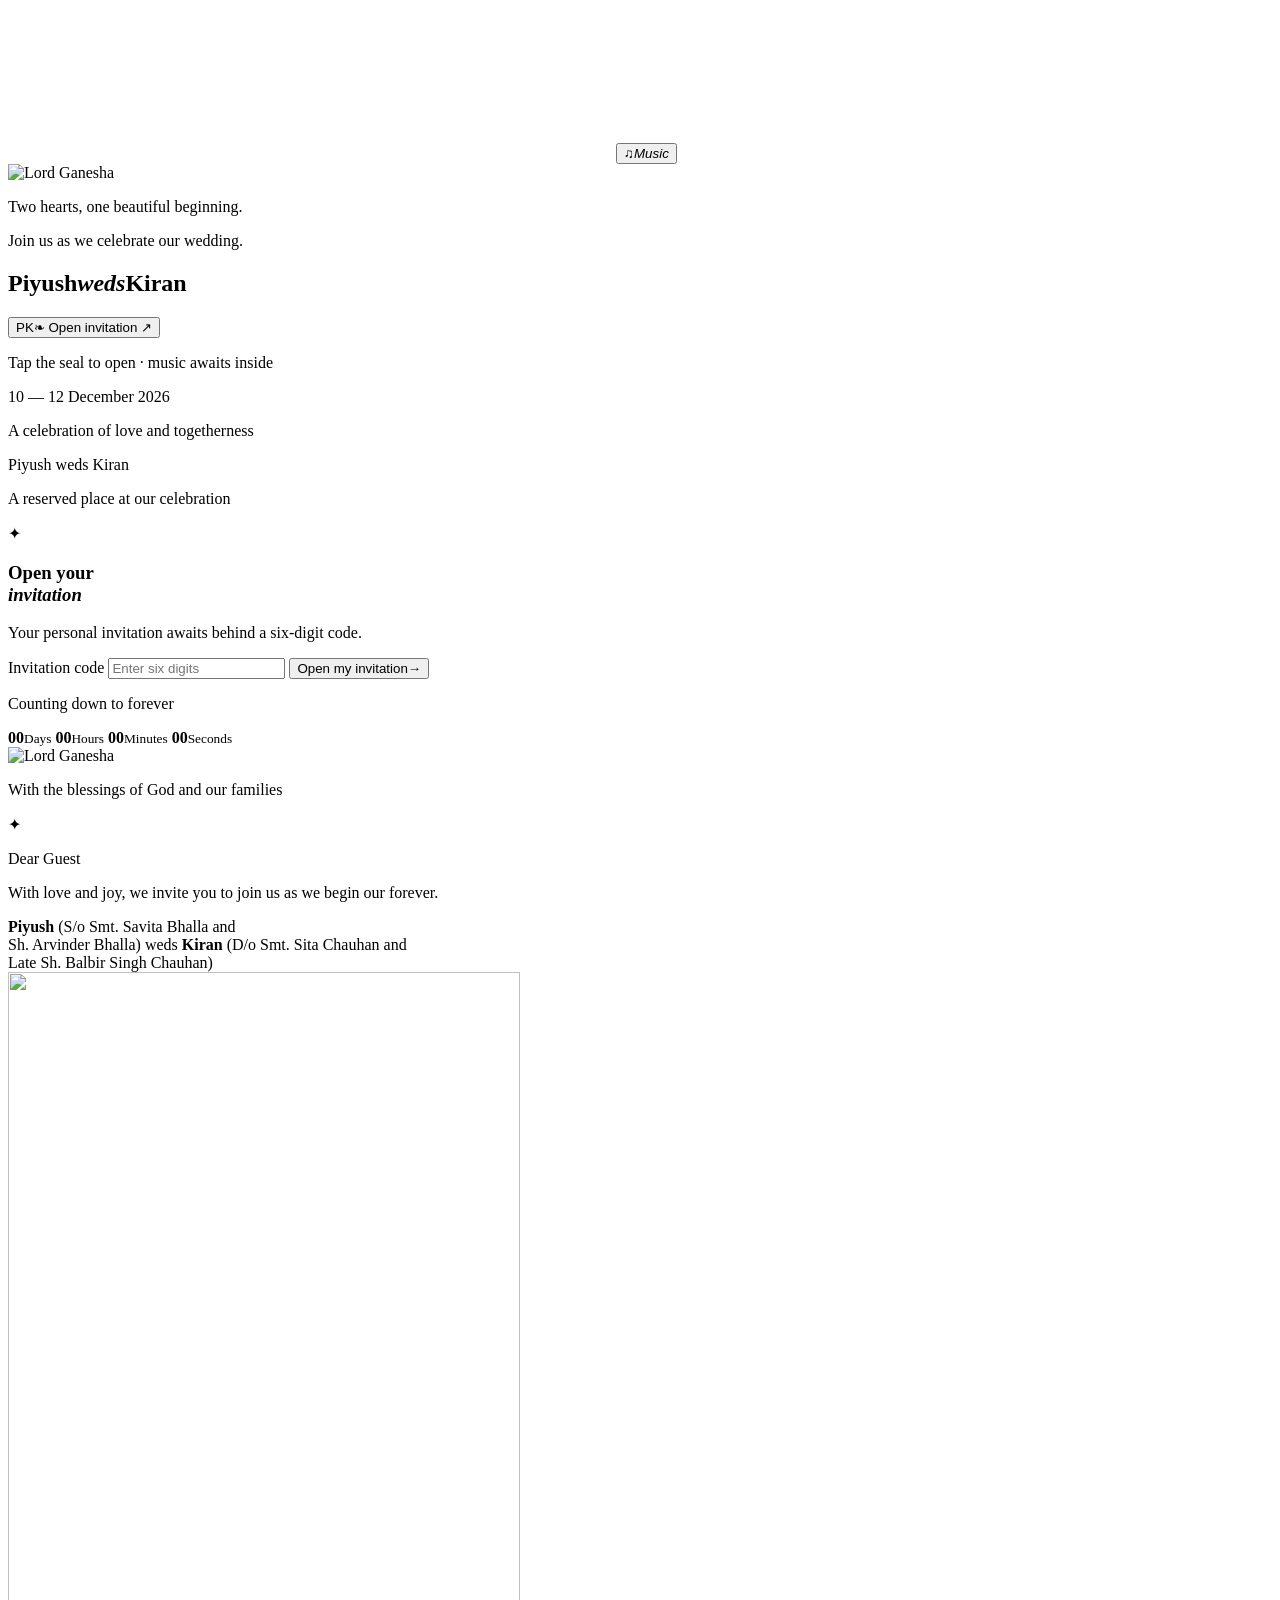
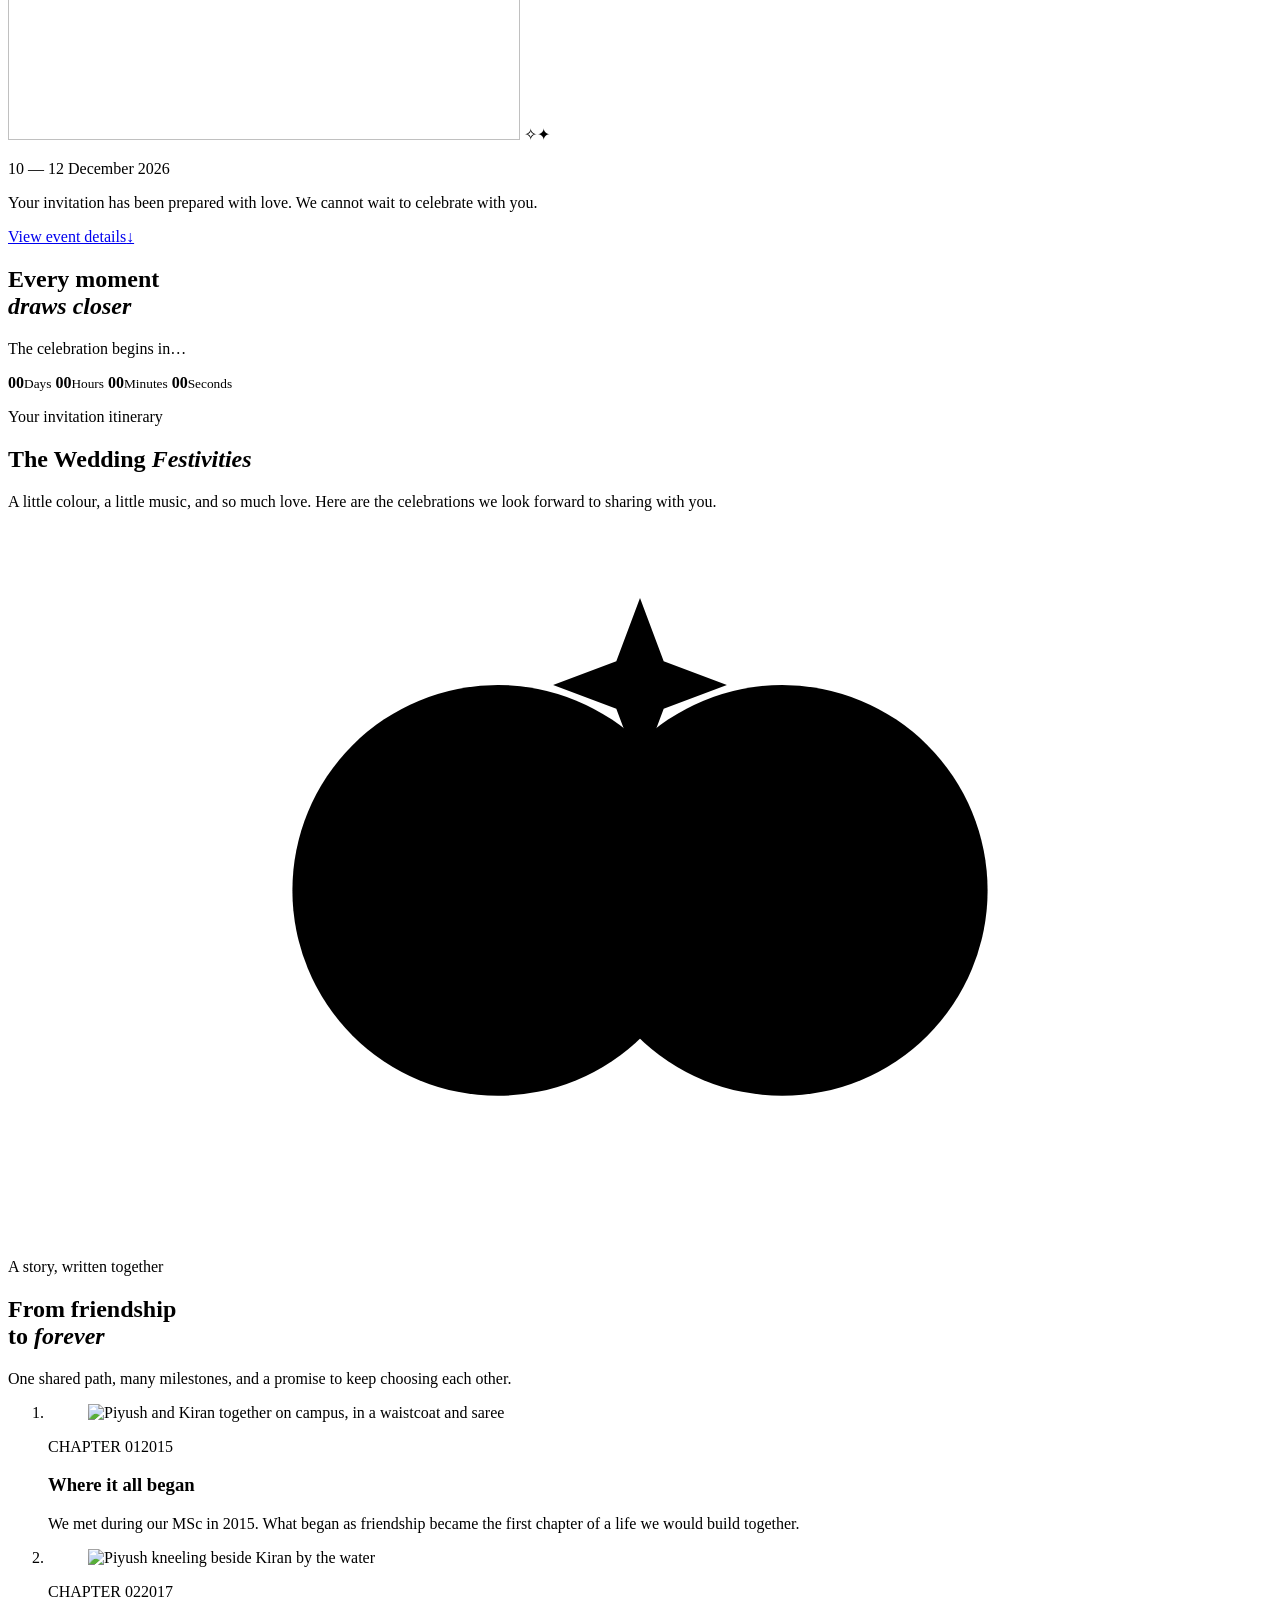
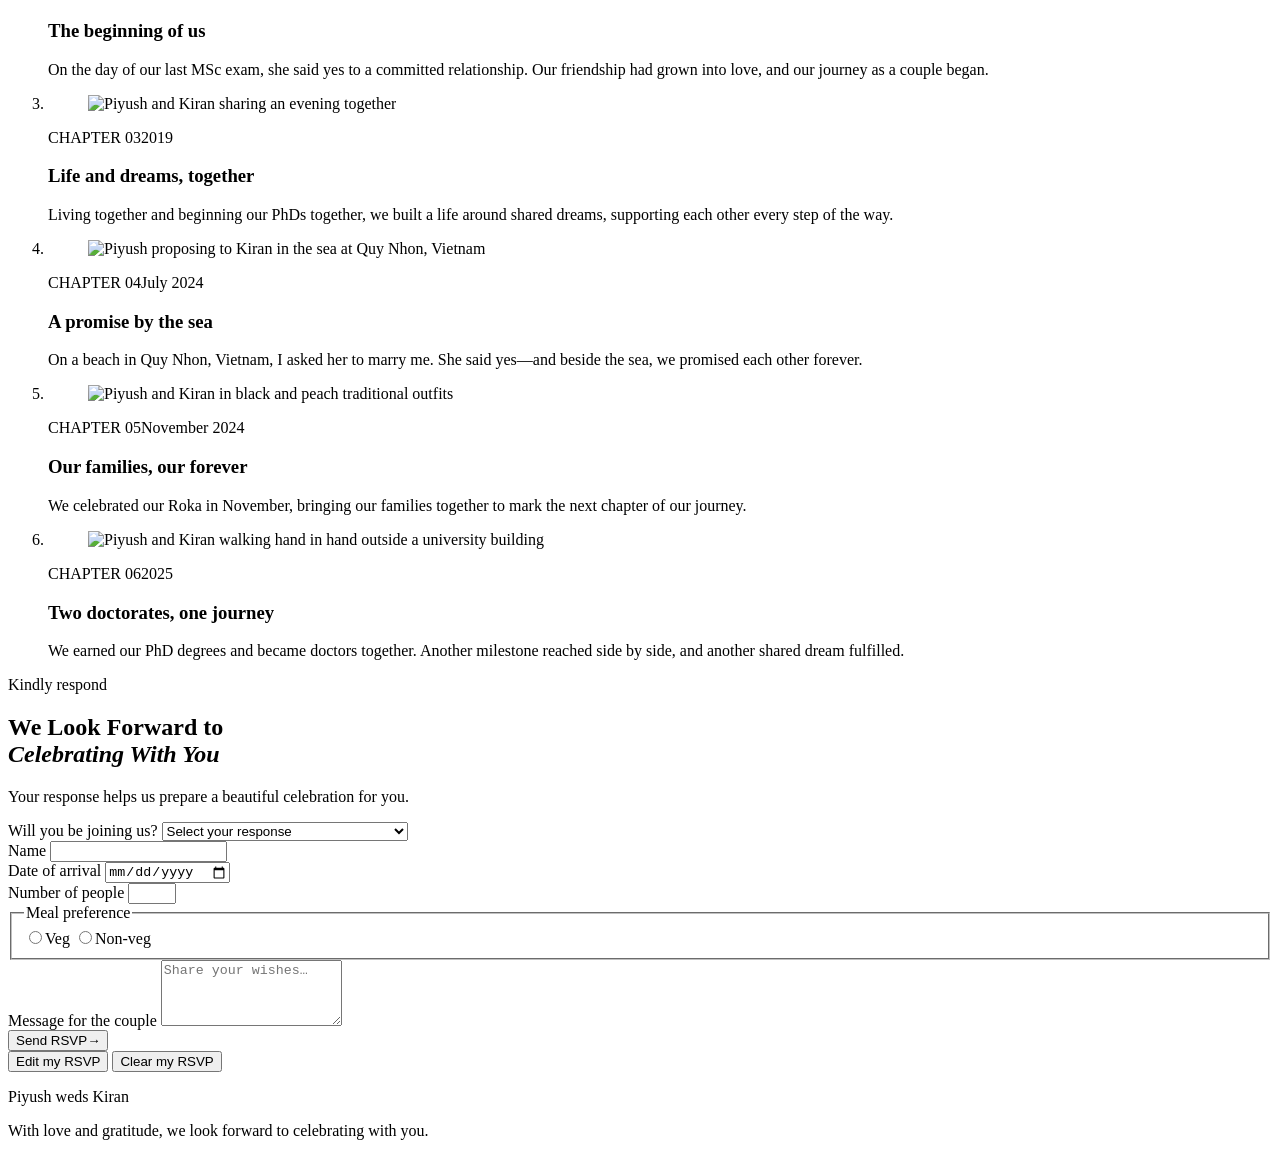
==== commit 4869cb63: "Add files via upload" ====
--- a/index.html
+++ b/index.html
@@ -9,12 +9,13 @@
     <link rel="preconnect" href="https://fonts.googleapis.com">
     <link rel="preconnect" href="https://fonts.gstatic.com" crossorigin>
     <link href="https://fonts.googleapis.com/css2?family=Bodoni+Moda:opsz,ital,wght@6..96,0,400;6..96,0,500;6..96,0,600;6..96,1,400;6..96,1,500&family=Cormorant+Garamond:ital,wght@0,400;0,500;0,600;1,400;1,500;1,600&family=DM+Sans:opsz,wght@9..40,400;9..40,500;9..40,600;9..40,700&family=Marcellus&family=Pinyon+Script&display=swap" rel="stylesheet">
-    <link rel="stylesheet" href="assets/rebuild.css?v=mobile-story-8">
-    <link rel="stylesheet" href="assets/door-entrance.css?v=mobile-story-8">
-    <link rel="stylesheet" href="assets/ivory-celebrations.css?v=mobile-story-8">
-    <link rel="stylesheet" href="assets/final-refinements.css?v=mobile-story-8">
-    <link rel="stylesheet" href="assets/couple-and-numerals.css?v=mobile-story-8">
-    <link rel="stylesheet" href="assets/story-garden.css?v=mobile-story-8">
+    <link rel="stylesheet" href="assets/rebuild.css?v=swipe-story-10">
+    <link rel="stylesheet" href="assets/door-entrance.css?v=swipe-story-10">
+    <link rel="stylesheet" href="assets/ivory-celebrations.css?v=swipe-story-10">
+    <link rel="stylesheet" href="assets/final-refinements.css?v=swipe-story-10">
+    <link rel="stylesheet" href="assets/couple-and-numerals.css?v=swipe-story-10">
+    <link rel="stylesheet" href="assets/story-garden.css?v=swipe-story-10">
+    <link rel="stylesheet" href="assets/swipe-story.css?v=swipe-story-10">
   </head>
   <body>
     <audio id="weddingMusic" preload="metadata" loop>
@@ -129,7 +130,7 @@
         <div class="screen-shell">
           <article class="reveal-invitation personal-card">
             <img class="ganpati-art invitation-ganpati" src="assets/ganpati.png" alt="Lord Ganesha" width="96" height="112" loading="lazy" decoding="async">
-            <p class="eyebrow">With the blessings of our families</p>
+            <p class="eyebrow">With the blessings of God and our families</p>
             <div class="reveal-rule" aria-hidden="true"><span>✦</span></div>
             <p id="personalGreeting" class="personal-greeting">Dear Guest</p>
             <p class="guest-invite-copy">With love and joy, we invite you to join us as we begin our forever.</p>
@@ -173,7 +174,14 @@
           <h2 id="celebrations-title">The Wedding <em>Festivities</em></h2>
           <p>A little colour, a little music, and so much love. Here are the celebrations we look forward to sharing with you.</p>
         </header>
-        <div id="eventList" class="event-list"></div>
+        <div class="events-carousel" role="region" aria-roledescription="carousel" aria-label="Invited wedding events">
+          <div id="eventNavigation" class="event-navigation" hidden>
+            <p class="swipe-hint"><span aria-hidden="true">↔</span> <span class="touch-hint">Swipe to explore</span><span class="desktop-hint">Explore your itinerary</span></p>
+            <div class="event-arrows"><button id="eventPrevious" type="button" aria-label="Previous events" aria-controls="eventList">←</button><button id="eventNext" type="button" aria-label="Next events" aria-controls="eventList">→</button></div>
+          </div>
+          <div id="eventList" class="event-list"></div>
+          <div id="eventPagination" class="event-pagination" hidden><div id="eventDots" class="event-dots" aria-label="Choose events"></div><p id="eventPosition" class="event-position" role="status" aria-live="polite" aria-atomic="true"></p></div>
+        </div>
       </section>
 
       <section class="story-section cinema-section" aria-labelledby="story-title">
@@ -185,25 +193,29 @@
             <p>One shared path, many milestones, and a promise to keep choosing each other.</p>
           </header>
           <ol class="story-timeline">
-            <li class="story-chapter">
-              <figure class="chapter-scene animated-portrait"><img src="assets/story-2015.jpg?v=mobile-story-8" alt="Piyush and Kiran as cartoon students with books in a leafy university courtyard" width="1536" height="1024" loading="eager" decoding="async"></figure>
-              <div class="chapter-copy"><time datetime="2015">2015</time><h3>It began in MSc</h3><p>We met during our MSc and soon became friends.</p></div>
-            </li>
-            <li class="story-chapter">
-              <figure class="chapter-scene animated-portrait"><img src="assets/story-2017.jpg?v=mobile-story-8" alt="The cartoon couple holding hands on a university walkway after their exams" width="1536" height="1024" loading="eager" decoding="async"></figure>
-              <div class="chapter-copy"><time datetime="2017">2017</time><h3>She said yes</h3><p>On the last exam of our fourth semester, friendship became something more.</p></div>
-            </li>
-            <li class="story-chapter">
-              <figure class="chapter-scene animated-portrait"><img src="assets/story-2019.jpg?v=mobile-story-8" alt="The cartoon couple studying together in a warm university library" width="1536" height="1024" loading="eager" decoding="async"></figure>
-              <div class="chapter-copy"><time datetime="2019">2019</time><h3>A shared pursuit</h3><p>We enrolled in our PhDs together and kept growing side by side.</p></div>
-            </li>
-            <li class="story-chapter">
-              <figure class="chapter-scene animated-portrait"><img src="assets/story-2024.jpg?v=mobile-story-8" alt="The cartoon couple celebrating their promise in a Vietnamese lantern garden" width="1536" height="1024" loading="eager" decoding="async"></figure>
-              <div class="chapter-copy"><time datetime="2024">2024</time><h3>Vietnam &amp; the Roka</h3><p>A proposal in Vietnam, followed by our Roka in November.</p></div>
-            </li>
-            <li class="story-chapter">
-              <figure class="chapter-scene animated-portrait"><img src="assets/story-2025.jpg?v=mobile-story-8" alt="The cartoon couple in doctoral gowns holding diplomas on a university lawn" width="1536" height="1024" loading="eager" decoding="async"></figure>
-              <div class="chapter-copy"><time datetime="2025">2025</time><h3>Two doctorates</h3><p>We earned our doctorates together—another dream, fulfilled as a team.</p></div>
+            <li class="story-chapter story-photo-chapter">
+              <figure class="chapter-scene"><img src="assets/story-photo-2015.jpg?v=swipe-story-10" alt="Piyush and Kiran together on campus, in a waistcoat and saree" width="1167" height="1600" loading="lazy" decoding="async"></figure>
+              <div class="chapter-copy"><span class="chapter-number" aria-hidden="true">CHAPTER 01</span><time datetime="2015">2015</time><h3>Where it all began</h3><p>We met during our MSc in 2015. What began as friendship became the first chapter of a life we would build together.</p></div>
+            </li>
+            <li class="story-chapter story-photo-chapter">
+              <figure class="chapter-scene"><img src="assets/story-photo-2017.jpg?v=swipe-story-10" alt="Piyush kneeling beside Kiran by the water" width="1167" height="1600" loading="lazy" decoding="async"></figure>
+              <div class="chapter-copy"><span class="chapter-number" aria-hidden="true">CHAPTER 02</span><time datetime="2017">2017</time><h3>The beginning of us</h3><p>On the day of our last MSc exam, she said yes to a committed relationship. Our friendship had grown into love, and our journey as a couple began.</p></div>
+            </li>
+            <li class="story-chapter story-photo-chapter">
+              <figure class="chapter-scene"><img src="assets/story-photo-2019.jpg?v=swipe-story-10" alt="Piyush and Kiran sharing an evening together" width="1200" height="1600" loading="lazy" decoding="async"></figure>
+              <div class="chapter-copy"><span class="chapter-number" aria-hidden="true">CHAPTER 03</span><time datetime="2019">2019</time><h3>Life and dreams, together</h3><p>Living together and beginning our PhDs together, we built a life around shared dreams, supporting each other every step of the way.</p></div>
+            </li>
+            <li class="story-chapter story-photo-chapter">
+              <figure class="chapter-scene"><img src="assets/story-photo-2024-proposal.jpg?v=swipe-story-10" alt="Piyush proposing to Kiran in the sea at Quy Nhon, Vietnam" width="878" height="1600" loading="lazy" decoding="async"></figure>
+              <div class="chapter-copy"><span class="chapter-number" aria-hidden="true">CHAPTER 04</span><time datetime="2024-07">July 2024</time><h3>A promise by the sea</h3><p>On a beach in Quy Nhon, Vietnam, I asked her to marry me. She said yes—and beside the sea, we promised each other forever.</p></div>
+            </li>
+            <li class="story-chapter story-photo-chapter">
+              <figure class="chapter-scene"><img src="assets/story-photo-2024-roka.jpg?v=swipe-story-10" alt="Piyush and Kiran in black and peach traditional outfits" width="1167" height="1600" loading="lazy" decoding="async"></figure>
+              <div class="chapter-copy"><span class="chapter-number" aria-hidden="true">CHAPTER 05</span><time datetime="2024-11">November 2024</time><h3>Our families, our forever</h3><p>We celebrated our Roka in November, bringing our families together to mark the next chapter of our journey.</p></div>
+            </li>
+            <li class="story-chapter story-photo-chapter">
+              <figure class="chapter-scene"><img src="assets/story-photo-2025.jpg?v=swipe-story-10" alt="Piyush and Kiran walking hand in hand outside a university building" width="1200" height="1600" loading="lazy" decoding="async"></figure>
+              <div class="chapter-copy"><span class="chapter-number" aria-hidden="true">CHAPTER 06</span><time datetime="2025">2025</time><h3>Two doctorates, one journey</h3><p>We earned our PhD degrees and became doctors together. Another milestone reached side by side, and another shared dream fulfilled.</p></div>
             </li>
           </ol>
         </div>
@@ -266,7 +278,8 @@
       </footer>
     </main>
 
-    <script src="assets/event-designs.js?v=mobile-story-8" defer></script>
-    <script src="assets/app.js?v=mobile-story-8" defer></script>
+    <script src="assets/event-designs.js?v=swipe-story-10" defer></script>
+    <script src="assets/event-carousel.js?v=swipe-story-10" defer></script>
+    <script src="assets/app.js?v=swipe-story-10" defer></script>
   </body>
 </html>
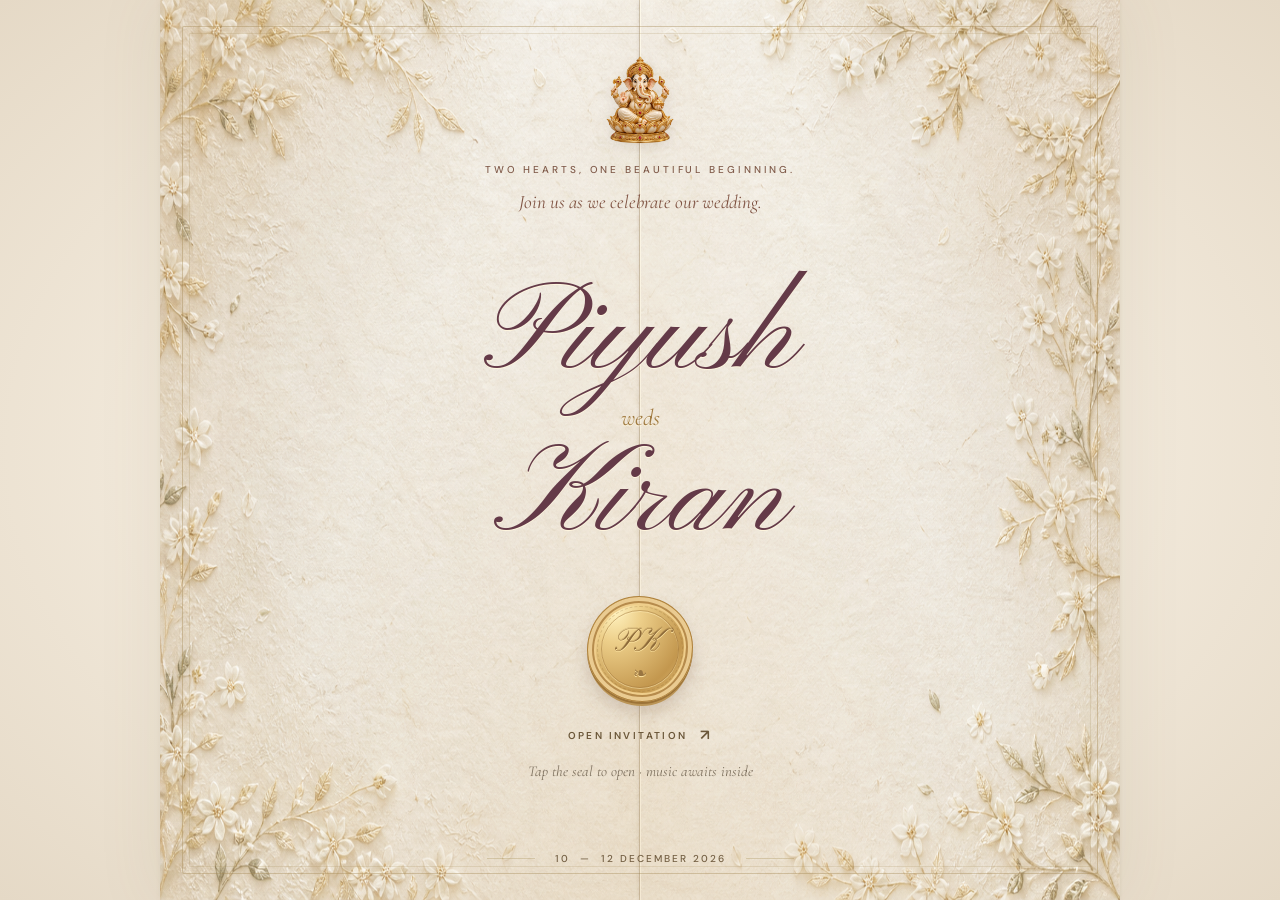
==== commit 201912c9: "Add files via upload" ====
--- a/index.html
+++ b/index.html
@@ -16,6 +16,7 @@
     <link rel="stylesheet" href="assets/couple-and-numerals.css?v=swipe-story-10">
     <link rel="stylesheet" href="assets/story-garden.css?v=swipe-story-10">
     <link rel="stylesheet" href="assets/swipe-story.css?v=swipe-story-10">
+    <link rel="stylesheet" href="assets/poetic-story.css?v=poetic-story-11">
   </head>
   <body>
     <audio id="weddingMusic" preload="metadata" loop>
@@ -192,30 +193,30 @@
             <h2 id="story-title">From friendship<br>to <em>forever</em></h2>
             <p>One shared path, many milestones, and a promise to keep choosing each other.</p>
           </header>
-          <ol class="story-timeline">
-            <li class="story-chapter story-photo-chapter">
-              <figure class="chapter-scene"><img src="assets/story-photo-2015.jpg?v=swipe-story-10" alt="Piyush and Kiran together on campus, in a waistcoat and saree" width="1167" height="1600" loading="lazy" decoding="async"></figure>
-              <div class="chapter-copy"><span class="chapter-number" aria-hidden="true">CHAPTER 01</span><time datetime="2015">2015</time><h3>Where it all began</h3><p>We met during our MSc in 2015. What began as friendship became the first chapter of a life we would build together.</p></div>
-            </li>
-            <li class="story-chapter story-photo-chapter">
-              <figure class="chapter-scene"><img src="assets/story-photo-2017.jpg?v=swipe-story-10" alt="Piyush kneeling beside Kiran by the water" width="1167" height="1600" loading="lazy" decoding="async"></figure>
-              <div class="chapter-copy"><span class="chapter-number" aria-hidden="true">CHAPTER 02</span><time datetime="2017">2017</time><h3>The beginning of us</h3><p>On the day of our last MSc exam, she said yes to a committed relationship. Our friendship had grown into love, and our journey as a couple began.</p></div>
-            </li>
-            <li class="story-chapter story-photo-chapter">
-              <figure class="chapter-scene"><img src="assets/story-photo-2019.jpg?v=swipe-story-10" alt="Piyush and Kiran sharing an evening together" width="1200" height="1600" loading="lazy" decoding="async"></figure>
-              <div class="chapter-copy"><span class="chapter-number" aria-hidden="true">CHAPTER 03</span><time datetime="2019">2019</time><h3>Life and dreams, together</h3><p>Living together and beginning our PhDs together, we built a life around shared dreams, supporting each other every step of the way.</p></div>
-            </li>
-            <li class="story-chapter story-photo-chapter">
-              <figure class="chapter-scene"><img src="assets/story-photo-2024-proposal.jpg?v=swipe-story-10" alt="Piyush proposing to Kiran in the sea at Quy Nhon, Vietnam" width="878" height="1600" loading="lazy" decoding="async"></figure>
-              <div class="chapter-copy"><span class="chapter-number" aria-hidden="true">CHAPTER 04</span><time datetime="2024-07">July 2024</time><h3>A promise by the sea</h3><p>On a beach in Quy Nhon, Vietnam, I asked her to marry me. She said yes—and beside the sea, we promised each other forever.</p></div>
-            </li>
-            <li class="story-chapter story-photo-chapter">
-              <figure class="chapter-scene"><img src="assets/story-photo-2024-roka.jpg?v=swipe-story-10" alt="Piyush and Kiran in black and peach traditional outfits" width="1167" height="1600" loading="lazy" decoding="async"></figure>
-              <div class="chapter-copy"><span class="chapter-number" aria-hidden="true">CHAPTER 05</span><time datetime="2024-11">November 2024</time><h3>Our families, our forever</h3><p>We celebrated our Roka in November, bringing our families together to mark the next chapter of our journey.</p></div>
-            </li>
-            <li class="story-chapter story-photo-chapter">
-              <figure class="chapter-scene"><img src="assets/story-photo-2025.jpg?v=swipe-story-10" alt="Piyush and Kiran walking hand in hand outside a university building" width="1200" height="1600" loading="lazy" decoding="async"></figure>
-              <div class="chapter-copy"><span class="chapter-number" aria-hidden="true">CHAPTER 06</span><time datetime="2025">2025</time><h3>Two doctorates, one journey</h3><p>We earned our PhD degrees and became doctors together. Another milestone reached side by side, and another shared dream fulfilled.</p></div>
+          <ol class="story-timeline poetic-timeline">
+            <li class="poetic-chapter">
+              <svg class="story-linework" viewBox="0 0 600 420" preserveAspectRatio="none" aria-hidden="true" focusable="false"><path d="M52 380V110Q52 45 120 45H480Q548 45 548 110V380ZM72 365V115Q72 66 125 66H475Q528 66 528 115V365 M35 380H565 M235 45V27L300 8L365 27V45 M280 30H320"/></svg>
+              <div class="poetic-copy"><time datetime="2015">2015</time><h3>Where our paths met</h3><p>In the corridors of our MSc, we found a friendship in 2015. Quietly, a shared chapter began—one that would become our story.</p><span class="story-flourish" aria-hidden="true">✧</span></div>
+            </li>
+            <li class="poetic-chapter">
+              <svg class="story-linework" viewBox="0 0 600 420" preserveAspectRatio="none" aria-hidden="true" focusable="false"><path d="M300 72Q180 35 45 60V365Q180 340 300 385Q420 340 555 365V60Q420 35 300 72 M300 72V105 M300 350V385 M60 80V345 M540 80V345 M270 48Q270 24 300 42Q330 24 330 48Q330 65 300 80Q270 65 270 48"/></svg>
+              <div class="poetic-copy"><time datetime="2017">2017</time><h3>The beginning of us</h3><p>On the day of our last MSc exam, she said yes to a committed relationship. One chapter closed; the story of us opened.</p><span class="story-flourish" aria-hidden="true">✧</span></div>
+            </li>
+            <li class="poetic-chapter">
+              <svg class="story-linework" viewBox="0 0 600 420" preserveAspectRatio="none" aria-hidden="true" focusable="false"><path d="M55 380V115L300 20L545 115V380ZM80 360V130 M520 130V360 M225 50V25H190V65 M250 380V352H350V380 M282 81Q282 61 300 75Q318 61 318 81Q318 94 300 105Q282 94 282 81"/></svg>
+              <div class="poetic-copy"><time datetime="2019">2019</time><h3>A life woven together</h3><p>In 2019, we began our PhDs together. Sharing a home, our days and our dreams, we learned to grow side by side.</p><span class="story-flourish" aria-hidden="true">✧</span></div>
+            </li>
+            <li class="poetic-chapter">
+              <svg class="story-linework" viewBox="0 0 600 420" preserveAspectRatio="none" aria-hidden="true" focusable="false"><path d="M50 350V115Q50 35 130 35H470Q550 35 550 115V350 M35 354Q65 330 95 354T155 354T215 354T275 354T335 354T395 354T455 354T515 354T575 354 M35 375Q65 351 95 375T155 375T215 375T275 375T335 375T395 375T455 375T515 375T575 375 M280 76A20 20 0 1 0 320 76 M282 54L300 35L318 54L300 72Z"/></svg>
+              <div class="poetic-copy"><time datetime="2024-07">July 2024</time><h3>Where the sea heard yes</h3><p>On a beach in Quy Nhon, Vietnam, I asked her to marry me. She said yes, and the waves carried the beginning of our forever.</p><span class="story-flourish" aria-hidden="true">✧</span></div>
+            </li>
+            <li class="poetic-chapter">
+              <svg class="story-linework" viewBox="0 0 600 420" preserveAspectRatio="none" aria-hidden="true" focusable="false"><path d="M55 380V105H545V380 M35 380H565 M35 105L300 20L565 105Z M80 120V365 M520 120V365 M55 105Q110 150 165 105Q220 150 275 105 M325 105Q380 150 435 105Q490 150 545 105 M288 72A14 14 0 1 0 288 100A14 14 0 1 0 288 72 M312 72A14 14 0 1 0 312 100A14 14 0 1 0 312 72"/></svg>
+              <div class="poetic-copy"><time datetime="2024-11">November 2024</time><h3>Two families, one promise</h3><p>Our Roka brought our families together in November. Surrounded by their love, our promise found a place in all their hearts.</p><span class="story-flourish" aria-hidden="true">✧</span></div>
+            </li>
+            <li class="poetic-chapter">
+              <svg class="story-linework" viewBox="0 0 600 420" preserveAspectRatio="none" aria-hidden="true" focusable="false"><path d="M80 50H510Q545 50 545 80V350Q545 380 510 380H80Q50 380 50 350V80Q50 50 80 50 M80 50V350Q80 380 50 350 M80 350H520 M240 68L300 40L360 68L300 96Z M265 83V103Q300 125 335 103V83 M360 68V114 M365 114L360 130L355 114 M480 350V400L497 387L514 400V350"/></svg>
+              <div class="poetic-copy"><time datetime="2025">2025</time><h3>Two doctors, one dream</h3><p>In 2025, we earned our PhD degrees and became doctors together. Years of work became a shared joy—another dream reached hand in hand.</p><span class="story-flourish" aria-hidden="true">✧</span></div>
             </li>
           </ol>
         </div>
@@ -273,6 +274,7 @@
       </section>
 
       <footer class="site-footer cinema-section">
+        <img class="footer-together" src="assets/footer-together.png" alt="Piyush and Kiran walking hand in hand into their next chapter" width="1024" height="1536" loading="lazy" decoding="async">
         <p class="footer-names">Piyush <span>weds</span> Kiran</p>
         <p>With love and gratitude, we look forward to celebrating with you.</p>
       </footer>
--- a/assets/rebuild.css
+++ b/assets/rebuild.css
@@ -0,0 +1,319 @@
+:root {
+  --ink: #130d0d;
+  --wine: #5c2428;
+  --wine-deep: #2b1014;
+  --silk: #8f3134;
+  --gold: #efc464;
+  --gold-soft: #f5d58c;
+  --paper: #fbf1d5;
+  --cream: #fff7e9;
+  --muted: #d8c69f;
+  --line: rgba(239, 196, 100, .64);
+  --sans: "DM Sans", sans-serif;
+  --display: "Bodoni Moda", Georgia, serif;
+  --editorial: "Cormorant Garamond", Georgia, serif;
+  --script: "Pinyon Script", "Apple Chancery", cursive;
+}
+
+* { box-sizing: border-box; }
+html { scroll-behavior: smooth; -webkit-text-size-adjust: 100%; text-size-adjust: 100%; }
+body { min-width: 320px; margin: 0; color: var(--paper); background: #0e0a09; font-family: var(--sans); overflow-x: hidden; }
+button, input, select, textarea { font: inherit; }
+button, select { cursor: pointer; }
+button:disabled, input:disabled, select:disabled, textarea:disabled { cursor: default; opacity: .58; }
+button, a { -webkit-tap-highlight-color: transparent; }
+a { color: inherit; }
+.hidden { display: none !important; }
+
+#snow, #fireworks { pointer-events: none; position: fixed; inset: 0; z-index: 20; }
+#snow { z-index: 22; }
+#fireworks { z-index: 21; }
+
+.reveal-page { isolation: isolate; position: relative; min-height: 100svh; overflow: hidden; background: #0e0a09; }
+.reveal-page::before {
+  position: absolute; z-index: -3; inset: 0; content: "";
+  background:
+    linear-gradient(90deg, rgba(17, 8, 7, .45), transparent 24% 76%, rgba(17, 8, 7, .45)),
+    radial-gradient(ellipse at 50% 27%, transparent 8%, rgba(11, 7, 8, .18) 44%, rgba(7, 5, 6, .75) 100%),
+    url("royal-palace-wedding.png") center / cover;
+  animation: camera-push 16s ease-in-out infinite alternate; transform: scale(1.02);
+}
+.reveal-page::after { position: absolute; z-index: -1; inset: 15px; border: 1px solid rgba(235, 190, 91, .44); content: ""; pointer-events: none; }
+.opening-screen::before { position: fixed; }
+.invitation { overflow: visible; }
+.invitation::before { position: fixed; }
+.cinema-section { position: relative; }
+
+.screen-shell { display: grid; place-items: center; min-height: 100svh; padding: 82px 22px 54px; }
+.screen-intro { position: absolute; top: 42px; left: 50%; width: min(720px, calc(100% - 120px)); transform: translateX(-50%); text-align: center; text-shadow: 0 2px 13px #130707; }
+.screen-intro .eyebrow { margin-bottom: 5px; }
+.top-names { margin: 0; font: 500 clamp(1.05rem, 2vw, 1.45rem)/1 var(--editorial); letter-spacing: .035em; }
+.top-names span { color: var(--gold); font-family: var(--display); }
+
+.sound-button { position: fixed; z-index: 30; top: max(30px, env(safe-area-inset-top)); right: 34px; display: inline-flex; align-items: center; gap: 9px; min-height: 53px; padding: 12px 18px; border: 1px solid var(--line); background: rgba(21, 16, 15, .72); color: var(--paper); box-shadow: 0 12px 28px rgba(0, 0, 0, .23); backdrop-filter: blur(10px); transition: transform .25s ease, background .25s ease; }
+.sound-button:hover { transform: translateY(-2px); background: rgba(91, 35, 38, .78); }
+.sound-button span { color: var(--gold); font-size: 1.15rem; }
+.sound-button i { font: 600 .91rem/1 var(--sans); font-style: normal; }
+
+.reveal-stage { display: grid; place-items: center; min-height: 100svh; padding: 96px 20px 44px; }
+.ambient-lanterns { position: absolute; z-index: 0; inset: 0; overflow: hidden; pointer-events: none; }
+.reveal-stage > .reveal-invitation, .auth-screen .screen-shell { position: relative; z-index: 1; }
+.invitation > :not(.ambient-lanterns) { position: relative; z-index: 1; }
+.lantern { position: absolute; top: 0; width: 54px; height: 82px; border: 1px solid rgba(248, 203, 98, .72); border-radius: 7px 7px 14px 14px; background: radial-gradient(circle at 50% 47%, rgba(255, 239, 160, .96) 0 8%, rgba(236, 171, 69, .76) 23%, rgba(116, 51, 27, .2) 57%, transparent 74%); box-shadow: 0 20px 39px rgba(226, 153, 44, .34), inset 0 0 15px rgba(255, 233, 152, .32); transform-origin: 50% -65px; animation: lantern-sway 5.6s ease-in-out infinite alternate; }
+.lantern::before { position: absolute; top: -70px; left: 50%; width: 1px; height: 70px; background: linear-gradient(transparent, rgba(248, 203, 98, .85)); content: ""; }
+.lantern::after { position: absolute; inset: 8px; border: 1px solid rgba(255, 232, 168, .5); border-radius: 4px 4px 10px 10px; content: ""; }
+.lantern:nth-child(1) { left: 8%; animation-delay: -1.1s; }
+.lantern:nth-child(2) { left: calc(50% - 27px); top: -38px; transform: scale(.72); animation-delay: -3.4s; opacity: .82; }
+.lantern:nth-child(3) { right: 9%; animation-delay: -2.2s; }
+.invitation-lanterns { position: fixed; z-index: 0; height: 100svh; }
+.invitation-lanterns .lantern:nth-child(2) { display: none; }
+.reveal-silks { position: absolute; z-index: -1; inset: 0; overflow: hidden; pointer-events: none; }
+.reveal-silk { position: absolute; top: -5%; width: 43%; height: 110%; overflow: hidden; background: linear-gradient(90deg, rgba(44, 13, 16, .94), rgba(124, 43, 40, .5) 48%, rgba(22, 6, 8, .9)), repeating-linear-gradient(90deg, rgba(255, 255, 255, .08) 0 1px, transparent 1px 26px); box-shadow: inset -20px 0 70px rgba(0, 0, 0, .42), 0 0 40px rgba(46, 4, 8, .35); transition: transform 2.05s cubic-bezier(.16,.78,.12,1), opacity 1.65s ease; }
+.reveal-silk::before { position: absolute; inset: 0; background: linear-gradient(105deg, transparent 8%, rgba(255, 222, 142, .03) 36%, rgba(255, 235, 185, .20) 48%, rgba(255, 222, 142, .03) 60%, transparent 84%); content: ""; transform: translateX(-120%); animation: silk-sheen 5.5s ease-in-out infinite; }
+.reveal-silk::after { position: absolute; top: 0; width: 4px; height: 100%; background: linear-gradient(180deg, transparent, rgba(255, 215, 115, .82) 15% 85%, transparent); box-shadow: 0 0 17px rgba(255, 199, 88, .62); content: ""; }
+.reveal-silk.left::after { right: 0; }
+.reveal-silk.right::after { right: 0; }
+.reveal-silk.left { left: 0; transform-origin: left; }
+.reveal-silk.right { right: 0; transform: scaleX(-1); transform-origin: right; }
+.opening-exit .reveal-silk.left { transform: translateX(-112%) rotate(-3deg); opacity: .42; }
+.opening-exit .reveal-silk.right { transform: translateX(112%) scaleX(-1) rotate(-3deg); opacity: .42; }
+.opening-exit .opening-card { opacity: 0; transform: scale(.97) translateY(-18px); transition: opacity .75s ease .62s, transform .75s ease .62s; }
+
+.reveal-invitation { display: grid; position: relative; width: min(670px, 100%); padding: clamp(31px, 6vw, 66px) clamp(26px, 7vw, 72px); border: 1px solid rgba(245, 205, 110, .75); border-radius: 48% 48% 3px 3px / 12% 12% 3px 3px; background: linear-gradient(145deg, rgba(30, 22, 18, .94), rgba(7, 7, 8, .80)), rgba(20, 17, 16, .72); box-shadow: 0 30px 80px rgba(0, 0, 0, .50), inset 0 0 0 9px rgba(240, 191, 89, .06); overflow: hidden; text-align: center; backdrop-filter: blur(8px); }
+.reveal-invitation::before { display: grid; position: relative; z-index: 1; width: 42px; height: 42px; margin: 0 auto 22px; border: 1px solid rgba(239, 196, 100, .65); border-radius: 50%; color: var(--gold); content: "✦"; font-size: 1rem; line-height: 1; place-items: center; animation: soft-pulse 3.2s ease-in-out infinite; }
+.reveal-invitation::after { position: absolute; inset: -35%; z-index: 0; background: radial-gradient(circle at 50% 35%, rgba(255, 226, 152, .11), transparent 31%), linear-gradient(115deg, transparent 35%, rgba(248, 212, 128, .08) 50%, transparent 64%); content: ""; transform: translateX(-24%); animation: card-lustre 9s ease-in-out infinite; pointer-events: none; }
+.reveal-invitation > * { position: relative; z-index: 1; }
+.opening-card { opacity: 0; transform: translateY(20px) scale(.985); transition: opacity .85s ease, transform .85s ease; }
+.opening-card.is-visible { opacity: 1; transform: translateY(0) scale(1); }
+.opening-card.is-visible .eyebrow { animation: ceremonial-rise .65s .12s both ease-out; }
+.opening-card.is-visible .reveal-rule { animation: ceremonial-rise .65s .24s both ease-out; }
+.opening-card.is-visible .display-names { animation: ceremonial-rise .8s .35s both cubic-bezier(.19,.78,.17,1); }
+.opening-card.is-visible .event-date { animation: ceremonial-rise .6s .56s both ease-out; }
+.opening-card.is-visible .reveal-copy { animation: ceremonial-rise .65s .68s both ease-out; }
+.opening-card.is-visible .reveal-actions { animation: ceremonial-rise .65s .8s both ease-out; }
+.eyebrow { margin: 0; color: var(--gold); font: 700 clamp(.66rem, 1.45vw, .8rem)/1.45 var(--sans); letter-spacing: .26em; text-transform: uppercase; }
+.reveal-rule { display: flex; align-items: center; gap: 16px; width: min(100%, 390px); margin: 21px auto 25px; color: var(--gold); }
+.reveal-rule::before, .reveal-rule::after { flex: 1; height: 1px; background: linear-gradient(90deg, transparent, var(--line)); content: ""; }
+.reveal-rule::after { background: linear-gradient(90deg, var(--line), transparent); }
+.reveal-rule span { font-size: .86rem; }
+.display-names { display: grid; gap: 0; justify-items: center; }
+.display-names strong { max-width: 100%; overflow-wrap: anywhere; color: var(--paper); font: 500 clamp(3.2rem, 9.8vw, 6.6rem)/.78 var(--display); letter-spacing: .025em; text-shadow: 0 3px 18px rgba(0,0,0,.38); }
+.display-names .amp { position: relative; z-index: 1; margin: .01em 0 -.08em; color: var(--gold); font: 400 clamp(2.4rem, 6vw, 4rem)/.72 var(--script); font-style: normal; text-shadow: 0 2px 14px rgba(120, 58, 15, .35); }
+.display-names.smaller strong { font-size: clamp(3rem, 8vw, 5.5rem); }
+.reveal-invitation .event-date { margin: 27px 0 0; color: var(--gold-soft); font: 700 clamp(.74rem, 1.7vw, .95rem)/1.5 var(--sans); letter-spacing: .25em; text-transform: uppercase; }
+.reveal-copy { max-width: 505px; margin: 27px auto 0; color: #f0e5cf; font: 400 clamp(1rem, 2.05vw, 1.2rem)/1.65 var(--editorial); }
+.reveal-actions { display: grid; gap: 13px; justify-items: center; margin-top: 34px; }
+.action-button { display: inline-flex; align-items: center; justify-content: space-between; gap: 28px; width: min(100%, 370px); min-height: 57px; padding: 14px 20px 14px 24px; border: 1px solid #f0c15c; border-radius: 2px; background: linear-gradient(90deg, #4b171d, #7a2e34 55%, #4b171d); color: #fff3d8; box-shadow: inset 0 0 0 4px rgba(255, 234, 180, .06), 0 10px 0 rgba(116, 67, 17, .62), 0 17px 33px rgba(0, 0, 0, .28); font: 700 .78rem/1 var(--sans); letter-spacing: .19em; text-decoration: none; text-transform: uppercase; transition: transform .23s ease, box-shadow .23s ease, filter .23s ease; }
+.action-button:hover { filter: brightness(1.12); transform: translateY(-3px); box-shadow: inset 0 0 0 4px rgba(255, 234, 180, .10), 0 13px 0 rgba(116, 67, 17, .62), 0 20px 38px rgba(0, 0, 0, .35); }
+.action-button:active { transform: translateY(3px); box-shadow: inset 0 0 0 4px rgba(255, 234, 180, .1), 0 5px 0 rgba(116, 67, 17, .62); }
+.action-button b { color: var(--gold); font: 400 1.5rem/1 var(--display); }
+.reveal-hint { color: #dacba9; font: 400 .82rem/1.5 var(--editorial); font-style: italic; }
+
+.auth-screen { min-height: 100svh; }
+.auth-screen::before { filter: saturate(.78) brightness(.72); }
+.login-card { width: min(610px, 100%); animation: card-arrival .9s both ease-out; }
+.login-card h1 { margin: 0; color: var(--paper); font: 400 clamp(2.6rem, 7vw, 4.7rem)/.9 var(--display); letter-spacing: .02em; }
+.login-card h1 em { display: inline-block; margin-top: .08em; font-family: var(--script); font-size: 1.16em; line-height: .75; }
+.login-card h1 em, .section-heading h2 em, .rsvp-intro h2 em { color: var(--gold); font-family: var(--editorial); font-style: italic; font-weight: 400; }
+.login-copy { max-width: 390px; margin: 22px auto 26px; color: #e7d9bb; font: 400 1rem/1.6 var(--editorial); }
+.pin-form { display: grid; gap: 12px; text-align: left; }
+.pin-form label, .form-field label, .meal-field legend { color: var(--gold-soft); font: 700 .7rem/1.3 var(--sans); letter-spacing: .17em; text-transform: uppercase; }
+.pin-form input, .form-field input, .form-field select, .form-field textarea { width: 100%; border: 1px solid rgba(241, 204, 121, .75); border-radius: 2px; outline: 0; background: rgba(17, 11, 12, .82); color: var(--paper); box-shadow: inset 0 0 0 3px rgba(245, 202, 107, .035); transition: border-color .2s ease, background .2s ease; }
+.pin-form input { min-height: 61px; padding: 14px 18px; font: 500 1.02rem/1 var(--sans); letter-spacing: .18em; text-align: center; }
+.pin-form input::placeholder { color: #bda987; letter-spacing: .08em; }
+.pin-form input:focus, .form-field input:focus, .form-field select:focus, .form-field textarea:focus { border-color: #ffe5a2; background: rgba(55, 24, 27, .78); }
+.pin-form .action-button { width: 100%; margin-top: 9px; }
+.form-message { min-height: 1.35em; margin: 2px 0 0; color: #ffd6b5; font-size: .86rem; text-align: center; }
+.mini-countdown { margin-top: 27px; padding-top: 20px; border-top: 1px solid rgba(239, 196, 100, .35); }
+.mini-countdown p { margin: 0 0 13px; color: #d9c299; font: .78rem/1 var(--editorial); font-style: italic; }
+.mini-countdown div, .grand-countdown { display: grid; grid-template-columns: repeat(4, 1fr); }
+.mini-countdown span { display: grid; gap: 6px; padding: 0 5px; border-right: 1px solid rgba(239, 196, 100, .3); text-align: center; }
+.mini-countdown span:last-child { border-right: 0; }
+.mini-countdown b { color: var(--paper); font: 400 1.55rem/1 var(--display); }
+.mini-countdown small { color: var(--gold); font: 700 .57rem/1 var(--sans); letter-spacing: .12em; text-transform: uppercase; }
+
+.guest-hero { display: grid; place-items: center; min-height: max(760px, 100svh); }
+.guest-hero .screen-shell { min-height: auto; padding-top: 115px; }
+.personal-card { width: min(720px, 100%); animation: card-arrival 1s .15s both ease-out; }
+.personal-greeting { max-width: 100%; margin: 0; overflow-wrap: anywhere; color: var(--gold-soft); font: 400 clamp(2rem, 6vw, 3.4rem)/.95 var(--script); font-style: normal; }
+.personal-greeting strong { color: #fff4d8; font-weight: 500; overflow-wrap: anywhere; text-shadow: 0 2px 12px rgba(238, 180, 75, .25); }
+.guest-invite-copy { max-width: 470px; margin: 21px auto 18px; color: #ebe0c9; font: 400 clamp(.95rem, 2vw, 1.13rem)/1.55 var(--editorial); }
+.scroll-link { margin: 34px auto 0; }
+
+.countdown-band { padding: 90px 24px 96px; border-top: 1px solid rgba(240, 196, 100, .28); border-bottom: 1px solid rgba(240, 196, 100, .28); background: linear-gradient(90deg, rgba(43, 12, 17, .73), rgba(17, 12, 12, .72), rgba(43, 12, 17, .73)); }
+.section-heading { width: min(750px, 100%); margin: 0 auto 42px; text-align: center; }
+.section-heading.compact { margin-bottom: 40px; }
+.section-heading h2, .rsvp-intro h2 { margin: 16px 0 0; color: var(--paper); font: 400 clamp(2.7rem, 7vw, 5.5rem)/.96 var(--display); letter-spacing: .015em; }
+.section-heading p:not(.eyebrow), .rsvp-intro > p:not(.eyebrow) { max-width: 620px; margin: 24px auto 0; color: #eadfc7; font: 400 clamp(.98rem, 1.9vw, 1.16rem)/1.65 var(--editorial); }
+.grand-countdown { width: min(830px, 100%); margin: 0 auto; border-block: 1px solid rgba(239, 196, 100, .55); }
+.grand-countdown span { display: grid; gap: 10px; min-height: 128px; padding: 20px 8px; border-right: 1px solid rgba(239, 196, 100, .38); place-content: center; text-align: center; }
+.grand-countdown span:last-child { border-right: 0; }
+.grand-countdown b { color: var(--paper); font: 400 clamp(2.35rem, 7vw, 4.3rem)/.9 var(--display); text-shadow: 0 4px 13px #120707; }
+.grand-countdown small { color: var(--gold); font: 700 .68rem/1 var(--sans); letter-spacing: .17em; text-transform: uppercase; }
+
+.celebrations { padding: 110px 26px; }
+.event-list { display: grid; grid-template-columns: repeat(3, minmax(0, 1fr)); gap: 22px; width: min(1240px, 100%); margin: 0 auto; }
+.event-card { display: grid; min-height: 455px; border: 1px solid rgba(239, 196, 100, .68); border-radius: 17px 17px 3px 3px; background: linear-gradient(145deg, rgba(48, 16, 22, .95), rgba(13, 10, 11, .92)); box-shadow: inset 0 0 0 5px rgba(240, 190, 86, .045), 0 20px 46px rgba(0, 0, 0, .28); overflow: hidden; transition: transform .35s ease, border-color .35s ease, box-shadow .35s ease; animation: event-arrival .7s both ease-out; animation-delay: calc(var(--event-index) * 70ms); }
+.event-card:nth-child(3n+2) { background: linear-gradient(145deg, rgba(62, 27, 20, .95), rgba(20, 12, 11, .92)); }
+.event-card:nth-child(3n) { background: linear-gradient(145deg, rgba(58, 21, 34, .95), rgba(15, 9, 14, .93)); }
+.event-card:hover, .event-card:focus-visible { transform: translateY(-8px); border-color: #ffe19a; box-shadow: inset 0 0 0 5px rgba(240, 190, 86, .08), 0 27px 58px rgba(0, 0, 0, .4); outline: 0; }
+.event-calendar { display: grid; grid-template-columns: 1fr auto auto; align-items: center; gap: 14px; min-height: 100px; padding: 18px 24px; border-bottom: 2px solid #ae6d2f; background: linear-gradient(105deg, #eec45e, #f6d98e 46%, #c78937); color: #341920; }
+.event-calendar strong { font: 400 3.45rem/.7 var(--display); }
+.event-calendar span, .event-calendar small { font: 700 .68rem/1 var(--sans); letter-spacing: .16em; text-transform: uppercase; }
+.event-calendar small { padding-left: 13px; border-left: 1px solid rgba(69, 26, 29, .52); }
+.event-details { display: flex; flex: 1; flex-direction: column; align-items: flex-start; padding: 27px 25px 24px; }
+.event-details .event-date { margin: 0; color: #f0cb73; font-size: .66rem; letter-spacing: .17em; }
+.event-details h3 { max-width: 100%; margin: 12px 0 17px; overflow-wrap: anywhere; color: #fff2d7; font: 500 clamp(2.1rem, 3.8vw, 3.25rem)/.96 var(--display); }
+.event-facts { display: flex; flex-wrap: wrap; gap: 8px; }
+.event-facts span { display: inline-flex; gap: 7px; align-items: center; padding: 8px 11px; border: 1px solid rgba(239, 196, 100, .48); border-radius: 30px; color: #f2e3c6; font-size: .86rem; }
+.event-facts b { color: var(--gold); font: 700 .61rem/1 var(--sans); letter-spacing: .11em; text-transform: uppercase; }
+.event-place { margin: auto 0 19px; color: #e2d6be; font: 400 .87rem/1.55 var(--sans); }
+.event-place b { display: block; margin-bottom: 4px; color: #fff0d2; font-weight: 700; }
+.event-directions { display: inline-flex; align-items: center; gap: 11px; color: var(--gold-soft); font: 700 .68rem/1 var(--sans); letter-spacing: .13em; text-decoration: none; text-transform: uppercase; }
+.event-directions span { font: 400 1.3rem/1 var(--display); transition: transform .2s ease; }
+.event-directions:hover span { transform: translate(3px, -3px); }
+
+.story-section { padding: 105px 26px; background: linear-gradient(90deg, rgba(53, 17, 22, .72), rgba(13, 10, 10, .76), rgba(53, 17, 22, .72)); }
+.story-layout { display: grid; grid-template-columns: minmax(250px, .7fr) minmax(0, 1fr); gap: clamp(45px, 9vw, 130px); align-items: start; width: min(1100px, 100%); margin: 0 auto; }
+.story-heading { position: sticky; top: 80px; width: auto; margin: 0; text-align: left; }
+.story-heading p:not(.eyebrow) { margin-inline: 0; }
+.story-timeline { display: grid; gap: 0; margin: 0; padding: 0; list-style: none; border-left: 1px solid rgba(239, 196, 100, .66); }
+.story-timeline li { position: relative; display: grid; grid-template-columns: 88px 1fr; gap: 20px; padding: 0 0 42px 29px; }
+.story-timeline li::before { position: absolute; top: 6px; left: -6px; width: 11px; height: 11px; border: 2px solid #31151b; border-radius: 50%; background: var(--gold); box-shadow: 0 0 0 5px rgba(239, 196, 100, .1); content: ""; }
+.story-timeline time { color: var(--gold); font: 400 1.25rem/1 var(--display); }
+.story-timeline h3 { margin: -2px 0 7px; color: var(--paper); font: 500 1.3rem/1.15 var(--editorial); }
+.story-timeline p { margin: 0; color: #e7dbc4; font: 400 .95rem/1.55 var(--sans); }
+
+.rsvp-section { display: grid; grid-template-columns: minmax(250px, .8fr) minmax(0, 620px); gap: clamp(40px, 9vw, 120px); align-items: center; min-height: 870px; padding: 112px 26px; }
+.rsvp-intro { text-align: left; }
+.rsvp-intro h2 { margin-top: 15px; }
+.rsvp-intro > p:not(.eyebrow) { margin-inline: 0; }
+.rsvp-card { width: 100%; padding: 37px; border-radius: 34px 34px 3px 3px; background: linear-gradient(145deg, rgba(35, 17, 18, .85), rgba(13, 10, 11, .79)); }
+.rsvp-card::before { width: 36px; height: 36px; margin-bottom: 18px; }
+#rsvpForm { display: grid; grid-template-columns: 1fr 1fr; gap: 18px; text-align: left; }
+.form-field { display: grid; gap: 8px; }
+.form-field.wide, .attendance-details, .submit-rsvp { grid-column: 1 / -1; }
+.form-field input, .form-field select { min-height: 48px; padding: 10px 12px; }
+.form-field select { appearance: auto; }
+.form-field textarea { min-height: 114px; padding: 12px; resize: vertical; }
+.attendance-details { display: grid; grid-template-columns: 1fr 1fr; gap: 18px; }
+.meal-field { grid-column: 1 / -1; display: grid; gap: 9px; min-width: 0; margin: 0; padding: 0; border: 0; }
+.meal-options { display: grid; grid-template-columns: 1fr 1fr; gap: 10px; }
+.meal-option { display: block; cursor: pointer; }
+.meal-option input { position: absolute; inline-size: 1px; block-size: 1px; opacity: 0; }
+.meal-option span { display: flex; align-items: center; justify-content: center; gap: 8px; min-height: 47px; border: 1px solid rgba(239,196,100,.5); border-radius: 2px; color: #f6e8d1; font: 700 .72rem/1 var(--sans); letter-spacing: .12em; text-transform: uppercase; transition: border-color .2s ease, background .2s ease, color .2s ease; }
+.meal-option i { width: 9px; height: 9px; border-radius: 50%; background: currentColor; }
+.meal-option.veg span { color: #dff5ce; }
+.meal-option.nonveg span { color: #ffd1d1; }
+.meal-option.veg input:checked + span { border-color: #5ad27c; background: rgba(19, 123, 65, .65); }
+.meal-option.nonveg input:checked + span { border-color: #f06b72; background: rgba(150, 34, 43, .7); }
+.meal-option input:focus-visible + span { outline: 2px solid #fff0bd; outline-offset: 2px; }
+.submit-rsvp { width: 100%; margin-top: 4px; }
+.rsvp-actions { display: flex; justify-content: center; gap: 16px; margin-top: 19px; }
+.text-button { border: 0; border-bottom: 1px solid rgba(239, 196, 100, .65); background: transparent; color: var(--gold-soft); font: 700 .66rem/1.4 var(--sans); letter-spacing: .12em; text-transform: uppercase; }
+.text-button:hover { color: #fff1cc; }
+.status-message { margin-top: 16px; }
+
+.site-footer { padding: 82px 25px max(82px, env(safe-area-inset-bottom)); border-top: 1px solid rgba(239, 196, 100, .35); background: linear-gradient(90deg, rgba(45, 12, 17, .88), rgba(15, 10, 10, .95), rgba(45, 12, 17, .88)); text-align: center; }
+.footer-names { margin: 0; color: var(--paper); font: 500 clamp(2.4rem, 6vw, 4.4rem)/1 var(--display); }
+.footer-names span { color: var(--gold); font-family: var(--script); font-size: 1.24em; font-style: normal; }
+.site-footer p:last-child { max-width: 420px; margin: 17px auto 0; color: #e4d5bc; font: 400 1rem/1.6 var(--editorial); }
+
+.auth-screen.login-enter .login-card { animation: card-arrival .9s both ease-out; }
+.invitation.is-ready .guest-hero .personal-card { animation: card-arrival 1s both ease-out; }
+
+@keyframes camera-push { from { transform: scale(1.02); } to { transform: scale(1.09); } }
+@keyframes card-arrival { from { opacity: 0; transform: translateY(26px) scale(.975); } to { opacity: 1; transform: translateY(0) scale(1); } }
+@keyframes event-arrival { from { opacity: 0; transform: translateY(24px); } to { opacity: 1; transform: translateY(0); } }
+@keyframes ceremonial-rise { from { opacity: 0; transform: translateY(15px); filter: blur(4px); } to { opacity: 1; transform: translateY(0); filter: blur(0); } }
+@keyframes soft-pulse { 0%, 100% { box-shadow: 0 0 0 rgba(242, 194, 87, 0); } 50% { box-shadow: 0 0 24px rgba(242, 194, 87, .4); } }
+@keyframes silk-sheen { 0%, 58%, 100% { transform: translateX(-120%); } 78% { transform: translateX(160%); } }
+@keyframes card-lustre { 0%, 100% { transform: translateX(-27%) rotate(-8deg); opacity: .38; } 50% { transform: translateX(25%) rotate(-8deg); opacity: .9; } }
+@keyframes lantern-sway { from { rotate: -3deg; } to { rotate: 3deg; } }
+
+@media (max-width: 860px) {
+  .event-list { grid-template-columns: repeat(2, minmax(0, 1fr)); }
+  .story-layout, .rsvp-section { grid-template-columns: 1fr; }
+  .story-heading { position: static; max-width: 590px; text-align: center; }
+  .story-heading p:not(.eyebrow), .rsvp-intro > p:not(.eyebrow) { margin-inline: auto; }
+  .rsvp-intro { text-align: center; }
+  .rsvp-section { min-height: 0; }
+}
+
+@media (max-width: 640px) {
+  .reveal-page::after { inset: 10px; }
+  .reveal-page::before, .opening-screen::before, .invitation::before { position: absolute; background-position: 50% center; animation: none; transform: none; }
+  .opening-screen::before, .invitation::before { position: fixed; }
+  .sound-button { top: max(20px, env(safe-area-inset-top)); right: 20px; min-height: 45px; padding: 10px 13px; }
+  .sound-button i { font-size: .78rem; }
+  .screen-shell, .reveal-stage { min-height: 100svh; padding: 86px 16px 34px; }
+  .screen-intro { top: 29px; width: calc(100% - 120px); }
+  .screen-intro .eyebrow { font-size: .55rem; letter-spacing: .16em; }
+  .top-names { font-size: .95rem; }
+  .reveal-silk { width: 28%; }
+  .lantern { width: 43px; height: 68px; }
+  .lantern:nth-child(1) { left: 5%; }
+  .lantern:nth-child(3) { right: 5%; }
+  .reveal-invitation { padding: 29px 20px 27px; border-radius: 35% 35% 3px 3px / 8% 8% 3px 3px; }
+  .reveal-invitation::before { width: 35px; height: 35px; margin-bottom: 16px; }
+  .eyebrow { font-size: .59rem; letter-spacing: .18em; }
+  .reveal-rule { gap: 10px; margin: 16px auto 20px; }
+  .display-names strong { font-size: clamp(3.2rem, 16vw, 4.75rem); line-height: .82; }
+  .display-names.smaller strong { font-size: clamp(2.9rem, 15vw, 4.4rem); }
+  .display-names .amp { font-size: clamp(2rem, 11vw, 3rem); }
+  .reveal-invitation .event-date { margin-top: 20px; font-size: .62rem; letter-spacing: .17em; }
+  .reveal-copy { margin-top: 20px; font-size: .95rem; line-height: 1.55; }
+  .action-button { min-height: 54px; gap: 16px; padding: 12px 16px 12px 19px; font-size: .66rem; letter-spacing: .13em; }
+  .reveal-actions { margin-top: 27px; }
+  .reveal-hint { font-size: .73rem; }
+  .login-card h1 { font-size: clamp(2.55rem, 12vw, 3.7rem); }
+  .login-copy { margin: 17px auto 22px; font-size: .93rem; }
+  .pin-form input { min-height: 55px; font-size: .9rem; }
+  .mini-countdown { margin-top: 21px; }
+  .mini-countdown b { font-size: 1.3rem; }
+  .guest-hero { min-height: 100svh; }
+  .guest-hero .screen-shell { padding-top: 85px; }
+  .personal-greeting { font-size: clamp(2rem, 11vw, 3rem); }
+  .guest-invite-copy { margin-top: 16px; font-size: .91rem; }
+  .countdown-band { padding: 66px 18px; }
+  .section-heading { margin-bottom: 29px; }
+  .section-heading h2, .rsvp-intro h2 { font-size: clamp(2.5rem, 12vw, 3.9rem); }
+  .section-heading p:not(.eyebrow), .rsvp-intro > p:not(.eyebrow) { margin-top: 17px; font-size: .92rem; }
+  .grand-countdown span { min-height: 99px; padding: 14px 3px; }
+  .grand-countdown b { font-size: clamp(1.75rem, 10vw, 2.65rem); }
+  .grand-countdown small { font-size: .52rem; letter-spacing: .09em; }
+  .celebrations { padding: 75px 16px; }
+  .event-list { grid-template-columns: 1fr; gap: 16px; }
+  .event-card { min-height: 388px; }
+  .event-calendar { min-height: 84px; padding: 16px 19px; }
+  .event-calendar strong { font-size: 3rem; }
+  .event-details { padding: 22px 20px 21px; }
+  .event-details h3 { margin-block: 10px 14px; font-size: 2.5rem; }
+  .event-place { font-size: .81rem; }
+  .story-section { padding: 74px 20px; }
+  .story-timeline li { grid-template-columns: 59px 1fr; gap: 13px; padding-left: 21px; padding-bottom: 31px; }
+  .story-timeline time { font-size: 1.08rem; }
+  .story-timeline h3 { font-size: 1.15rem; }
+  .story-timeline p { font-size: .87rem; }
+  .rsvp-section { gap: 32px; padding: 75px 16px; }
+  .rsvp-card { padding: 25px 18px; border-radius: 30px 30px 3px 3px; }
+  #rsvpForm, .attendance-details { grid-template-columns: 1fr; gap: 15px; }
+  .form-field input, .form-field select { min-height: 46px; }
+  .form-field textarea { min-height: 108px; }
+  .meal-options { gap: 8px; }
+  .meal-option span { min-height: 45px; font-size: .64rem; }
+  .site-footer { padding: 65px 20px max(65px, env(safe-area-inset-bottom)); }
+}
+
+@media (max-width: 380px) {
+  .screen-shell, .reveal-stage { padding-inline: 12px; }
+  .reveal-invitation { padding-inline: 16px; }
+  .display-names strong { font-size: 3.12rem; }
+  .event-calendar { gap: 10px; padding-inline: 15px; }
+  .event-calendar strong { font-size: 2.7rem; }
+  .event-calendar span, .event-calendar small { font-size: .57rem; }
+}
+
+@media (prefers-reduced-motion: reduce) {
+  *, *::before, *::after { scroll-behavior: auto !important; animation-duration: .01ms !important; animation-iteration-count: 1 !important; transition-duration: .01ms !important; }
+}
--- a/assets/door-entrance.css
+++ b/assets/door-entrance.css
@@ -0,0 +1,134 @@
+/* A botanical gatefold invitation. Both sides share this entrance. */
+.visually-hidden { position: absolute; width: 1px; height: 1px; padding: 0; margin: -1px; overflow: hidden; clip-path: inset(50%); white-space: nowrap; border: 0; }
+.door-entrance {
+  --door-ink: #493d32;
+  --door-gold: #897044;
+  position: relative;
+  z-index: 40;
+  display: grid;
+  place-items: center;
+  min-height: 100svh;
+  background: #eee7da;
+  color: var(--door-ink);
+  isolation: isolate;
+  overflow: hidden;
+}
+.door-surround { position: absolute; inset: 0; background: radial-gradient(ellipse at center, #fffaf1, #e5d9c6); }
+.invitation-doors { position: absolute; inset: 0; perspective: 1800px; perspective-origin: 50% 50%; }
+.door-leaf {
+  position: absolute;
+  top: 0;
+  bottom: 0;
+  width: 50%;
+  background-image: url('ivory-botanical-paper.png');
+  background-size: 200% 100%;
+  background-repeat: no-repeat;
+  backface-visibility: hidden;
+  transform-style: preserve-3d;
+  transition: transform 2.15s cubic-bezier(.42, 0, .16, 1) .28s, filter 2.15s ease .28s;
+  will-change: transform;
+}
+.door-left { left: 0; background-position: left center; transform-origin: left center; box-shadow: inset -1px 0 #9b805b55, 2px 0 7px #6851351a; }
+.door-right { right: 0; background-position: right center; transform-origin: right center; box-shadow: inset 1px 0 #fffcf0, -1px 0 4px #68513525; }
+.door-leaf::before { content: ''; position: absolute; inset: 0; background: linear-gradient(90deg, transparent 80%, #7c614b0a); pointer-events: none; }
+.door-right::before { transform: scaleX(-1); }
+.door-border { position: absolute; inset: 22px; border-block: 1px solid #a58a5666; }
+.door-left .door-border { right: 0; border-left: 1px solid #a58a5666; border-radius: 2px 0 0 2px; }
+.door-right .door-border { left: 0; border-right: 1px solid #a58a5666; border-radius: 0 2px 2px 0; }
+.door-border::after { content: ''; position: absolute; inset: 6px; border-block: 1px solid #a58a5633; }
+.door-left .door-border::after { right: 0; border-left: 1px solid #a58a5633; }
+.door-right .door-border::after { left: 0; border-right: 1px solid #a58a5633; }
+.entrance-content { position: relative; z-index: 2; display: flex; flex-direction: column; align-items: center; width: 100%; min-height: 100svh; padding: clamp(36px, 6vh, 68px) 26px 34px; text-align: center; opacity: 1; }
+.entrance-content.is-visible { opacity: 1; }
+.entrance-heading { margin-bottom: auto; }
+.entrance-flourish { display: inline-block; margin-bottom: 16px; color: #a68a53; font: 28px/1 Georgia, serif; }
+.entrance-eyebrow { margin: 0; color: #786447; font: 500 10px/1.5 var(--sans); letter-spacing: .29em; text-transform: uppercase; }
+.entrance-intro { margin: 12px 0 0; color: #746855; font: italic 19px/1.4 var(--editorial); }
+.entrance-names { display: grid; justify-items: center; margin: 32px 0 30px; color: #49392d; font: 400 clamp(64px, 8vw, 100px)/.97 var(--display); letter-spacing: -.045em; text-shadow: 0 1px #fffdf5; }
+.entrance-names em { margin: 6px 0 8px; color: #937542; font: 400 32px/.9 var(--script); letter-spacing: 0; }
+.entrance-action { margin: 0 0 auto; }
+.seal-button { display: inline-flex; flex-direction: column; align-items: center; gap: 22px; min-width: 190px; padding: 8px 18px; border: 0; border-radius: 4px; background: transparent; color: #6b5739; -webkit-tap-highlight-color: transparent; }
+.wax-seal { position: relative; display: grid; place-content: center; width: 106px; height: 106px; border: 1px solid #ae813b; border-radius: 49% 51% 48% 52% / 51% 48% 52% 49%; color: #80602e; background: radial-gradient(ellipse at 30% 18%, #fff0bd 0%, #eac887 25%, #c5964c 67%, #edcf91 96%); box-shadow: 0 2px 0 #9c7338, 0 5px 0 -1px #ba9456, 0 11px 18px #6c4e3b38, inset 0 0 0 4px #eacb91, inset 0 0 0 6px #b68b4c, inset 0 0 0 8px #efce8c; transition: transform .35s ease, box-shadow .35s ease; }
+.wax-seal::before { content: ''; position: absolute; inset: 13px; border: 1px solid #9f773b80; border-radius: 50%; box-shadow: 0 1px #fff0bb80, inset 0 1px #fff0bb80; }
+.wax-seal::after { content: ''; position: absolute; inset: 9px; border: 1px dashed #8e6a3445; border-radius: 50%; }
+.seal-monogram { position: relative; left: -2px; margin-top: 7px; color: #8d6938; font: 42px/1 var(--script); letter-spacing: -.08em; text-shadow: 0 1px 0 #ffe6a5, 0 -1px 0 #72552a50; }
+.seal-sprig { margin-top: 3px; color: #997541; font: 19px/1 Georgia, serif; text-shadow: 0 1px #ffe6a5; }
+.seal-caption { font: 600 10px/1.5 var(--sans); letter-spacing: .24em; text-transform: uppercase; }
+.seal-caption > span { margin-left: 8px; font-size: 15px; vertical-align: -1px; }
+.seal-button:hover .wax-seal { transform: translateY(-4px) rotate(-5deg); box-shadow: 0 2px 0 #9c7338, 0 5px 0 -1px #ba9456, 0 17px 23px #6c4e3b42, inset 0 0 0 4px #eacb91, inset 0 0 0 6px #b68b4c, inset 0 0 0 8px #efce8c; }
+.seal-button:active .wax-seal { transform: translateY(1px) scale(.97); }
+.seal-button:focus-visible { outline: 2px solid #8d6b38; outline-offset: 7px; }
+.seal-button:disabled { opacity: 1; }
+.entrance-hint { margin: 5px 0 0; color: #7d705e; font: italic 15px/1.5 var(--editorial); }
+.entrance-footer { display: flex; align-items: center; justify-content: center; gap: 20px; width: min(440px, 90%); margin-top: 37px; }
+.entrance-footer p { flex-shrink: 0; margin: 0; color: #746044; font: 500 10px/1.5 var(--sans); letter-spacing: .2em; text-transform: uppercase; }
+.entrance-footer p span { margin-inline: 5px; }
+.entrance-line { height: 1px; width: 48px; background: #ad95605c; }
+/* Keep the login underneath the moving doors for a continuous reveal. */
+.door-entrance.opening-exit { position: fixed; inset: 0; min-height: 100%; background: transparent; pointer-events: none; }
+.opening-exit .door-surround { opacity: 0; transition: opacity .4s ease .15s; }
+.opening-exit .entrance-content { opacity: 0; transform: translateY(-8px); transition: opacity .3s ease, transform .4s ease; }
+.opening-exit .door-left { transform: rotateY(-105deg); filter: brightness(.8); }
+.opening-exit .door-right { transform: rotateY(105deg); filter: brightness(.8); }
+.auth-screen .login-card { animation: none; }
+.auth-screen.behind-doors .login-card { animation: door-card-arrival 2.5s both ease; }
+@keyframes door-card-arrival { 0%, 10% { opacity: .25; transform: scale(.94); } 100% { opacity: 1; transform: none; } }
+/* A calmer, finely framed interior to accompany the paper cover. */
+.login-card { border-color: #d3b5779c; box-shadow: 0 28px 85px #0008, inset 0 0 0 7px #cbaa5c09; }
+.login-card::before { animation: none; box-shadow: none; }
+.auth-screen .lantern { opacity: .65; }
+.action-button:focus-visible, .text-button:focus-visible, .event-directions:focus-visible { outline: 2px solid #fff0b9; outline-offset: 5px; }
+.event-facts { margin-bottom: 22px; }
+@media (min-width: 1000px) {
+  .door-entrance { --cover-width: min(960px, calc(100vw - 96px)); }
+  .invitation-doors { width: var(--cover-width); left: 50%; right: auto; transform: translateX(-50%); box-shadow: 0 0 60px #8067431a; }
+  .entrance-content { width: var(--cover-width); }
+  .door-border { inset-block: 26px; }
+}
+@media (max-width: 640px) {
+  .entrance-content { padding: max(38px, env(safe-area-inset-top)) 22px max(31px, env(safe-area-inset-bottom)); }
+  .door-border { inset: 12px; }
+  .door-border::after { inset: 5px; }
+  .entrance-flourish { margin-bottom: 15px; font-size: 25px; }
+  .entrance-eyebrow { font-size: 8px; letter-spacing: .23em; }
+  .entrance-intro { margin-top: 9px; font-size: 17px; }
+  .entrance-names { margin: 26px 0 28px; font-size: clamp(59px, 17vw, 80px); }
+  .entrance-names em { font-size: 30px; margin-block: 8px; }
+  .wax-seal { width: 98px; height: 98px; }
+  .seal-monogram { font-size: 38px; }
+  .seal-button { gap: 21px; }
+  .seal-caption { font-size: 9px; letter-spacing: .2em; }
+  .entrance-hint { font-size: 13px; }
+  .entrance-footer { gap: 12px; margin-top: 30px; }
+  .entrance-footer p { font-size: 9px; letter-spacing: .14em; }
+  .entrance-line { width: 25px; }
+}
+@media (max-height: 700px) {
+  .entrance-content { padding-top: 28px; padding-bottom: 26px; }
+  .entrance-flourish { margin-bottom: 8px; font-size: 21px; }
+  .entrance-intro { margin-top: 6px; }
+  .entrance-names { margin: 20px 0 17px; font-size: 61px; }
+  .entrance-names em { font-size: 27px; }
+  .wax-seal { width: 83px; height: 83px; }
+  .seal-monogram { font-size: 32px; }
+  .seal-sprig { font-size: 16px; }
+  .seal-button { gap: 15px; }
+  .entrance-footer { margin-top: 23px; }
+}
+@media (prefers-reduced-motion: reduce) {
+  .door-leaf { transition: none; }
+  .entrance-content { opacity: 1; }
+  .opening-exit .entrance-content { opacity: 0; }
+  .seal-button:hover .wax-seal { transform: none; }
+}
+/* The heading receives focus for screen readers, but is not an input control. */
+.login-card h1[tabindex="-1"]:focus { outline: none; }
+@media (max-width: 640px) {
+  .sound-button { justify-content: center; width: 42px; min-height: 42px; padding: 10px; }
+  .sound-button i { display: none; }
+  .sound-button span { font-size: 20px; }
+}
+@media (min-width: 641px) {
+  .auth-screen .screen-shell { padding-top: 116px; padding-bottom: 45px; }
+  .auth-screen .login-card { padding: 34px 48px; }
+}
--- a/assets/ivory-celebrations.css
+++ b/assets/ivory-celebrations.css
@@ -0,0 +1,401 @@
+/* Warm paper, botanical details and distinct colours for every celebration. */
+:root { --ink: #44392e; --paper: #fffaf0; --cream: #fbf7ed; --gold: #927344; --gold-soft: #806238; --muted: #766956; --line: #bda16b66; }
+body { color: var(--ink); background: #f7f1e5; }
+::selection { background: #ded0ac; color: #342c25; }
+#snow, #fireworks, .ambient-lanterns { display: none; }
+.reveal-page { background: #f7f1e5; }
+.reveal-page::before { background: linear-gradient(#faf6ed55, #faf6ed88), url('ivory-botanical-paper.png') center / cover; animation: none; transform: none; filter: none; }
+.reveal-page::after { border-color: #b79c6559; }
+.invitation::before { opacity: .45; }
+.auth-screen::before { filter: none; }
+.screen-intro { text-shadow: none; }
+.screen-intro .eyebrow { color: #7b6849; font-size: 9px; letter-spacing: .2em; }
+.top-names { margin-top: 9px; color: #4b3a2c; font-size: 25px; line-height: 1.2; }
+.top-names span { color: #927344; font-family: var(--script); font-size: 1.1em; padding-inline: 3px; }
+.sound-button { color: #675337; border: 1px solid #bba47780; background: #fffaf0e8; box-shadow: 0 4px 18px #79644412; backdrop-filter: blur(8px); }
+.sound-button:hover { background: #eee3ca; }
+.sound-button span { color: #8b6b35; }
+.reveal-invitation { border: 1px solid #b99b6080; border-radius: 160px 160px 8px 8px / 48px 48px 8px 8px; background: linear-gradient(135deg, #fffcf6f5, #faf3e6f5); box-shadow: 0 22px 65px #79644414, inset 0 0 0 7px #b99b600a; backdrop-filter: none; }
+.reveal-invitation::before { color: #987c47; border-color: #b99b6080; animation: none; }
+.reveal-invitation::after { inset: 11px; border: 1px solid #b99b602e; border-radius: inherit; background: none; transform: none; animation: none; }
+.eyebrow { color: #8b7044; font-weight: 500; letter-spacing: .2em; }
+.reveal-rule { color: #a18a56; }
+.reveal-rule::before { background: linear-gradient(90deg, transparent, #bba16e75); }
+.reveal-rule::after { background: linear-gradient(90deg, #bba16e75, transparent); }
+.login-card { width: min(570px,100%); border-color: #b99b6080; box-shadow: 0 20px 70px #79644416; }
+.login-card h1 { color: #4c3b2d; font-size: clamp(46px, 6vw, 65px); line-height: 1.08; letter-spacing: -.025em; }
+.login-card h1 em { color: #937545; font-family: var(--editorial); font-size: 1.07em; line-height: 1.05; }
+.login-copy { color: #746753; font-size: 17px; }
+.pin-form label, .form-field label, .meal-field legend { color: #7f6945; font-size: 10px; letter-spacing: .14em; font-weight: 600; }
+.pin-form input, .form-field input, .form-field select, .form-field textarea { color: #4b4032; background: #fffdf7; border: 1px solid #bda77c88; border-radius: 5px; box-shadow: none; }
+.pin-form input { font-size: 16px; }
+.pin-form input::placeholder, .form-field textarea::placeholder { color: #9b8b74; }
+.pin-form input:focus, .form-field input:focus, .form-field select:focus, .form-field textarea:focus { border-color: #9c7c45; outline: 2px solid #b99b6026; outline-offset: 2px; background: #fffdf8; }
+.action-button { min-height: 55px; border: 1px solid #a58a56; border-radius: 5px; background: #897044; color: #fffaf0; box-shadow: 0 5px 13px #7c623b17, inset 0 0 0 3px #fff4cc12; font-size: 10px; letter-spacing: .15em; }
+.action-button b { color: #fff1cc; }
+.action-button:hover { background: #765d35; transform: translateY(-2px); filter: none; box-shadow: 0 9px 20px #7c623b25; }
+.action-button:active { transform: translateY(1px); box-shadow: none; }
+.action-button:focus-visible, .text-button:focus-visible, .event-directions:focus-visible { outline-color: #85672f; }
+.form-message { color: #915038; }
+.mini-countdown { border-color: #bba16e55; }
+.mini-countdown p { color: #8b7754; font-size: 14px; }
+.mini-countdown span { border-color: #bba16e55; }
+.mini-countdown b { color: #675338; font-size: 28px; }
+.mini-countdown small { color: #8b7754; }
+.display-names { gap: 7px; }
+.display-names strong, .display-names.smaller strong { color: #503d2e; font: 400 clamp(58px, 7vw, 88px)/1.02 var(--display); letter-spacing: -.035em; text-shadow: none; }
+.display-names .amp { margin: 1px 0 3px; color: #987b46; font-size: 33px; line-height: 1; text-shadow: none; }
+.personal-greeting { color: #8d7449; font-family: var(--editorial); font-size: clamp(26px, 4.5vw, 40px); line-height: 1.2; }
+.personal-greeting strong { color: #594633; font-weight: 500; text-shadow: none; }
+.guest-invite-copy { max-width: 390px; margin: 20px auto 28px; color: #756650; font-size: 18px; line-height: 1.5; }
+.reveal-invitation .event-date { color: #8b7044; font-size: 11px; font-weight: 500; }
+.reveal-copy { color: #756650; max-width: 360px; font-size: 18px; line-height: 1.5; }
+.personal-card { width: min(680px,100%); padding: 42px 56px; }
+.guest-hero { min-height: 100svh; }
+.guest-hero .screen-shell { width: 100%; padding-top: 88px; padding-bottom: 70px; }
+.countdown-band { padding: 76px 24px; background: #eae0cb88; border-block-color: #bba16e55; }
+.section-heading h2, .rsvp-intro h2 { color: #51402f; font-size: clamp(42px, 5.3vw, 66px); line-height: 1.05; letter-spacing: -.025em; }
+.section-heading h2 em, .rsvp-intro h2 em { color: #96794a; }
+.section-heading p:not(.eyebrow), .rsvp-intro > p:not(.eyebrow) { color: #796b56; max-width: 550px; font-size: 18px; }
+.grand-countdown { max-width: 720px; border-color: #bba16e66; }
+.grand-countdown span { border-color: #bba16e55; }
+.grand-countdown b { color: #6e5838; text-shadow: none; font-size: clamp(36px,6vw,62px); }
+.grand-countdown small { color: #88724c; font-weight: 500; }
+.celebrations { padding: 96px 28px; background: #fcf9f2d9; }
+.celebrations > .section-heading { margin-bottom: 52px; }
+.event-list { gap: 28px; max-width: 1240px; grid-template-columns: repeat(3,minmax(0,1fr)); align-items: stretch; }
+.event-card {
+  --event-ink: #744626; --event-accent: #b7823d; --event-soft: #f3e4ca; --art-fill: #dbb768;
+  position: relative; display: flex; flex-direction: column; min-height: 0; overflow: hidden;
+  border: 1px solid #bda77c55; border-radius: 100px 100px 12px 12px / 36px 36px 12px 12px;
+  background: #fffcf6; box-shadow: 0 9px 30px #7964440c;
+  animation: none; transition: transform .35s ease, box-shadow .35s ease, border-color .35s ease;
+}
+.event-card:nth-child(n) { background: #fffcf6; }
+.event-card:hover, .event-card:focus-visible { transform: translateY(-5px); border-color: var(--event-accent); box-shadow: 0 18px 36px #7964441c; outline: none; }
+.event-art-panel { position: relative; height: 210px; flex-shrink: 0; overflow: hidden; background: var(--event-soft); border-bottom: 1px solid #bda77c33; }
+.event-art-panel::before { position: absolute; inset: 9px 10px 0; content: ''; border: 1px solid currentColor; border-bottom: 0; border-radius: 90px 90px 0 0 / 30px 30px 0 0; color: var(--event-accent); opacity: .2; pointer-events: none; }
+.event-art-panel::after { content: ''; position: absolute; inset: 0; pointer-events: none; background: radial-gradient(ellipse at 50% 28%, #ffffff38, transparent 70%); }
+.event-calendar { position: absolute; z-index: 2; top: 31px; left: 23px; display: flex; flex-direction: column; gap: 5px; min-height: 0; padding: 0; border: 0; background: none; color: var(--event-ink); }
+.event-calendar strong { font: 400 34px/1 var(--display); letter-spacing: -.05em; }
+.event-calendar span { font: 600 9px/1 var(--sans); letter-spacing: .18em; }
+.event-year { position: absolute; z-index: 2; top: 44px; right: 22px; color: var(--event-ink); font: 500 9px/1 var(--sans); letter-spacing: .14em; writing-mode: vertical-rl; }
+.event-artwork { display: block; position: absolute; left: 50%; bottom: 0; width: 100%; max-width: 380px; height: 200px; transform: translateX(-50%); fill: none; stroke: var(--event-accent); stroke-width: 1.4; stroke-linecap: round; stroke-linejoin: round; }
+.event-details { display: flex; flex-direction: column; align-items: stretch; flex: 1; padding: 26px 26px 25px; }
+.event-caption { margin: 0; color: var(--event-ink); font: italic 16px/1.35 var(--editorial); }
+.event-details h3 { margin: 10px 0 8px; color: var(--event-ink); font: 400 clamp(30px,3vw,39px)/1.08 var(--display); letter-spacing: -.025em; overflow-wrap: normal; }
+.event-details .event-date { color: #8b7b64; margin: 0 0 24px; font: 500 9px/1.4 var(--sans); letter-spacing: .14em; text-transform: uppercase; }
+.event-facts { display: grid; grid-template-columns: 1fr 1fr; gap: 14px; margin: 0 0 20px; }
+.event-facts span { display: block; border: 0; border-radius: 0; background: none; padding: 0; color: #655744; font: 400 12px/1.6 var(--sans); }
+.event-facts span:only-child { grid-column: 1/-1; }
+.event-facts b { display: block; margin-bottom: 5px; color: #938064; font: 600 9px/1 var(--sans); letter-spacing: .12em; text-transform: uppercase; }
+.event-place { margin: 0 0 23px; color: #8c7c65; font: 400 11px/1.6 var(--sans); }
+.event-place b { color: #655440; margin-bottom: 5px; font-size: 12px; font-weight: 500; }
+.event-attire { margin: auto 0 20px; padding: 15px 16px; border: 1px solid #bda77c33; border-radius: 6px; background: var(--event-soft); }
+.attire-heading { display: flex; align-items: center; justify-content: space-between; gap: 10px; }
+.attire-heading > span:first-child { color: var(--event-ink); font: 600 9px/1.2 var(--sans); letter-spacing: .12em; text-transform: uppercase; }
+.attire-swatches { display: flex; gap: 4px; }
+.attire-swatches i { width: 10px; height: 10px; border-radius: 50%; background: var(--swatch); border: 1px solid #00000014; }
+.event-attire p { margin: 8px 0 0; color: var(--event-ink); font: 400 15px/1.3 var(--editorial); }
+.event-directions { align-self: flex-start; margin-top: auto; color: var(--event-ink); font-size: 9px; letter-spacing: .13em; }
+.event-directions span { font-size: 18px; }
+.event-shagun { --event-ink: #713f51; --event-accent: #af7d69; --event-soft: #f0e0e0; --art-fill: #b88688; }
+.event-rings { --event-ink: #94603f; --event-accent: #b98b57; --event-soft: #f3e7db; --art-fill: #e6c0a2; }
+.event-sangeet { --event-ink: #725275; --event-accent: #a281a0; --event-soft: #ede2ee; --art-fill: #b788ac; }
+.event-mehendi { --event-ink: #456547; --event-accent: #789164; --event-soft: #e5ecdc; --art-fill: #a9b986; }
+.event-haldi { --event-ink: #976522; --event-accent: #c28c2f; --event-soft: #f9edc6; --art-fill: #e9b646; }
+.event-marriage { --event-ink: #8b4c3e; --event-accent: #bb8065; --event-soft: #f2e1d9; --art-fill: #c48c74; }
+.event-baraat { --event-ink: #946635; --event-accent: #bc9357; --event-soft: #f5e8d0; --art-fill: #d3b072; }
+.event-cocktail { --event-ink: #eee0bc; --event-accent: #c8af78; --event-soft: #26364a; --art-fill: #c6a466; }
+.event-cocktail .event-details { --event-ink: #4e596d; }
+.event-cocktail .event-attire { --event-ink: #eee0bc; }
+.art-arch { opacity: .25; stroke-width: .8; }
+.inner-arch { opacity: .15; }
+.art-leaves { fill: var(--event-accent); fill-opacity: .14; stroke-width: 1; }
+.flower-petals { fill: var(--art-fill); stroke-width: .75; }
+.flower-heart { fill: var(--event-accent); stroke: none; }
+.art-spark { fill: var(--event-accent); stroke: none; }
+.haldi-bowl { fill: #d8a45b; stroke: #a7762e; }
+.haldi-powder { fill: #e2b02f; stroke: #c28c2f; }
+.bowl-rim { fill: #efce77; stroke: #a7762e; }
+.paisley { fill: #8ca56a33; stroke-width: 1.8; }
+.henna-line { stroke-width: 1; }
+.henna-dot { fill: var(--event-accent); stroke: none; }
+.glass-outline { fill: #ffffff07; stroke-width: 1.5; }
+.glass-fill { fill: #cfb17045; stroke: none; }
+.bubbles { fill: #d9bf83; stroke: none; }
+.drum-shell { fill: #a97992; stroke: #805568; }
+.drum-head { fill: #f5debe; stroke: #b49269; }
+.drum-ring { fill: #e5c79f; stroke: #c4a679; }
+.drum-strings { stroke: #f5debe; }
+.drum-stick { stroke: #825a39; stroke-width: 4; }
+.bunting-0 { fill: #bb7596; }.bunting-1 { fill: #cfb36e; }.bunting-2 { fill: #79a6a0; }
+.art-notes { fill: var(--event-accent); stroke-width: 2; }
+.shagun-envelope { fill: #855368; stroke: #674052; }
+.envelope-fold { stroke: #cca39a; }
+.shagun-seal { fill: #d1b678; stroke: #9e8149; }
+.seal-mark { fill: #9e8149; stroke: none; }
+.wedding-ring { stroke: #bc9150; stroke-width: 6; }
+.ring-highlight { stroke: #f7df9d; stroke-width: 1.6; }
+.diamond { fill: #fffcf3; stroke: #bb9b70; }
+.mandap-canopy { fill: #b9816b24; stroke-width: 1.5; }
+.mandap-pillars { stroke-width: 5; }
+.mandap-floor { stroke-width: 2; }
+.marriage-garland { stroke: #9e9c63; stroke-dasharray: 1 4; stroke-width: 4; }
+.art-flame path:first-child { fill: #d1a44f; stroke: #b18739; }.art-flame path:last-child { fill: #ffdf7e; stroke: none; }
+.fire-bowl { fill: #bf8e6d; }
+.trumpet { fill: #d8b478; stroke: #b18a4c; }
+.trumpet-bell { fill: #a58149; stroke: #dfc391; stroke-width: 2; }
+.trumpet-detail { stroke: #aa8145; stroke-width: 2.5; }
+/* Motifs move gently only while their card is visible. */
+.art-float { transform-box: fill-box; transform-origin: center; animation: motif-float 5s ease-in-out infinite; animation-play-state: paused; }
+.art-garland { transform-origin: 50% 0; animation: garland-sway 6s ease-in-out infinite; animation-play-state: paused; }
+.art-notes { animation: notes-rise 4s ease-in-out infinite; animation-play-state: paused; }
+.art-spark { animation: motif-glimmer 3.5s ease-in-out infinite; animation-play-state: paused; }
+.art-spark:nth-of-type(2n) { animation-delay: 1.5s; }
+.art-toast-left { transform-origin: 139px 170px; animation: toast-left 5s ease-in-out infinite; animation-play-state: paused; }
+.art-toast-right { transform-origin: 221px 170px; animation: toast-right 5s ease-in-out infinite; animation-play-state: paused; }
+.art-flame { transform-box: fill-box; transform-origin: bottom; animation: flame-glow 2s ease-in-out infinite; animation-play-state: paused; }
+.event-card.is-in-view .art-float, .event-card.is-in-view .art-garland, .event-card.is-in-view .art-notes, .event-card.is-in-view .art-spark, .event-card.is-in-view .art-toast, .event-card.is-in-view .art-flame { animation-play-state: running; }
+@keyframes motif-float { 0%,100% { transform: translateY(0) rotate(-1deg); } 50% { transform: translateY(-5px) rotate(1deg); } }
+@keyframes garland-sway { 0%,100% { transform: rotate(-1deg); } 50% { transform: rotate(1deg); } }
+@keyframes notes-rise { 0%,100% { transform: translateY(0); opacity: .65; } 50% { transform: translateY(-6px); opacity: 1; } }
+@keyframes motif-glimmer { 0%,100% { opacity: .3; } 50% { opacity: 1; } }
+@keyframes toast-left { 0%,100% { transform: rotate(9deg); } 45%,55% { transform: rotate(19deg); } }
+@keyframes toast-right { 0%,100% { transform: rotate(-9deg); } 45%,55% { transform: rotate(-19deg); } }
+@keyframes flame-glow { 0%,100% { transform: scaleY(1); opacity: .8; } 50% { transform: scaleY(1.09); opacity: 1; } }
+.story-section { padding: 90px 28px; background: #e9eddebf; border-block: 1px solid #9aa58326; }
+.story-heading h2 em { color: #71805b; }
+.story-timeline { border-color: #9ba47e70; }
+.story-timeline li::before { background: #8b956b; border-color: #edf0e4; box-shadow: 0 0 0 5px #8b956b12; }
+.story-timeline time { color: #77815a; }
+.story-timeline h3 { color: #566044; font-size: 23px; }
+.story-timeline p { color: #7b806e; font-size: 13px; line-height: 1.65; }
+.rsvp-section { max-width: 1180px; margin: auto; padding-block: 96px; }
+.rsvp-card { border-radius: 26px 26px 8px 8px; padding: 35px; background: #fffcf5ed; }
+.rsvp-intro > p:not(.eyebrow) { font-size: 18px; }
+.meal-option span { border-color: #bda77c77; border-radius: 5px; }
+.meal-option.veg span { color: #61744c; }
+.meal-option.nonveg span { color: #a26b58; }
+.meal-option.veg input:checked + span { color: #456234; border-color: #93a875; background: #e6eddc; }
+.meal-option.nonveg input:checked + span { color: #8c4f3d; border-color: #c49480; background: #f0e0d7; }
+.meal-option input:focus-visible + span { outline-color: #967b46; }
+.text-button { color: #8a7045; border-color: #bda77c; }
+.text-button:hover { color: #57432b; }
+.site-footer { background: #eee5d3; border-color: #bda77c55; padding-block: 68px; }
+.footer-names { color: #5e4934; font-size: clamp(29px, 4vw, 48px); }
+.footer-names span { color: #998050; font-size: .9em; padding-inline: 4px; }
+.site-footer p:last-child { color: #877559; }
+.section-copy { color: #796b56; grid-column: 1/-1; text-align: center; }
+@media (max-width: 1050px) { .event-list { grid-template-columns: repeat(2,minmax(0,1fr)); max-width: 820px; } }
+@media (max-width: 640px) {
+  .entrance-eyebrow { max-width: 290px; margin-inline: auto; font-size: 8px; letter-spacing: .17em; }
+  .entrance-intro { max-width: 270px; margin-inline: auto; font-size: 16px; }
+  .auth-screen .screen-shell { padding: 116px 17px 36px; }
+  .screen-intro { top: 28px; width: calc(100% - 96px); }
+  .screen-intro .eyebrow { font-size: 7px; line-height: 1.6; letter-spacing: .11em; max-width: 220px; margin-inline: auto; }
+  .top-names { font-size: 20px; margin-top: 7px; }
+  .sound-button { top: 25px; right: 17px; }
+  .reveal-invitation { border-radius: 100px 100px 6px 6px / 30px 30px 6px 6px; }
+  .login-card { padding: 30px 24px 28px; }
+  .login-card h1 { font-size: 43px; }
+  .login-copy { font-size: 16px; margin-block: 16px 24px; }
+  .login-card .eyebrow { font-size: 8px; }
+  .pin-form input { font-size: 16px; }
+  .mini-countdown small { font-size: 8px; }
+  .mini-countdown b { font-size: 25px; }
+  .guest-hero .screen-shell { padding: 85px 17px 48px; }
+  .personal-card { padding: 33px 24px; }
+  .personal-greeting { font-size: 29px; }
+  .guest-invite-copy { font-size: 17px; margin-block: 18px 24px; }
+  .display-names strong, .display-names.smaller strong { font-size: clamp(48px,14vw,66px); }
+  .display-names .amp { font-size: 29px; }
+  .reveal-invitation .event-date { font-size: 9px; letter-spacing: .13em; }
+  .reveal-copy { font-size: 17px; }
+  .countdown-band { padding: 65px 20px; }
+  .section-heading h2, .rsvp-intro h2 { font-size: 43px; }
+  .section-heading p:not(.eyebrow) { font-size: 17px; }
+  .grand-countdown b { font-size: 36px; }
+  .grand-countdown small { font-size: 8px; letter-spacing: .06em; }
+  .celebrations { padding: 68px 20px; }
+  .celebrations > .section-heading { margin-bottom: 36px; }
+  .event-list { grid-template-columns: 1fr; max-width: 420px; gap: 26px; }
+  .event-art-panel { height: 196px; }
+  .event-details { padding: 25px; }
+  .event-details h3 { font-size: 36px; }
+  .event-caption { font-size: 16px; }
+  .event-facts span { font-size: 12px; }
+  .event-place { font-size: 12px; }
+  .event-place b { font-size: 13px; }
+  .event-attire p { font-size: 16px; }
+  .story-section { padding: 65px 24px; }
+  .story-timeline li { grid-template-columns: 50px 1fr; gap: 14px; }
+  .story-timeline h3 { font-size: 20px; }
+  .rsvp-section { padding: 65px 20px; }
+  .rsvp-card { padding: 27px 23px; }
+  .form-field input, .form-field select, .form-field textarea { font-size: 16px; }
+  .site-footer { padding: 55px 20px; }
+}
+@media (max-width: 360px) {
+  .login-card { padding-inline: 20px; }
+  .top-names { font-size: 18px; }
+  .login-card h1 { font-size: 39px; }
+  .event-details { padding: 23px 20px; }
+  .event-details h3 { font-size: 32px; }
+  .event-calendar { left: 19px; }
+  .event-calendar strong { font-size: 28px; }
+}
+@media (prefers-reduced-motion: reduce) {
+  .event-artwork *, .event-card { animation: none !important; }
+  .event-card:hover, .event-card:focus-visible { transform: none; }
+}
+
+/* Champagne paper, jewel-toned celebrations and warm metallic lettering. */
+:root { --ink: #5c3340; --gold: #a67a3e; --gold-soft: #af8649; }
+body { background: #e8d7b6; color: #5c3340; }
+.reveal-page { background: #ebdcc0; }
+.reveal-page::before { background: linear-gradient(#e8d1a733, #cfb58e33), url('ivory-botanical-paper.png') center/cover; }
+.invitation::before { opacity: .54; }
+.reveal-page::after { border-color: #a8824655; }
+.entrance-names { font-family: var(--script); font-size: clamp(82px,10vw,126px); font-weight: 400; line-height: .92; letter-spacing: 0; color: #643a48; text-shadow: 0 1px #fff6df; }
+.entrance-names em { font-family: var(--editorial); font-size: 23px; font-style: italic; margin-block: 13px; color: #a17b42; }
+.entrance-eyebrow { color: #805b4a; }
+.entrance-intro { color: #805443; }
+.door-leaf::before { background: linear-gradient(110deg, #b9895020, transparent 48%, #c69a5730); }
+.screen-intro .eyebrow { color: #8e6640; font-weight: 600; }
+.top-names { color: #743f51; font: 400 34px/1.15 var(--script); }
+.top-names span { color: #a77d3c; font: italic 19px/1 var(--editorial); margin-inline: 5px; }
+.sound-button { background: #653347ed; border-color: #cba669; box-shadow: 0 5px 18px #5a314722; color: #f3dfb3; }
+.sound-button span { color: #f0cf85; }
+.sound-button:hover { background: #4b2938; }
+.login-card, .personal-card {
+  background: radial-gradient(ellipse at center, #472735f5 5%, #4a2534eb 49%, #47273599 85%), url('embroidered-paper.png') center/cover;
+  border-color: #c8a467; box-shadow: 0 24px 65px #643a482b, inset 0 0 0 7px #d5b77911;
+}
+.login-card::after, .personal-card::after { border-color: #d4b47450; }
+.login-card::before, .personal-card::before { border-color: #cba56880; color: #e6c47e; }
+.login-card .eyebrow, .personal-card .eyebrow { color: #dcc28a; }
+.login-card .reveal-rule, .personal-card .reveal-rule { color: #e1c07e; }
+.login-card .reveal-rule::before, .personal-card .reveal-rule::before { background: linear-gradient(90deg,transparent,#cfac6b80); }
+.login-card .reveal-rule::after, .personal-card .reveal-rule::after { background: linear-gradient(90deg,#cfac6b80,transparent); }
+.login-card h1 { color: #faeed7; font-family: var(--editorial); font-size: 64px; line-height: .94; }
+.login-card h1 em { color: #efd28d; font-family: var(--script); font-size: 1.13em; font-style: normal; line-height: 1.12; }
+.login-copy { color: #ddc7ac; font-size: 18px; }
+.pin-form label { color: #ddc18b; }
+.pin-form input { background: #fff4df; border-color: #d2b37a; color: #6a4350; }
+.pin-form input:focus { background: #fff6e8; border-color: #efd28d; outline-color: #efd28d44; }
+.pin-form input::placeholder { color: #a2876e; }
+.action-button { background: linear-gradient(115deg,#6f3c4c,#512b3b); border-color: #a98148; color: #f8e5bd; box-shadow: 0 7px 18px #5a31471c, inset 0 0 0 3px #d1a86215; }
+.action-button:hover { background: linear-gradient(115deg,#7e485a,#603348); box-shadow: 0 10px 24px #5a31472b; }
+.login-card .action-button, .personal-card .action-button { background: linear-gradient(110deg,#b58c4c,#e4c98b 50%,#bd9758); border-color: #e0bc78; color: #4c2b36; box-shadow: 0 7px 22px #1c121a22, inset 0 0 0 3px #fff7d322; }
+.login-card .action-button b, .personal-card .action-button b { color: #6a453a; }
+.login-card .action-button:hover, .personal-card .action-button:hover { filter: brightness(1.08); }
+.login-card .form-message { color: #ffd7b9; }
+.mini-countdown { border-color: #cba56850; }
+.mini-countdown p { color: #ceb68e; }
+.mini-countdown span { border-color: #cba56844; }
+.mini-countdown b { color: #f1d99d; font-family: var(--editorial); font-size: 32px; }
+.mini-countdown small { color: #cbb58d; }
+.personal-greeting, .personal-greeting strong { color: #ecd6a9; font-family: var(--editorial); font-style: italic; }
+.guest-invite-copy, .personal-card .reveal-copy { color: #ddc8ad; }
+.display-names { gap: 2px; }
+.display-names strong, .display-names.smaller strong { color: #f8e4b4; font: 400 clamp(76px,9vw,118px)/1 var(--script); letter-spacing: 0; text-shadow: 0 2px 14px #d9a95e18; }
+.display-names .amp { font: italic 25px/1 var(--editorial); color: #d7b77d; margin: 5px 0 10px; }
+.personal-card .event-date { color: #e0c48b; }
+.countdown-band { background: linear-gradient(110deg,#dcc69cbb,#efdfbcdd 45%,#d9bd8cbb); border-color: #ac854952; }
+.section-heading h2, .rsvp-intro h2 { color: #6a3c4d; font: 500 clamp(46px,5.3vw,72px)/1 var(--editorial); letter-spacing: -.03em; }
+.section-heading h2 em, .rsvp-intro h2 em { color: #a07248; font: 400 1.15em/1 var(--script); }
+.section-heading .eyebrow, .rsvp-intro .eyebrow { color: #9d7549; }
+.section-heading p:not(.eyebrow), .rsvp-intro > p:not(.eyebrow) { color: #85674f; }
+.grand-countdown { border-color: #af875b70; }
+.grand-countdown span { border-color: #af875b55; }
+.grand-countdown b { color: #794759; font-family: var(--editorial); }
+.grand-countdown small { color: #956c3f; }
+.celebrations { background: linear-gradient(135deg,#eee0cbd9,#e3cdb8c9 50%,#ecdfc4e3); }
+.event-card {
+  --event-text: #f2e6cf; --event-muted: #ccb896; --event-body: #462b39;
+  border-color: var(--event-accent); box-shadow: 0 10px 27px #4a2f381a;
+  border-radius: 110px 110px 8px 8px / 40px 40px 8px 8px;
+}
+.event-card:nth-child(n) { background: var(--event-body); }
+.event-card:hover, .event-card:focus-visible { box-shadow: 0 21px 39px #4a2f3830; }
+.event-art-panel { border-color: #d7b67a55; background: radial-gradient(ellipse at 50% 20%,#ffffff0e,transparent 65%), var(--event-soft); }
+.event-art-panel::before { opacity: .48; }
+.event-art-panel::after { background: radial-gradient(ellipse at 50% 30%,#e6c58a0a,transparent 75%); }
+.event-calendar { top: 23px; left: 22px; min-width: 43px; padding: 7px 5px 8px; background: var(--event-soft); border: 1px solid var(--event-accent); border-radius: 24px 24px 3px 3px; box-shadow: 0 3px 9px #00000008; }
+.event-calendar strong { font-size: 28px; font-family: var(--editorial); }
+.event-calendar span { font-size: 8px; }
+.event-year { color: var(--event-accent); }
+.event-details { background: linear-gradient(135deg,#ffffff04,transparent); }
+.event-caption { color: var(--event-muted); font-size: 17px; }
+.event-details h3 { color: var(--event-ink); font: 500 italic clamp(37px,3.2vw,47px)/1 var(--editorial); letter-spacing: -.025em; }
+.event-details .event-date { color: var(--event-muted); font-size: 10px; }
+.event-facts span { color: var(--event-text); font-size: 13px; }
+.event-facts b { color: var(--event-muted); font-size: 9px; }
+.event-place { color: var(--event-muted); font-size: 12px; }
+.event-place b { color: var(--event-text); font-size: 13px; }
+.event-attire { border-color: #dcc18b33; background: #ffffff08; }
+.attire-heading > span:first-child { color: var(--event-ink); }
+.event-attire p { color: var(--event-text); font-size: 17px; }
+.attire-swatches i { border: 1px solid #ffffff44; width: 11px; height: 11px; }
+.event-directions { color: var(--event-ink); font-size: 10px; }
+.event-shagun { --event-ink: #f0d49c; --event-accent: #c39c71; --event-soft: #694254; --event-body: #4f2e40; --art-fill: #c79292; --event-text: #f4e5d2; --event-muted: #d3b9ad; }
+.event-rings { --event-ink: #703a48; --event-accent: #a97155; --event-soft: #e2b9aa; --event-body: #efd4c9; --art-fill: #dbb88f; --event-text: #633f46; --event-muted: #815052; }
+.event-sangeet { --event-ink: #ecd094; --event-accent: #c2a177; --event-soft: #584464; --event-body: #3b2d4a; --art-fill: #c29aae; --event-text: #efe3da; --event-muted: #cdbacf; }
+.event-mehendi { --event-ink: #edda9c; --event-accent: #bfaa68; --event-soft: #315f4f; --event-body: #21483c; --art-fill: #b9c48a; --event-text: #e8e9ce; --event-muted: #b8c9aa; }
+.event-cocktail { --event-ink: #edcd91; --event-accent: #c3a677; --event-soft: #2d455b; --event-body: #1f3043; --art-fill: #c2a26a; --event-text: #e7e3d9; --event-muted: #b4c3cf; }
+.event-cocktail .event-details, .event-cocktail .event-attire { --event-ink: #edcd91; }
+.event-haldi { --event-ink: #754117; --event-accent: #b08136; --event-soft: #edc85f; --event-body: #f4d986; --art-fill: #d8a240; --event-text: #704c25; --event-muted: #7b5327; }
+.event-marriage { --event-ink: #f0d49d; --event-accent: #c19a70; --event-soft: #9d5d55; --event-body: #7e443f; --art-fill: #d5ad83; --event-text: #f4e1ca; --event-muted: #dfbcaa; }
+.event-baraat { --event-ink: #75462c; --event-accent: #aa7941; --event-soft: #d9b77d; --event-body: #ead0a2; --art-fill: #ad7f42; --event-text: #6b4c31; --event-muted: #79532f; }
+.event-haldi .event-attire, .event-rings .event-attire { background: #fff3c938; border-color: #a67c3b44; }
+.event-mehendi .paisley { fill: #b3c18433; }
+.event-mehendi .art-leaves { fill-opacity: .26; }
+.event-shagun .shagun-envelope { fill: #bb8796; stroke: #efd8a0; }
+.event-shagun .envelope-fold { stroke: #f1d2ba; }
+.event-sangeet .art-notes { fill: #d2b17a; }
+.event-sangeet .drum-shell { fill: #bc809d; stroke: #e4c495; }
+.event-marriage .mandap-canopy { fill: #e1bd8f22; }
+.event-marriage .marriage-garland { stroke: #d6bf8a; }
+.story-section { background: linear-gradient(125deg,#294c40,#1d3c35 60%,#294d42); border-color: #a28b5c66; }
+.story-heading .eyebrow { color: #c3b381; }
+.story-heading h2 { color: #f0e3be; }
+.story-heading h2 em { color: #d1b777; }
+.story-heading p:not(.eyebrow) { color: #b9c5aa; }
+.story-timeline { border-color: #a4a27466; }
+.story-timeline li::before { background: #c4b578; border-color: #294b3f; box-shadow: 0 0 0 5px #c4b57814; }
+.story-timeline time { color: #dac493; }
+.story-timeline h3 { color: #ebdfbc; font-style: italic; font-size: 25px; }
+.story-timeline p { color: #bac5ae; }
+.rsvp-card { background: linear-gradient(125deg,#f3e1bbf5,#e8cda4f5); border-color: #b48d555f; box-shadow: 0 18px 48px #86623e1c; }
+.form-field label, .meal-field legend { color: #8a6143; }
+.form-field input, .form-field select, .form-field textarea { background: #fff4dfb3; color: #6b4850; border-color: #b9996388; }
+.form-field input:focus, .form-field select:focus, .form-field textarea:focus { background: #fff5e5; border-color: #9b6c54; }
+.site-footer { background: linear-gradient(110deg,#643b4a,#462b3b); border-color: #b58f5c88; }
+.footer-names { color: #f2dbab; font: 400 clamp(34px,5vw,59px)/1.15 var(--script); }
+.footer-names span { color: #c7a774; font: italic .45em/1 var(--editorial); }
+.site-footer p:last-child { color: #cdb7a0; }
+@media (max-width: 640px) {
+  .entrance-names { font-size: clamp(78px,21vw,102px); }
+  .entrance-names em { font-size: 21px; margin-block: 11px; }
+  .top-names { font-size: 29px; }
+  .top-names span { font-size: 16px; margin-inline: 2px; }
+  .login-card h1 { font-size: 53px; }
+  .login-copy { font-size: 17px; }
+  .display-names strong, .display-names.smaller strong { font-size: clamp(72px,20vw,94px); }
+  .display-names .amp { font-size: 23px; }
+  .section-heading h2, .rsvp-intro h2 { font-size: 48px; }
+  .event-details h3 { font-size: 43px; }
+  .event-caption { font-size: 17px; }
+}
+@media (max-height: 700px) {
+  .entrance-names { font-size: 74px; margin-block: 17px; }
+  .entrance-names em { font-size: 19px; margin-block: 7px; }
+}
+
+.celebrations .section-heading .eyebrow, .rsvp-intro .eyebrow { color: #83582e; }
+@media (max-width: 360px) {
+  .screen-intro { width: calc(100% - 132px); }
+  .top-names { font-size: 23px; }
+  .top-names span { font-size: 14px; }
+}
--- a/assets/final-refinements.css
+++ b/assets/final-refinements.css
@@ -0,0 +1,97 @@
+/* Restrained movement, polished metal and a keepsake-style story. */
+/* Keep calligraphic flourishes comfortably inside both PK and KP seals. */
+.seal-monogram { position: relative; left: -3px; justify-self: center; width: 64px; margin-top: 9px; font-size: 31px; line-height: 1.2; letter-spacing: -.035em; text-align: center; }
+.seal-sprig { font-size: 17px; margin-top: 2px; }
+.wax-seal { isolation: isolate; background: radial-gradient(ellipse at 26% 14%,#fff2bf 0,#edcf8a 24%,#c3974e 66%,#efce87 100%); }
+.seal-gloss { position: absolute; inset: 0; overflow: hidden; border-radius: inherit; pointer-events: none; z-index: 2; }
+.seal-gloss::after { position: absolute; inset: -20%; content: ''; background: linear-gradient(110deg,transparent 35%,#fff8da80 48%,#fff8da14 53%,transparent 65%); transform: translateX(-130%); animation: seal-lustre 8s ease-in-out infinite; }
+@keyframes seal-lustre { 0%,55%,100% { transform: translateX(-130%); } 78%,88% { transform: translateX(130%); } }
+.envelope-shower { position: absolute; z-index: 3; inset: 0; overflow: hidden; pointer-events: none; transition: opacity .25s ease; }
+.falling-blossom { position: absolute; top: -40px; left: var(--x); width: var(--size); height: var(--size); background: url('envelope-blossom.svg') center/contain no-repeat; opacity: 0; filter: drop-shadow(0 2px 2px #9b73521a); animation: blossom-fall var(--duration) var(--delay) linear infinite; }
+.envelope-glint { position: absolute; left: var(--x); top: var(--y); width: 7px; height: 7px; background: #bb8c3e; clip-path: polygon(50% 0,61% 39%,100% 50%,61% 61%,50% 100%,39% 61%,0 50%,39% 39%); opacity: 0; animation: gold-glimmer var(--duration) var(--delay) ease-in-out infinite; }
+@keyframes blossom-fall {
+  0% { transform: translate3d(0,-30px,0) rotate(0); opacity: 0; }
+  12% { opacity: .55; }
+  85% { opacity: .45; }
+  100% { transform: translate3d(var(--drift),calc(100svh + 90px),0) rotate(var(--spin)); opacity: 0; }
+}
+@keyframes gold-glimmer { 0%,20%,80%,100% { opacity: 0; transform: scale(.6); } 46% { opacity: .65; transform: scale(1.2); } 57% { opacity: .2; transform: scale(.8); } }
+.opening-exit .envelope-shower { opacity: 0; }
+.opening-exit .envelope-shower *, .opening-exit .seal-gloss::after { animation-play-state: paused; }
+/* Fine highlights give the invitation panels depth without obscuring text. */
+.login-card, .personal-card { box-shadow: 0 25px 65px #51313d35, 0 3px 7px #6a45332b, inset 0 1px 0 #ffedba75, inset 0 0 0 7px #d5b7790d; }
+.login-card::after, .personal-card::after { background: linear-gradient(135deg,#fff4d51a,transparent 25%,transparent 75%,#b3894d12); border-color: #e2c27b63; }
+.action-button { background-image: linear-gradient(110deg,#ffffff0d,transparent 45%),linear-gradient(115deg,#734153,#512b3b); box-shadow: inset 0 1px #f5da9b55,0 6px 15px #4c2b3626; }
+.login-card .action-button, .personal-card .action-button { background: linear-gradient(120deg,#b38a4e 0,#f0dba1 36%,#d7b570 58%,#bd9250 100%); box-shadow: inset 0 1px #fff3c9cc,inset 0 -1px #926b3866,0 8px 18px #1f132332; }
+.event-card { box-shadow: 0 12px 28px #51343a26,inset 0 1px #f9e6ba55; }
+.event-card::after { position: absolute; inset: 0; z-index: 1; content: ''; border-radius: inherit; background: linear-gradient(125deg,#fff5d416,transparent 32%,transparent 75%,#00000004); box-shadow: inset 0 1px 0 #fff0c966; pointer-events: none; }
+.event-art-panel::after { background: linear-gradient(120deg,transparent 15%,#fff8e01c 45%,transparent 64%); transform: translateX(-130%); transition: transform 1.2s ease; }
+.event-card:hover .event-art-panel::after, .event-card:focus-visible .event-art-panel::after { transform: translateX(110%); }
+.event-attire { box-shadow: inset 0 1px 0 #fff1ce14; }
+.event-details { position: relative; z-index: 2; }
+.countdown-band { position: relative; padding-block: 78px; background: radial-gradient(ellipse at 50% 0,#f8e9bfbb,transparent 75%),linear-gradient(115deg,#d8bc8caa,#eee0bcdd 48%,#d7b781bb); box-shadow: inset 0 1px #fff1ceaa,inset 0 -1px #b18a4944; }
+.countdown-band .section-heading h2 { margin-top: 0; }
+.countdown-band .countdown-caption { margin: 25px auto 0; color: #986c3d; font: 500 11px/1.5 var(--sans); letter-spacing: .22em; text-transform: uppercase; }
+.countdown-band .section-heading.compact { margin-bottom: 33px; }
+.grand-countdown { border-radius: 8px; background: linear-gradient(130deg,#fff7df26,#f3dba31a); box-shadow: 0 10px 25px #9673420b,inset 0 1px #fff4d466; }
+/* A gold-spined timeline, presented as five chapters. */
+.story-section { position: relative; isolation: isolate; overflow: hidden; padding: 110px 28px; background: radial-gradient(ellipse at 14% 30%,#59745a55,transparent 52%),linear-gradient(125deg,#23483e,#15382f 65%,#244a3e); }
+.story-section::before { content: ''; position: absolute; z-index: -1; inset: 18px; border: 1px solid #c4aa692c; pointer-events: none; }
+.story-section::after { content: ''; position: absolute; z-index: -1; width: 650px; height: 650px; right: -430px; top: 7%; border: 1px solid #d6bc7629; border-radius: 50%; box-shadow: 0 0 0 20px #cfb27106,0 0 0 40px #cfb27106,0 0 0 60px #cfb27106; pointer-events: none; }
+.story-layout { max-width: 1160px; grid-template-columns: minmax(270px,.8fr) minmax(0,1.2fr); gap: clamp(50px,7vw,100px); }
+.story-heading { top: 90px; padding-top: 12px; }
+.story-emblem { width: 145px; margin: 0 0 25px; }
+.story-emblem svg { display: block; width: 100%; fill: none; stroke: #d1b878; stroke-width: 1; }
+.story-emblem circle { stroke-width: 1.6; }
+.story-heading h2 { margin-top: 21px; font-size: clamp(48px,5.3vw,68px); line-height: 1.02; }
+.story-heading h2 em { display: inline-block; margin-top: 7px; color: #e6cc8e; font-size: 1.24em; }
+.story-heading p:not(.eyebrow) { max-width: 300px; margin-top: 28px; font-size: 19px; line-height: 1.6; color: #c0ccb2; }
+.story-heading::after { display: block; content: '✧'; width: 140px; margin-top: 32px; padding-top: 17px; border-top: 1px solid #baa56b55; color: #d5bc7e; font-size: 23px; }
+.story-timeline { position: relative; display: grid; gap: 24px; padding: 0; border-left: 0; }
+.story-timeline::before { position: absolute; top: 26px; bottom: 35px; left: 34px; width: 1px; background: linear-gradient(#c3aa6b22,#d5bc7d99 12% 85%,#c3aa6b11); content: ''; }
+.story-timeline li { position: relative; display: grid; grid-template-columns: 70px minmax(0,1fr); gap: 21px; padding: 0; align-items: start; }
+.story-timeline li::before { top: 65px; left: 31px; width: 7px; height: 7px; border: 0; border-radius: 0; rotate: 45deg; background: #cfb676; box-shadow: 0 0 0 5px #214538; }
+.story-timeline time { position: relative; z-index: 1; display: block; margin-top: 19px; padding-block: 5px; background: #24483c; text-align: center; color: #e0c88b; font: 400 28px/1 var(--editorial); letter-spacing: .02em; }
+.story-timeline li > div { position: relative; padding: 24px 28px; border: 1px solid #baa66f4a; border-radius: 22px 22px 22px 3px; background: linear-gradient(130deg,#71907317,#1b392f55); box-shadow: inset 0 1px #ddc79125,0 8px 24px #071d1714; transition: border-color .3s,transform .3s; }
+.story-timeline li:nth-child(even) > div { background: linear-gradient(130deg,#b5a17512,#1b392f55); }
+.story-timeline li > div::after { position: absolute; top: 12px; right: 15px; content: '✦'; font-size: 9px; color: #c9b3756b; }
+.story-timeline li:hover > div { border-color: #d5bc7d99; transform: translateY(-3px); }
+.story-timeline h3 { margin: 0 0 10px; color: #f0e3be; font: 500 italic 28px/1.1 var(--editorial); }
+.story-timeline p { margin: 0; color: #c0cbb5; font: 400 13px/1.75 var(--sans); }
+.rsvp-card { box-shadow: 0 20px 50px #8a653e22,inset 0 1px #fff6d4aa; }
+@media (max-width: 860px) {
+  .story-layout { grid-template-columns: 1fr; gap: 44px; max-width: 640px; }
+  .story-heading { text-align: center; padding-top: 0; }
+  .story-emblem { width: 120px; margin: 0 auto 19px; }
+  .story-heading p:not(.eyebrow) { max-width: 400px; margin-inline: auto; }
+  .story-heading::after { margin: 23px auto 0; }
+}
+@media (max-width: 640px) {
+  .seal-monogram { font-size: 29px; width: 60px; left: -3px; }
+  .seal-sprig { font-size: 16px; }
+  .falling-blossom:nth-child(n+13) { display: none; }
+  .envelope-glint:nth-child(n+28) { display: none; }
+  .countdown-band { padding: 62px 20px; }
+  .countdown-band .countdown-caption { font-size: 9px; letter-spacing: .17em; margin-top: 20px; }
+  .story-section { padding: 70px 20px; }
+  .story-section::before { inset: 10px; }
+  .story-heading h2 { font-size: 49px; }
+  .story-heading p:not(.eyebrow) { font-size: 18px; }
+  .story-timeline { gap: 22px; }
+  .story-timeline::before { left: 24px; }
+  .story-timeline li { grid-template-columns: 50px minmax(0,1fr); gap: 15px; }
+  .story-timeline li::before { left: 21px; top: 61px; }
+  .story-timeline time { font-size: 23px; margin-top: 18px; }
+  .story-timeline li > div { padding: 22px 20px; border-radius: 18px 18px 18px 3px; }
+  .story-timeline h3 { font-size: 25px; }
+  .story-timeline p { font-size: 12px; line-height: 1.7; }
+}
+@media (max-height: 700px) {
+  .seal-monogram { font-size: 25px; width: 50px; left: -2px; margin-top: 8px; }
+  .seal-sprig { font-size: 14px; }
+}
+@media (prefers-reduced-motion: reduce) {
+  .envelope-shower, .seal-gloss { display: none; }
+  .story-timeline li:hover > div { transform: none; }
+  .event-art-panel::after { transition: none; transform: none; }
+}
--- a/assets/couple-and-numerals.css
+++ b/assets/couple-and-numerals.css
@@ -0,0 +1,70 @@
+/* Clear upright digits: the numeral 1 must not resemble a Roman I. */
+.event-calendar strong,
+.grand-countdown b,
+.mini-countdown b,
+.story-timeline time,
+.event-year,
+.event-date,
+.event-facts span,
+.event-place,
+.entrance-footer p,
+input[inputmode="numeric"], input[type="number"], input[type="date"] {
+  font-family: var(--sans);
+  font-style: normal;
+  font-variant-numeric: lining-nums tabular-nums;
+  font-feature-settings: "lnum" 1, "tnum" 1;
+}
+.event-calendar strong { font-family: var(--sans); font-size: 25px; font-weight: 500; line-height: 1.1; letter-spacing: -.045em; }
+.grand-countdown b { font-family: var(--sans); font-size: clamp(32px,4.5vw,51px); font-weight: 400; line-height: 1.15; letter-spacing: -.045em; }
+.mini-countdown b { font-family: var(--sans); font-size: 26px; font-weight: 400; letter-spacing: -.035em; }
+.story-timeline time { font-family: var(--sans); font-size: 20px; font-weight: 400; letter-spacing: -.02em; padding-block: 7px; }
+/* Decorative illustrations stay alongside the names, without adding a new screen. */
+.personal-identity { display: grid; grid-template-columns: minmax(0,1.1fr) minmax(0,.9fr); align-items: center; gap: 12px; width: 100%; max-width: 510px; margin-inline: auto; }
+.personal-identity .display-names strong { font-size: clamp(58px,7vw,86px); }
+.personal-identity .display-names .amp { font-size: 22px; margin-block: 6px; }
+.couple-portrait { position: relative; isolation: isolate; display: grid; place-items: center; min-width: 0; min-height: 260px; }
+.couple-portrait img { position: relative; z-index: 1; display: block; width: 100%; max-width: 220px; height: 285px; object-fit: contain; filter: drop-shadow(0 10px 10px #1c121a32); transform-origin: 50% 95%; animation: couple-sway 7s ease-in-out infinite; }
+.couple-halo { position: absolute; inset: 8% 0 1%; border: 1px solid #d2af6e33; border-radius: 50% 50% 5px 5px; background: radial-gradient(ellipse at 50% 70%,#d9b77022,transparent 72%); }
+.couple-spark { position: absolute; z-index: 2; color: #efd79d; pointer-events: none; animation: couple-shimmer 4s ease-in-out infinite; }
+.couple-spark-one { top: 12%; left: 0; font-size: 22px; }
+.couple-spark-two { top: 32%; right: 0; font-size: 13px; animation-delay: -2s; }
+@keyframes couple-sway { 0%,100% { transform: translateY(0) rotate(-1deg); } 50% { transform: translateY(-4px) rotate(1deg); } }
+@keyframes couple-shimmer { 0%,100% { opacity: .25; transform: scale(.8); } 50% { opacity: .85; transform: scale(1.1); } }
+@media (max-width:640px) {
+  .grand-countdown b { font-size: 32px; }
+  .mini-countdown b { font-size: 23px; }
+  .story-timeline time { font-size: 16px; }
+  .personal-identity { grid-template-columns: minmax(0,1.2fr) minmax(0,.8fr); gap: 8px; }
+  .personal-identity .display-names strong { font-size: clamp(47px,13.8vw,63px); }
+  .personal-identity .display-names .amp { font-size: 19px; }
+  .couple-portrait { min-height: 190px; }
+  .couple-portrait img { height: 208px; }
+  .couple-spark-one { font-size: 15px; }
+  .couple-spark-two { font-size: 10px; }
+}
+@media (max-width:360px) {
+  .grand-countdown b { font-size: 28px; }
+  .event-calendar strong { font-size: 23px; }
+  .personal-identity .display-names strong { font-size: 47px; }
+  .couple-portrait img { height: 180px; }
+}
+/* A portrait album is the visual centrepiece beneath the story timeline. */
+.story-portraits { position: relative; display: grid; grid-template-columns: repeat(2,minmax(0,1fr)); gap: 32px; max-width: 780px; margin: 65px auto 0; padding-top: 40px; border-top: 1px solid #cdb16f40; }
+.story-portraits::before { content: '✧'; position: absolute; top: -15px; left: calc(50% - 22px); width: 44px; background: #1d3d33; color: #d8bd7a; font-size: 24px; text-align: center; }
+.story-portrait { position: relative; display: grid; place-items: end center; isolation: isolate; min-width: 0; margin: 0; height: 410px; padding: 18px 17px 0; overflow: hidden; border: 1px solid #c8af704f; border-radius: 48% 48% 8px 8px / 28% 28% 8px 8px; background: radial-gradient(ellipse at 50% 45%,#c4b37f18,transparent 70%),linear-gradient(145deg,#5e7e5b22,#08281f22); box-shadow: inset 0 1px #e9d29722,0 12px 30px #091d171c; }
+.story-portrait::after { position: absolute; z-index: -1; inset: 10px; border: 1px solid #c8af7029; border-radius: inherit; content: ''; }
+.story-portrait img { display: block; width: 100%; height: 100%; max-height: 385px; object-fit: contain; object-position: center bottom; filter: drop-shadow(0 10px 9px #051b1533); transform-origin: bottom center; animation: portrait-breathe 7s ease-in-out infinite; animation-play-state: paused; }
+.portrait-back img { animation-name: portrait-walk; animation-duration: 4.5s; }
+.couple-portrait img, .couple-portrait .couple-spark { animation-play-state: paused; }
+.animated-portrait.is-visible-portrait img, .animated-portrait.is-visible-portrait .couple-spark { animation-play-state: running; }
+@keyframes portrait-breathe { 0%,100% { transform: translateY(0) rotate(-.5deg); } 50% { transform: translateY(-4px) rotate(.5deg); } }
+@keyframes portrait-walk { 0%,50%,100% { transform: translateY(0) rotate(-.4deg); } 25%,75% { transform: translateY(-3px) rotate(.4deg); } }
+@media (max-width: 640px) {
+  .story-portraits { grid-template-columns: repeat(2,minmax(0,1fr)); gap: 15px; margin-top: 45px; padding-top: 30px; }
+  .story-portrait { height: 225px; padding: 12px 8px 0; }
+  .story-portrait img { max-height: 210px; }
+}
+
+@media (prefers-reduced-motion: reduce) {
+  .couple-portrait img, .couple-spark, .story-portrait img { animation: none !important; }
+}
--- a/assets/story-garden.css
+++ b/assets/story-garden.css
@@ -0,0 +1,108 @@
+/* A devotional welcome, a garden celebration and an illustrated shared story. */
+.ganpati-art { display: block; object-fit: contain; margin-inline: auto; filter: drop-shadow(0 4px 7px #57371e20); }
+.envelope-ganpati { width: 82px; height: 92px; margin-bottom: 16px; }
+.invitation-ganpati { width: 82px; height: 96px; margin-bottom: 20px; }
+.personal-card::before { display: none; }
+.personal-card { width: min(780px,100%); }
+.personal-identity { max-width: 620px; grid-template-columns: minmax(0,1fr) 205px; gap: 24px; margin-block: 32px 22px; }
+.personal-identity .display-names strong { font-size: clamp(62px,6vw,82px); }
+.personal-identity .parent-names { display: block; max-width: 340px; margin: 7px auto 0; color: #e4d4bc; font: 400 13px/1.7 var(--sans); letter-spacing: .015em; }
+.personal-identity .display-names .amp { margin-block: 18px 12px; }
+.personal-identity .couple-portrait img { height: 275px; }
+.celebrations { position: relative; isolation: isolate; overflow: hidden; background: #183a31; }
+.celebrations::before { content: ''; position: absolute; z-index: -2; inset: 0; background: url('wedding-garden.png') center top / auto 1000px repeat-y; pointer-events: none; }
+.celebrations::after { content: ''; position: absolute; z-index: -1; inset: 0; background: linear-gradient(180deg,#09251f35,#09251f72 25%,#09251f55 85%,#183a31b8); pointer-events: none; }
+.celebrations > .section-heading { max-width: 780px; margin-inline: auto; padding: 28px 32px; border: 1px solid #ecd2a542; border-radius: 100px 100px 18px 18px; background: linear-gradient(145deg,#12352edb,#173d34c7); box-shadow: 0 14px 45px #061b1b30; backdrop-filter: blur(8px); }
+.celebrations .section-heading h2 { color: #fff0cf; text-shadow: 0 2px 14px #11261c; }
+.celebrations .section-heading h2 em { color: #efd092; }
+.celebrations .section-heading .eyebrow { color: #edcf91; }
+.celebrations .section-heading p:not(.eyebrow) { color: #f0e5d0; }
+.celebrations .event-card { box-shadow: 0 24px 55px #061d1b42,inset 0 1px #fff4d550; }
+/* Each illustration belongs to a milestone, inside the same uninterrupted card. */
+.story-layout { display: block; max-width: 1040px; width: 100%; }
+.story-heading { position: static; max-width: 760px; margin: 0 auto 62px; text-align: center; }
+.story-emblem { margin-inline: auto; }
+.story-heading p:not(.eyebrow) { max-width: 560px; margin-inline: auto; }
+.story-heading::after { margin-inline: auto; }
+.story-timeline { display: grid; gap: 30px; margin: 0; }
+.story-timeline::before, .story-timeline li::before { display: none; }
+.story-timeline li.story-chapter { display: grid; grid-template-columns: minmax(0,1.05fr) minmax(0,1fr); gap: 0; align-items: stretch; overflow: hidden; border: 1px solid #d9bc785c; border-radius: 20px; background: linear-gradient(140deg,#345647,#183b31); box-shadow: 0 15px 35px #091e192a,inset 0 1px #e3ce9230; }
+.chapter-scene { margin: 0; min-width: 0; overflow: hidden; aspect-ratio: 3 / 2; }
+.chapter-scene img { display: block; width: 100%; height: 100%; object-fit: cover; animation: chapter-drift 12s ease-in-out infinite alternate; animation-play-state: paused; }
+.story-timeline li > .chapter-copy { display: flex; flex-direction: column; justify-content: center; padding: 30px 34px; background: none; border: none; border-radius: 0; box-shadow: none; transform: none; }
+.story-timeline li > .chapter-copy::after { display: none; }
+.story-timeline li:nth-child(even) > .chapter-copy { background: none; }
+.story-timeline li:nth-child(even) .chapter-scene { order: 2; }
+.story-timeline time { align-self: flex-start; margin: 0 0 19px; padding: 7px 12px; border: 1px solid #d5bd7d60; border-radius: 30px; background: #ac925719; color: #f2dca6; font: 500 15px/1.2 var(--sans); font-variant-numeric: lining-nums tabular-nums; letter-spacing: .06em; }
+.story-timeline h3 { font-size: clamp(27px,2.6vw,36px); line-height: 1.15; color: #f4e5bf; }
+.story-timeline p { color: #dbe2ce; font-size: 14px; line-height: 1.85; }
+@keyframes chapter-drift { from { transform: scale(1); } to { transform: scale(1.035); } }
+.rsvp-intro h2 { font-size: clamp(38px,4.2vw,58px); }
+.rsvp-intro h2 em { display: inline-block; margin-top: 10px; }
+@media (min-width: 1500px) { .celebrations::before { background-size: 100% auto; } }
+@media (max-width: 700px) {
+ .personal-identity { grid-template-columns: 1fr; gap: 14px; margin-top: 26px; }
+ .personal-identity .display-names strong { font-size: 65px; }
+ .personal-identity .parent-names { font-size: 12px; max-width: 310px; }
+ .personal-identity .couple-portrait { min-height: 0; width: 180px; margin: 0 auto; }
+ .personal-identity .couple-portrait img { height: 205px; }
+ .personal-identity .couple-halo { inset: 5% 0 0; }
+ .envelope-ganpati { width: 64px; height: 74px; margin-bottom: 12px; }
+ .invitation-ganpati { width: 72px; height: 84px; }
+ .celebrations > .section-heading { padding: 27px 18px; border-radius: 55px 55px 16px 16px; }
+ .celebrations::before { background-size: auto 850px; }
+ .story-heading { margin-bottom: 40px; }
+ .story-timeline { gap: 25px; }
+ .story-timeline li.story-chapter { grid-template-columns: 1fr; border-radius: 16px; }
+ .story-timeline li:nth-child(even) .chapter-scene { order: 0; }
+ .story-timeline li > .chapter-copy { padding: 25px 24px 29px; }
+ .story-timeline time { margin-bottom: 15px; font-size: 14px; }
+ .story-timeline p { font-size: 13px; }
+ .story-timeline h3 { font-size: 29px; }
+ .rsvp-intro h2 { font-size: 40px; }
+}
+@media (prefers-reduced-motion: reduce) { .chapter-scene img { animation: none !important; } }
+/* A larger, clear ceremonial greeting for each guest. */
+.personal-card .personal-greeting {
+  font-family: "Marcellus", Georgia, serif;
+  font-size: clamp(34px, 4.3vw, 52px);
+  font-weight: 400;
+  font-style: normal;
+  line-height: 1.25;
+  letter-spacing: -.025em;
+  color: #f5e4c2;
+  text-wrap: balance;
+  overflow-wrap: anywhere;
+}
+.personal-card .personal-greeting strong {
+  font: inherit;
+  color: inherit;
+  letter-spacing: inherit;
+}
+@media (max-width: 640px) {
+  .personal-card .personal-greeting { font-size: clamp(34px, 9vw, 40px); }
+}
+/* Quiet champagne and sage let each colourful event card remain the focus. */
+.celebrations { background: linear-gradient(135deg,#f3ead9 0%,#e7e6d7 55%,#eee1cd 100%); }
+.celebrations::before { background: url('wedding-garden.png') center top / cover no-repeat; height: 760px; bottom: auto; opacity: .13; mask-image: linear-gradient(#000,transparent); -webkit-mask-image: linear-gradient(#000,transparent); }
+.celebrations::after { background: radial-gradient(ellipse at 12% 45%,#fff7e94d,transparent 65%); }
+.celebrations > .section-heading { border: 0; border-radius: 0; background: none; box-shadow: none; backdrop-filter: none; }
+.celebrations .section-heading h2 { color: #593d49; text-shadow: none; }
+.celebrations .section-heading h2 em { color: #987145; }
+.celebrations .section-heading .eyebrow { color: #866441; }
+.celebrations .section-heading p:not(.eyebrow) { color: #665d50; }
+.celebrations .event-card { box-shadow: 0 16px 36px #5745321c,inset 0 1px #fff4d550; }
+/* Natural image height also works when mobile browsers defer layout in the hidden invitation. */
+.chapter-scene { display: block; width: 100%; height: auto; aspect-ratio: auto; align-self: stretch; }
+.chapter-scene img { display: block; width: 100%; height: auto; aspect-ratio: 3 / 2; visibility: visible; opacity: 1; }
+@media (max-width: 700px) {
+  .chapter-scene { min-height: 160px; }
+  .chapter-scene img { min-height: 160px; object-fit: cover; }
+}
+/* Sehra Bandi: warm ceremonial ivory, antique gold and a pearl-strung turban. */
+.event-sehra { --event-ink: #75422f; --event-accent: #ae864f; --event-soft: #e6cfa2; --event-body: #f3e4c6; --art-fill: #bc885d; --event-text: #614536; --event-muted: #805e43; }
+.event-sehra .sehra-turban { fill: #ad6957; stroke: #f1d7a1; }
+.event-sehra .sehra-plume { fill: #fff2ce; }
+.event-sehra .sehra-jewel { fill: #89513f; stroke: #f7dfad; }
+.event-sehra .sehra-strings { stroke: #a58350; stroke-width: 1; }
+.event-sehra .sehra-pearl { fill: #fff6dc; stroke: #b49969; stroke-width: .8; }
--- a/assets/swipe-story.css
+++ b/assets/swipe-story.css
@@ -0,0 +1,53 @@
+/* A quiet gallery rail: native momentum scrolling, card snapping and a next-card peek. */
+.events-carousel { max-width: 1240px; width: 100%; min-width: 0; margin-inline: auto; }
+.event-navigation { display: flex; align-items: center; justify-content: space-between; gap: 16px; padding: 0 4px 16px; }
+.event-navigation[hidden], .event-pagination[hidden] { display: none; }
+.swipe-hint { display: flex; align-items: center; gap: 10px; margin: 0; color: #755d44; font: 500 12px/1.5 var(--sans); letter-spacing: .06em; }
+.swipe-hint > span:first-child { font-size: 25px; color: #997340; }
+.touch-hint { display: none; }
+.event-arrows { display: flex; gap: 9px; }
+.event-arrows button { display: grid; place-items: center; width: 44px; height: 44px; padding: 0; border: 1px solid #af8e5d70; border-radius: 50%; background: linear-gradient(140deg,#fff9ec,#e9d8bc); color: #654735; font: 24px/1 var(--sans); cursor: pointer; box-shadow: 0 3px 10px #7350370c; transition: background .2s, opacity .2s; }
+.event-arrows button:hover { background: #f5e7cf; }
+.event-arrows button[aria-disabled="true"] { opacity: .32; cursor: default; }
+.events-carousel .event-track { position: relative; display: flex; flex-wrap: nowrap; gap: 24px; width: 100%; max-width: none; margin: 0; padding: 8px 4px 28px; box-sizing: border-box; overflow-x: auto; overscroll-behavior-x: contain; scroll-snap-type: x mandatory; scroll-padding-inline: 4px; scrollbar-width: none; -webkit-overflow-scrolling: touch; }
+.event-track::-webkit-scrollbar { display: none; }
+.events-carousel .event-card { flex: 0 0 calc((100% - 48px) / 3); min-width: 0; scroll-snap-align: start; scroll-snap-stop: always; }
+.events-carousel .event-card:hover, .events-carousel .event-card:focus-visible { transform: none; }
+.events-carousel .event-card:focus-visible { outline: 2px solid var(--event-accent); outline-offset: 2px; }
+.event-pagination { display: flex; justify-content: center; align-items: center; gap: 20px; flex-wrap: wrap; margin-top: 0; }
+.event-dots { display: flex; justify-content: center; gap: 1px; }
+.event-dots button { position: relative; width: 28px; height: 44px; background: transparent; border: 0; padding: 0; cursor: pointer; }
+.event-dots button::after { position: absolute; content: ''; width: 6px; height: 6px; border-radius: 6px; background: #b3a18a; left: 50%; top: 50%; transform: translate(-50%,-50%); transition: width .25s ease, background .25s ease; }
+.event-dots button[aria-current="true"]::after { width: 22px; background: #775344; }
+.event-position { margin: 0; color: #735c47; font: 500 11px/1.5 var(--sans); letter-spacing: .06em; font-variant-numeric: tabular-nums; }
+.event-arrows button:focus-visible, .event-dots button:focus-visible { outline: 2px solid #775344; outline-offset: 2px; }
+.events-carousel .single-event { justify-content: center; }
+.events-carousel .single-event .event-card { flex-basis: min(420px,100%); }
+/* Full compositions, with no cropping, filters or zoom applied to supplied pictures. */
+.story-photo-chapter .chapter-scene { display: flex; align-items: center; justify-content: center; padding: 16px; background: #f4f0e7; min-height: 0; }
+.story-photo-chapter .chapter-scene img { display: block; width: 100%; height: auto; max-height: 510px; min-height: 0; aspect-ratio: auto; object-fit: contain; animation: none; transform: none; filter: none; border-radius: 5px; }
+.chapter-number { display: block; margin-bottom: 28px; color: #c7b280; font: 500 10px/1.5 var(--sans); letter-spacing: .22em; }
+.story-photo-chapter .chapter-copy h3 { margin-bottom: 18px; }
+.story-photo-chapter .chapter-copy p { font-size: 15px; }
+@media (max-width: 1050px) {
+ .events-carousel .event-card { flex-basis: calc((100% - 24px) / 2); }
+}
+@media (max-width: 700px) {
+ .celebrations { padding-inline: 18px; }
+ .celebrations > .section-heading { margin-bottom: 24px; }
+ .events-carousel .event-track { gap: 14px; padding-bottom: 22px; }
+ .events-carousel .event-card { flex-basis: calc(100% - 28px); }
+ .touch-hint { display: inline; }
+ .desktop-hint { display: none; }
+ .event-pagination { flex-direction: column; gap: 0; }
+ .event-art-panel { height: 176px; }
+ .event-navigation { padding-bottom: 9px; }
+ .story-photo-chapter .chapter-scene { padding: 12px; min-height: 0; }
+ .story-photo-chapter .chapter-scene img { max-height: 520px; min-height: 0; object-fit: contain; }
+ .chapter-number { margin-bottom: 18px; }
+ .story-photo-chapter .chapter-copy p { font-size: 14px; }
+}
+@media (prefers-reduced-motion: reduce) {
+ .event-track { scroll-behavior: auto; }
+ .event-dots button::after, .event-arrows button { transition: none; }
+}
